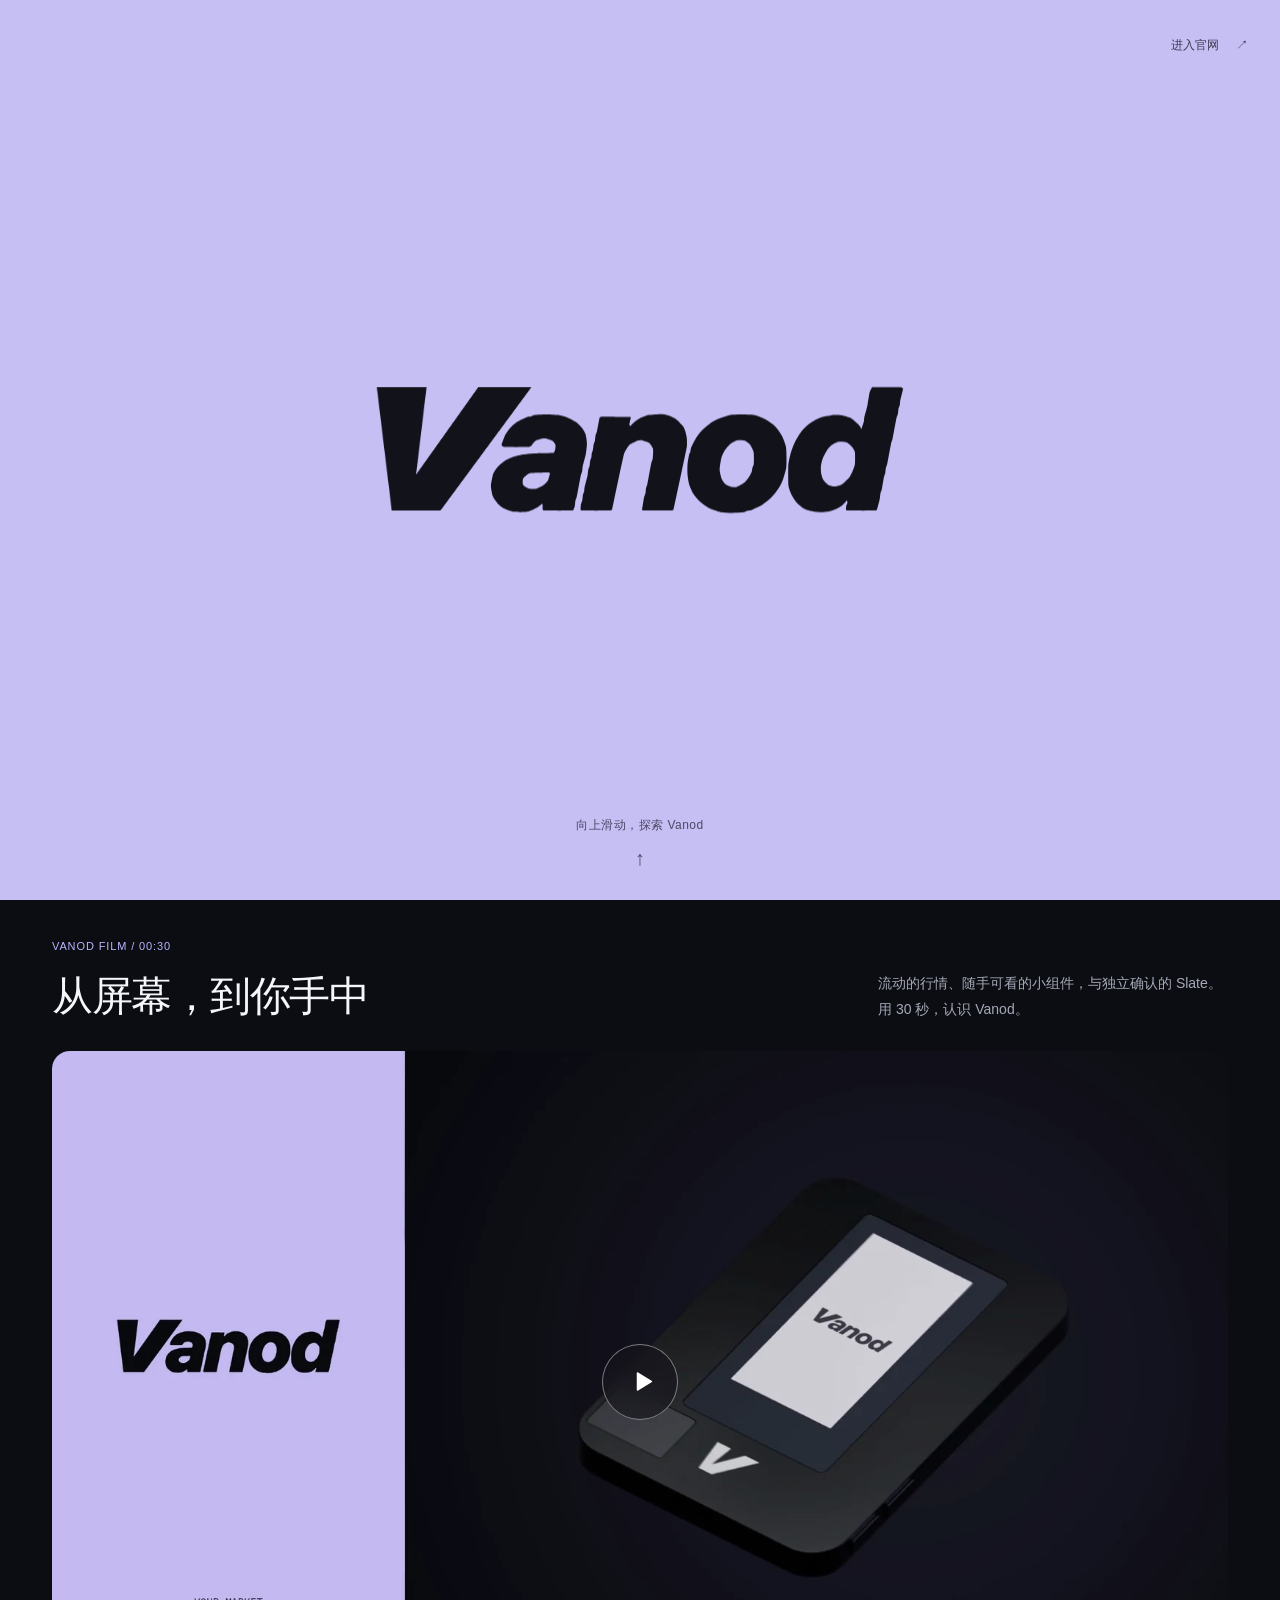
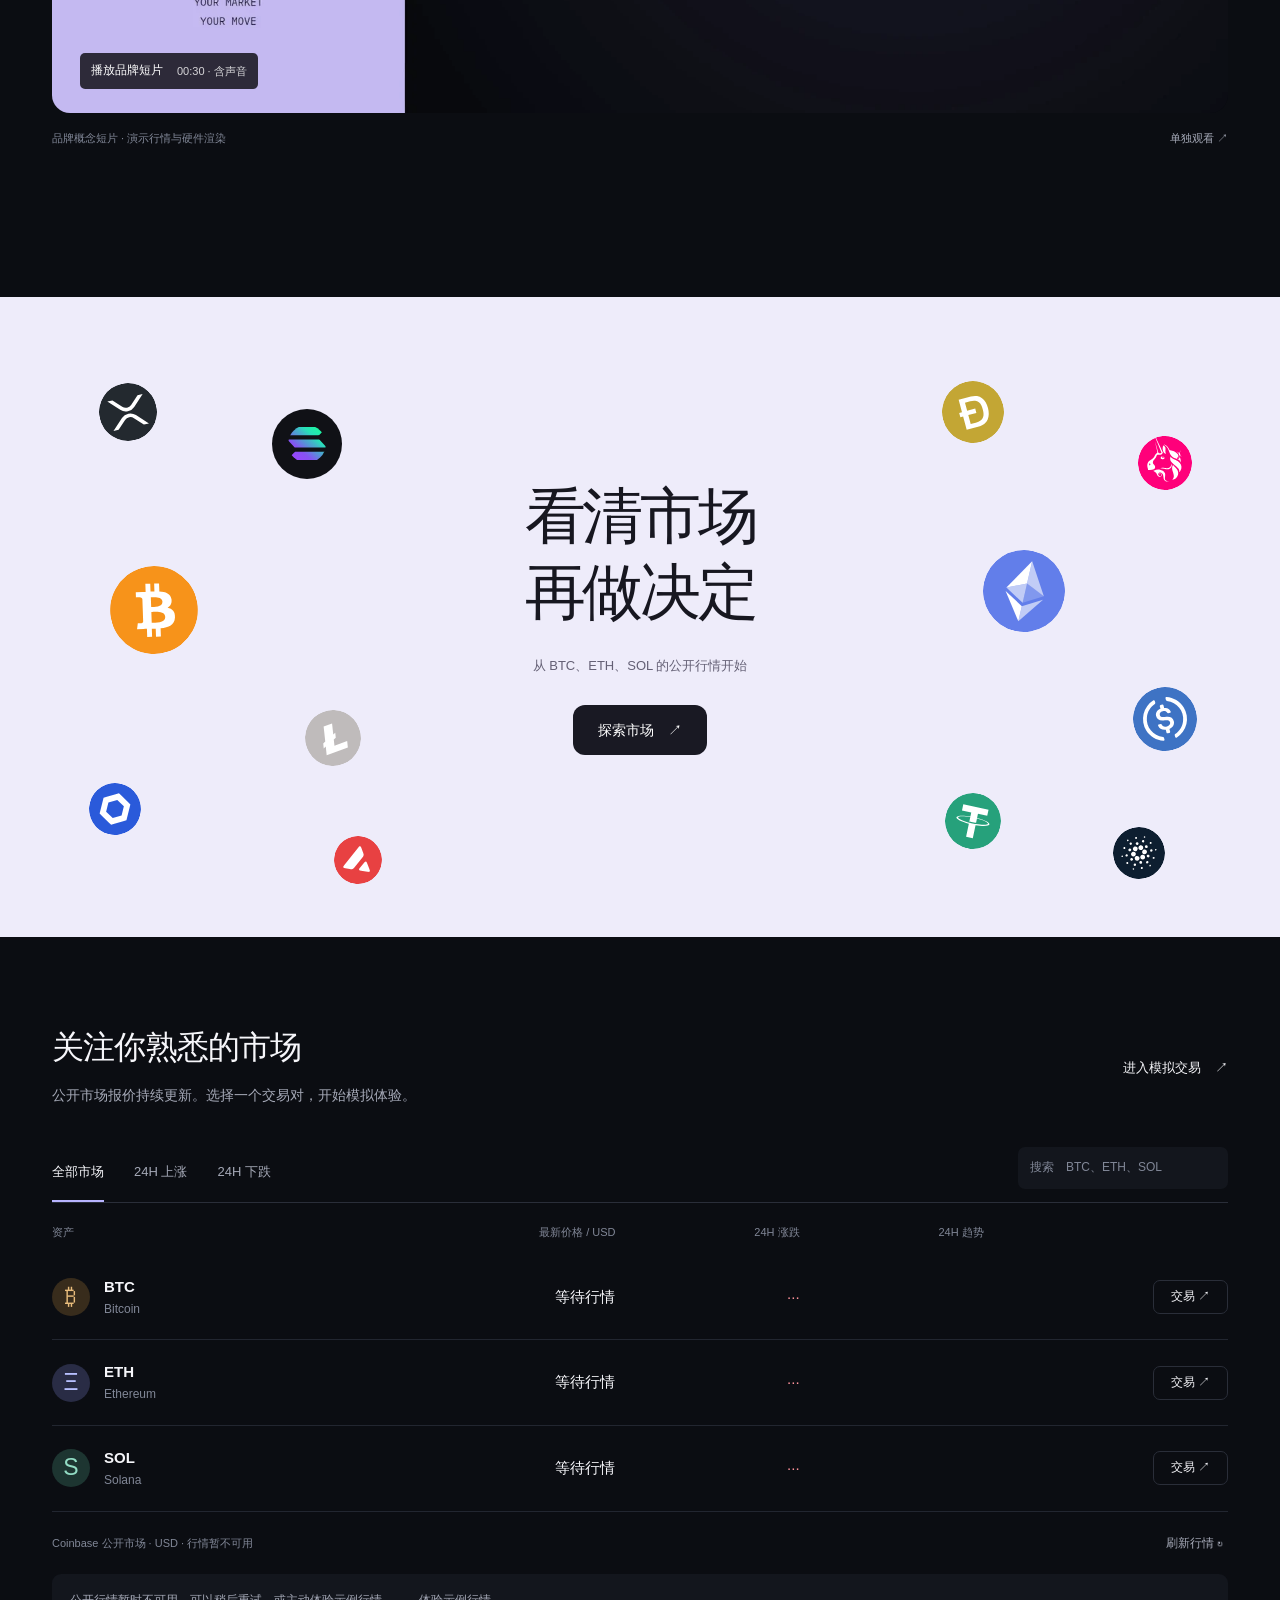
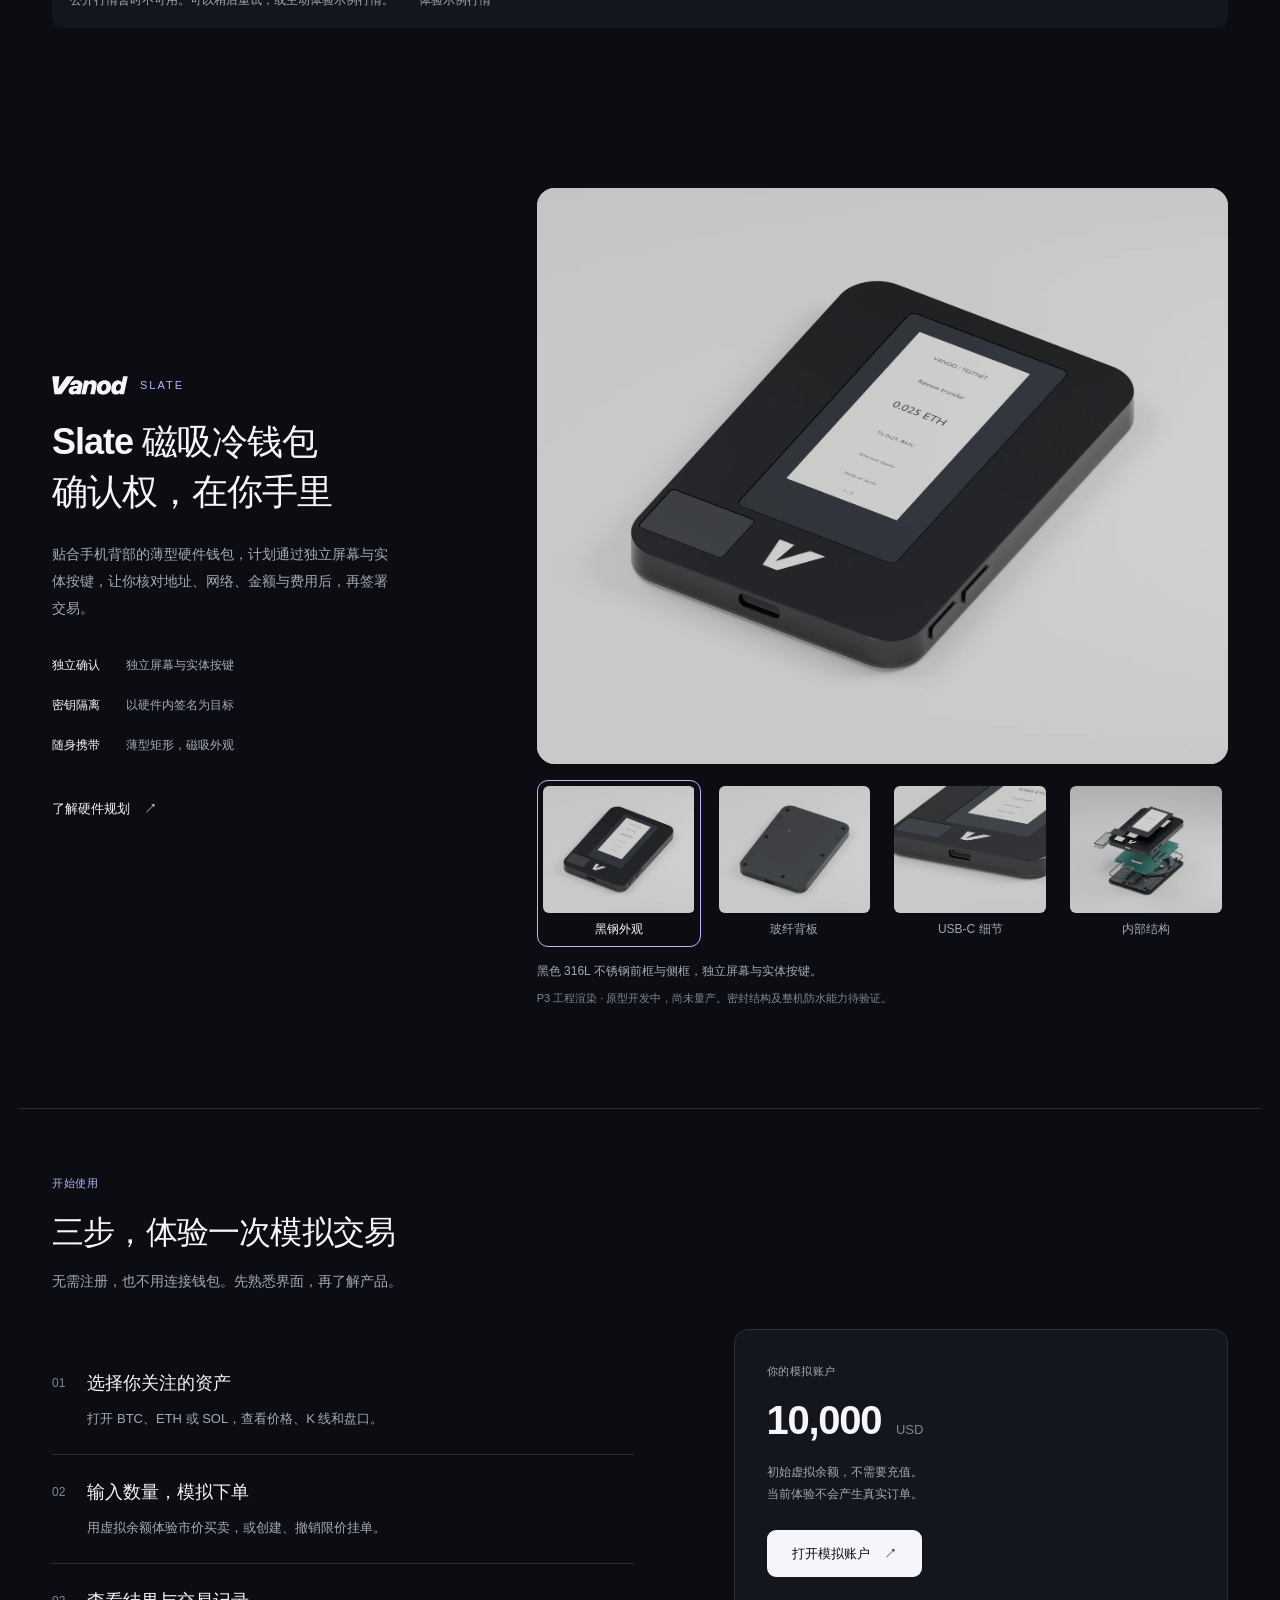
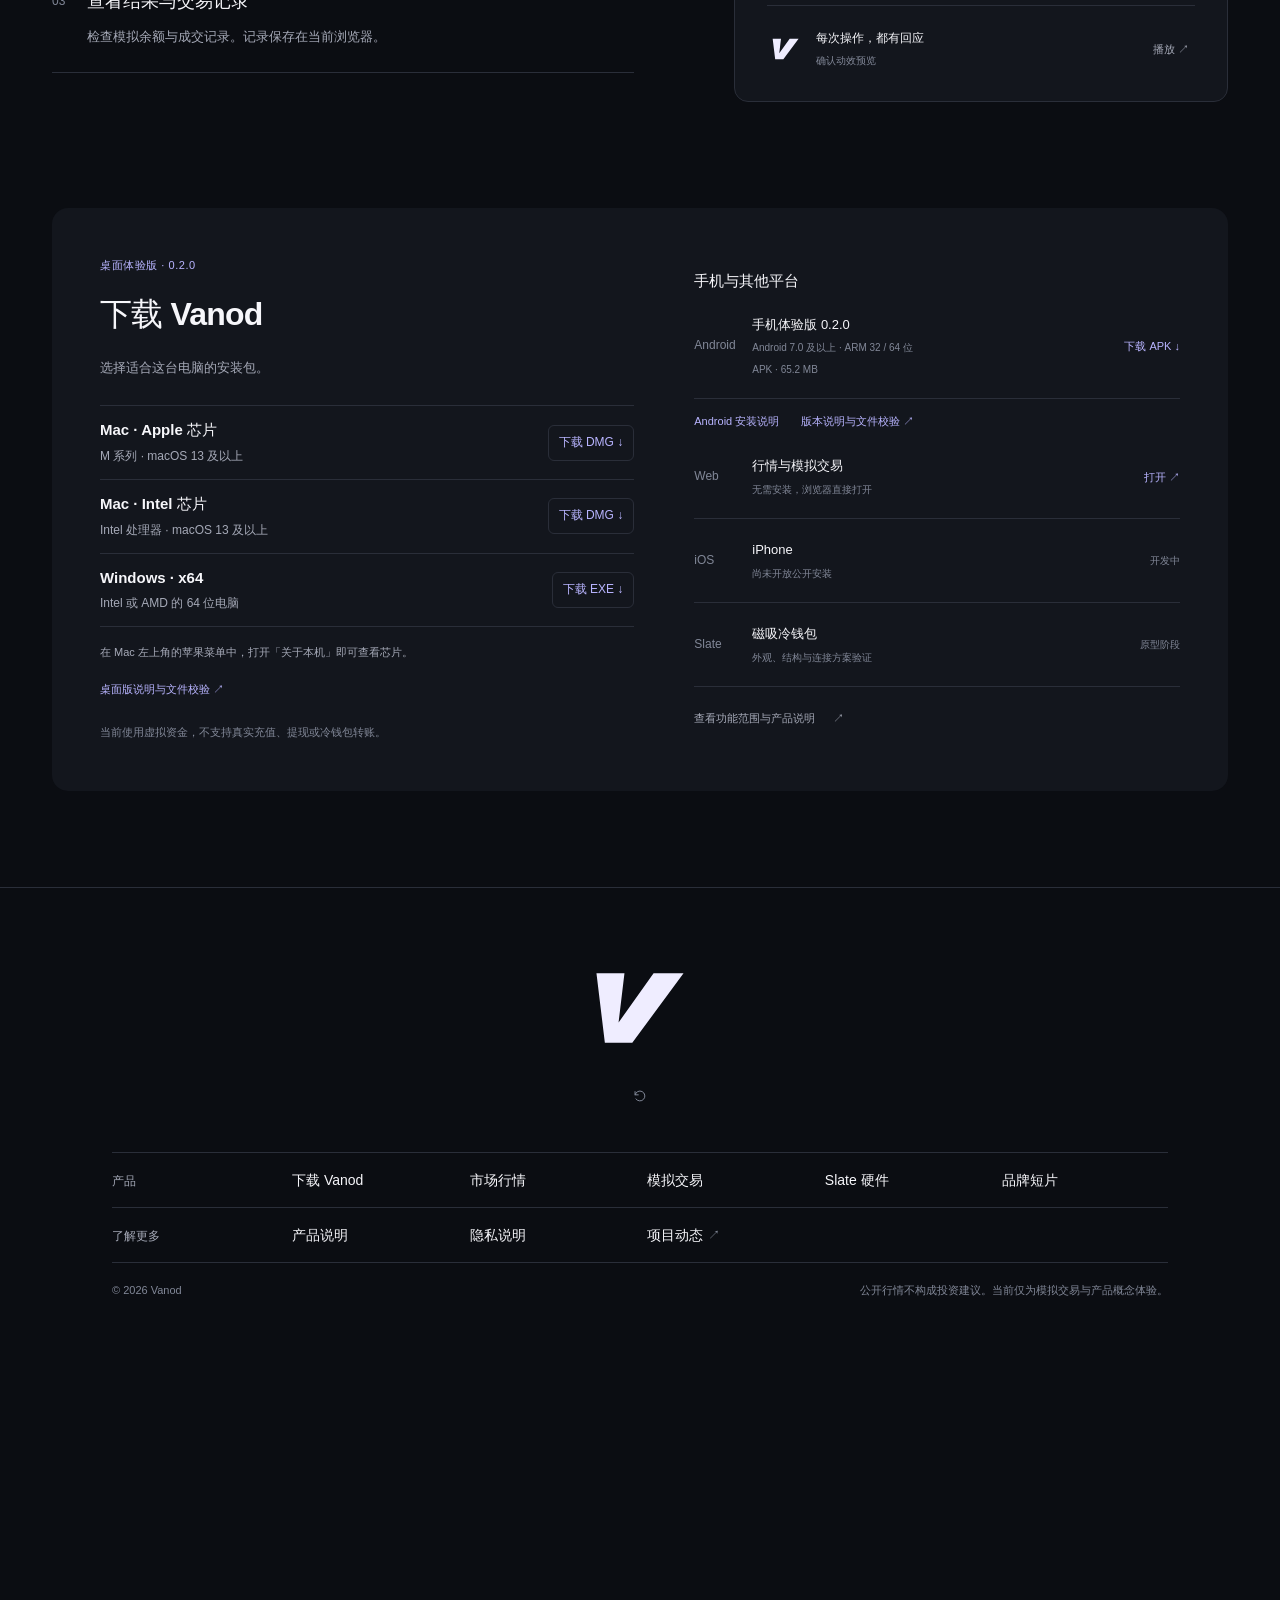
==== public/index.html @ 4adb2d20 "Play the footer signature from its first frame when the mark is visible" ====
<!doctype html>
<html lang="zh-CN">
<head>
  <meta charset="utf-8"><meta name="viewport" content="width=device-width,initial-scale=1">
  <title>Vanod | 交易软件与磁吸冷钱包</title>
  <meta name="description" content="探索 Vanod：公开现货行情、专业模拟交易与 Slate 磁吸硬件钱包概念。">
  <meta name="theme-color" content="#0b0d12"><link rel="canonical" href="https://calibg.github.io/vanod/">
  <meta property="og:title" content="Vanod | 交易软件与磁吸冷钱包"><meta property="og:description" content="公开行情、模拟交易，与独立的硬件钱包。探索 Vanod。"><meta property="og:type" content="website"><meta property="og:url" content="https://calibg.github.io/vanod/"><meta property="og:image" content="https://calibg.github.io/vanod/assets/social-cover.png?v=brand-2">
  <link rel="icon" href="assets/favicon.svg?v=brand-2" type="image/svg+xml"><link rel="stylesheet" href="assets/base.css?v=brand-2"><link rel="stylesheet" href="site.css?v=visible-lockup-20261105">
  <script>if(!matchMedia("(prefers-reduced-motion: reduce)").matches)document.documentElement.classList.add("has-intro");</script>
  <script type="module" src="assets/site-motion.js?v=visible-lockup-20261105"></script>
  <script type="module" src="assets/site.js?v=elastic-aperture-20261030"></script>
  <script type="module" src="assets/hardware-gallery.js?v=slate-p3-20261101"></script>
  <link rel="stylesheet" href="assets/market-burst.css?v=20261102-1">
  <script type="module" src="assets/market-burst.js?v=intro-perf-20261105"></script>
  <link rel="stylesheet" href="assets/film/brand-film.css?v=20261103-v4">
  <script type="module" src="assets/film/brand-film.js?v=20261103-v4"></script>
</head>
<body>
<section class="intro-overlay" data-aperture-intro role="region" aria-label="Vanod 全屏开场" tabindex="-1">
  <img class="intro-fallback" src="assets/wordmark.svg?v=brand-2" alt="Vanod" width="293" height="72">
  <div class="intro-artboard" data-intro-artboard aria-hidden="true">
  <div class="intro-veil" data-intro-planes aria-hidden="true"></div>
  <div class="intro-veil intro-wash" data-intro-wash aria-hidden="true"></div>
  <div class="intro-glyph intro-mark-layer" data-intro-mark><svg viewBox="216 264 622 496" aria-hidden="true"><path d="M216 264H416L374 616L624 264H838L472 760H276Z" fill="#11121a"/></svg></div>
  <div class="intro-glyph intro-letter-layer" data-intro-letter="a"><svg viewBox="0 0 293.642 71.601" aria-hidden="true"><path d="M71.44 68.217 C70.613 67.773 69.109 66.614 68.44 65.954 C67.771 65.294 66.282 63.271 65.994 62.8 C65.707 62.329 65.23 61.325 65.06 60.8 C64.889 60.276 64.339 57.298 64.287 56.8 C64.235 56.303 64.209 55.299 64.252 54.8 C64.296 54.302 65.062 50.32 65.222 49.8 C65.382 49.281 65.805 48.271 66.078 47.8 C66.352 47.33 67.695 45.477 68.349 44.8 C69.002 44.124 71.505 42.064 72.44 41.48 C73.375 40.896 75.401 39.992 76.44 39.622 C77.479 39.253 80.169 38.57 81.44 38.349 C82.711 38.128 86.686 37.789 88.44 37.68 C90.195 37.572 98.174 37.477 98.44 37.396 C98.706 37.315 99.213 37.024 99.379 36.8 C99.545 36.577 99.871 35.296 99.938 34.8 C100.005 34.305 100.087 33.276 99.933 32.8 C99.78 32.325 98.955 31.099 98.44 30.716 C97.926 30.334 94.937 29.415 94.44 29.349 C93.943 29.284 92.933 29.393 92.44 29.483 C91.947 29.572 89.922 30.125 89.44 30.386 C88.958 30.648 88.141 31.402 87.765 31.8 C87.388 32.199 86.655 33.38 86.44 33.565 C86.225 33.75 85.715 34.033 85.44 34.103 C85.165 34.172 71.72 34.179 71.44 34.103 C71.16 34.027 70.574 33.662 70.44 33.516 C70.306 33.37 70.097 32.8 70.097 32.8 C70.097 32.8 71.449 28.79 71.957 27.8 C72.465 26.811 73.719 24.957 74.44 24.111 C75.161 23.264 77.313 21.147 78.44 20.37 C79.567 19.592 83.958 17.576 84.44 17.426 C84.923 17.276 85.952 17.26 86.44 17.131 C86.929 17.001 87.916 16.469 88.44 16.355 C88.964 16.241 92.938 16.007 94.44 16 C95.943 15.993 100.161 16.147 101.44 16.349 C102.719 16.552 105.236 17.224 106.44 17.702 C107.644 18.179 110.463 19.652 111.44 20.375 C112.417 21.097 114.369 23.116 114.889 23.8 C115.408 24.485 116.282 25.99 116.567 26.8 C116.852 27.611 117.361 30.534 117.406 31.8 C117.451 33.067 117.091 36.316 116.835 37.8 C116.58 39.285 115.213 44.058 115.078 44.8 C114.944 45.543 114.861 47.282 114.74 47.8 C114.618 48.318 114.152 49.287 114.011 49.8 C113.871 50.314 111.909 61.287 111.769 61.8 C111.629 62.314 111.165 63.283 111.044 63.8 C110.923 64.318 110.828 66.283 110.708 66.8 C110.587 67.318 110.092 68.646 109.989 68.8 C109.886 68.955 109.613 69.233 109.44 69.3 C109.267 69.367 93.601 69.358 93.44 69.291 C93.28 69.225 93.018 68.96 92.949 68.8 C92.88 68.641 92.85 65.8 92.85 65.8 C92.85 65.8 92.44 65.709 92.44 65.709 C92.44 65.709 90.977 66.933 90.44 67.271 C89.903 67.61 87.167 68.978 86.44 69.257 C85.713 69.535 84.212 69.992 83.44 70.091 C82.668 70.19 77.745 70.219 76.44 69.984 C75.135 69.75 72.268 68.662 71.44 68.217 Z M81.959 54.8 C82.162 55.287 83.011 55.994 83.44 56.3 C83.869 56.607 84.899 57.141 85.44 57.265 C85.981 57.389 88.469 57.507 89.44 57.27 C90.412 57.032 92.769 55.68 93.44 55.183 C94.112 54.686 95.361 53.521 95.783 52.8 C96.206 52.08 96.949 48.8 96.949 48.8 C96.949 48.8 96.44 48.193 96.44 48.193 C96.44 48.193 86.969 48.386 86.44 48.498 C85.912 48.611 84.9 49.034 84.44 49.317 C83.98 49.6 82.593 50.88 82.44 51.05 C82.287 51.22 81.984 51.582 81.917 51.8 C81.85 52.019 81.755 54.314 81.959 54.8 Z" fill="#11121a"/></svg></div>
  <div class="intro-glyph intro-letter-layer" data-intro-letter="n"><svg viewBox="0 0 293.642 71.601" aria-hidden="true"><path d="M165.44 69.045 C165.44 69.045 164.696 69.268 164.44 69.3 C164.184 69.333 148.6 69.354 148.44 69.288 C148.281 69.222 147.952 68.8 147.952 68.8 C147.952 68.8 148.985 62.315 149.12 61.8 C149.254 61.286 149.722 60.318 149.842 59.8 C149.962 59.283 150.05 57.318 150.17 56.8 C150.289 56.283 150.748 55.313 150.886 54.8 C151.024 54.288 152.973 43.313 153.112 42.8 C153.25 42.288 153.72 41.32 153.83 40.8 C153.939 40.281 154.11 37.302 154.108 36.8 C154.105 36.299 154.107 35.277 153.95 34.8 C153.793 34.324 152.653 32.617 152.44 32.379 C152.228 32.14 151.722 31.732 151.44 31.582 C151.158 31.432 147.941 30.369 147.44 30.321 C146.939 30.273 145.922 30.407 145.44 30.551 C144.958 30.695 141.788 32.304 141.44 32.559 C141.093 32.815 140.499 33.455 140.241 33.8 C139.983 34.146 138.395 36.727 137.989 37.8 C137.583 38.874 131.384 68.8 131.384 68.8 C131.384 68.8 130.699 69.236 130.44 69.3 C130.181 69.365 114.617 69.367 114.44 69.3 C114.264 69.234 113.874 68.8 113.874 68.8 C113.874 68.8 113.986 66.32 114.097 65.8 C114.208 65.281 114.7 64.318 114.821 63.8 C114.942 63.283 115.039 61.318 115.16 60.8 C115.281 60.283 115.776 59.291 115.881 58.8 C115.986 58.31 115.953 57.295 116.034 56.8 C116.114 56.305 117.649 50.543 117.783 49.8 C117.918 49.058 118.003 47.319 118.125 46.8 C118.248 46.282 118.736 45.319 118.858 44.8 C118.981 44.282 119.08 42.317 119.199 41.8 C119.318 41.284 119.802 40.291 119.904 39.8 C120.007 39.31 119.952 38.292 120.053 37.8 C120.154 37.309 120.624 36.316 120.742 35.8 C120.861 35.285 120.983 33.317 121.105 32.8 C121.227 32.284 121.701 31.318 121.821 30.8 C121.941 30.283 122.039 28.318 122.16 27.8 C122.281 27.283 122.74 26.313 122.881 25.8 C123.022 25.288 124.44 17.724 124.44 17.724 C124.44 17.724 125.174 17.353 125.44 17.3 C125.707 17.248 141.343 17.46 141.44 17.501 C141.538 17.542 141.74 17.8 141.74 17.8 C141.74 17.8 140.904 21.8 140.904 21.8 C140.904 21.8 141.44 22.559 141.44 22.559 C141.44 22.559 142.89 20.936 143.44 20.465 C143.991 19.995 145.636 18.818 146.44 18.387 C147.244 17.955 150.219 16.68 151.44 16.396 C152.661 16.111 155.187 16.008 156.44 16 C157.693 15.992 160.221 16.045 161.44 16.334 C162.659 16.622 165.314 17.682 166.44 18.439 C167.566 19.195 170.493 22.349 170.809 22.8 C171.125 23.252 171.557 24.28 171.74 24.8 C171.923 25.321 172.592 27.779 172.723 28.8 C172.855 29.822 172.918 32.556 172.799 33.8 C172.681 35.045 165.44 69.045 165.44 69.045 Z " fill="#11121a"/></svg></div>
  <div class="intro-glyph intro-letter-layer" data-intro-letter="o"><svg viewBox="0 0 293.642 71.601" aria-hidden="true"><path d="M204.44 70.212 C203.912 70.334 198.944 70.61 197.44 70.601 C195.937 70.592 192.915 70.486 191.44 70.193 C189.966 69.901 185.973 68.429 185.44 68.178 C184.907 67.926 183.922 67.268 183.44 66.927 C182.959 66.587 180.41 64.682 179.517 63.8 C178.624 62.919 176.915 60.904 176.243 59.8 C175.57 58.697 174.439 56.016 174.075 54.8 C173.711 53.585 173.319 51.064 173.204 49.8 C173.09 48.537 173.038 45.296 173.157 43.8 C173.276 42.305 174.072 38.07 174.165 37.8 C174.258 37.531 174.619 37.07 174.711 36.8 C174.803 36.531 174.877 35.282 175.034 34.8 C175.19 34.319 177.354 29.91 178.078 28.8 C178.803 27.691 180.508 25.643 181.44 24.702 C182.373 23.76 185.501 21.152 186.44 20.521 C187.379 19.889 189.398 18.841 190.44 18.399 C191.482 17.957 194.964 16.722 196.44 16.441 C197.916 16.16 200.937 16.084 202.44 16.076 C203.943 16.068 208.877 16.145 210.44 16.48 C212.003 16.815 215.319 18.236 216.398 18.8 C217.477 19.364 219.825 21.006 220.44 21.517 C221.055 22.029 222.173 23.183 222.681 23.8 C223.189 24.418 224.878 26.751 225.44 27.836 C226.002 28.921 227.35 32.33 227.658 33.8 C227.966 35.271 227.981 38.3 227.999 39.8 C228.017 41.301 228.034 44.318 227.799 45.8 C227.565 47.283 226.196 51.757 225.786 52.8 C225.376 53.844 224.358 55.853 223.758 56.8 C223.158 57.748 220.986 60.669 219.88 61.8 C218.775 62.932 215.845 65.337 214.44 66.223 C213.036 67.11 208.924 68.928 208.44 69.076 C207.957 69.223 206.927 69.239 206.44 69.375 C205.953 69.511 204.969 70.091 204.44 70.212 Z M197.44 56.27 C197.973 56.369 199.717 56.383 200.44 56.184 C201.164 55.986 203.807 54.605 204.734 53.8 C205.662 52.996 207.475 50.274 207.766 49.8 C208.058 49.327 208.59 48.283 208.742 47.8 C208.895 47.318 208.925 46.289 209.06 45.8 C209.194 45.312 209.76 44.33 209.858 43.8 C209.956 43.271 210.018 37.88 209.766 36.8 C209.514 35.721 208.142 33.184 207.856 32.8 C207.571 32.417 206.833 31.789 206.44 31.517 C206.047 31.246 204.986 30.628 204.44 30.494 C203.895 30.36 201.407 30.203 200.44 30.457 C199.473 30.712 197.19 32.131 196.44 32.766 C195.69 33.401 194.47 34.972 193.94 35.8 C193.411 36.629 192.342 38.74 192.014 39.8 C191.687 40.861 190.906 45.519 190.954 46.8 C191.002 48.082 191.855 51.21 192.097 51.8 C192.339 52.391 193.02 53.518 193.44 53.972 C193.861 54.427 194.968 55.165 195.44 55.432 C195.912 55.698 196.907 56.17 197.44 56.27 Z " fill="#11121a"/></svg></div>
  <div class="intro-glyph intro-letter-layer" data-intro-letter="d"><svg viewBox="0 0 293.642 71.601" aria-hidden="true"><path d="M233.556 64.8 C232.767 63.903 231.475 61.869 230.941 60.8 C230.407 59.732 229.361 57.109 229.125 55.8 C228.89 54.492 228.888 45.324 229.036 43.8 C229.183 42.277 230.053 38.564 230.256 37.8 C230.459 37.037 230.967 35.539 231.248 34.8 C231.53 34.062 232.475 31.766 232.981 30.8 C233.487 29.835 235.185 26.957 236.097 25.8 C237.009 24.644 239.494 22.161 240.44 21.399 C241.386 20.637 243.848 19.169 244.545 18.8 C245.242 18.432 246.684 17.771 247.44 17.546 C248.196 17.321 253.442 16.409 254.44 16.344 C255.439 16.279 257.452 16.341 258.44 16.501 C259.428 16.661 261.921 17.458 262.44 17.658 C262.959 17.858 263.976 18.328 264.44 18.635 C264.905 18.941 267.074 20.862 267.44 21.229 C267.807 21.596 268.58 22.456 268.796 22.8 C269.011 23.144 269.44 24.291 269.44 24.291 C269.44 24.291 270.816 20.292 270.915 19.8 C271.014 19.309 270.992 18.295 271.075 17.8 C271.158 17.306 272.505 12.537 272.879 10.8 C273.252 9.064 273.851 4.54 274.088 3.8 C274.326 3.061 275.44 1.002 275.44 1.002 C275.44 1.002 291.095 0.895 291.44 1 C291.786 1.105 292.642 1.8 292.642 1.8 C292.642 1.8 291.034 8.305 290.954 8.8 C290.874 9.296 290.895 10.31 290.788 10.8 C290.682 11.291 290.189 12.283 290.068 12.8 C289.947 13.318 289.845 15.283 289.723 15.8 C289.601 16.318 289.139 17.288 288.999 17.8 C288.859 18.313 286.88 29.287 286.74 29.8 C286.599 30.314 286.152 31.287 286.011 31.8 C285.871 32.314 283.897 43.287 283.755 43.8 C283.614 44.314 283.145 45.282 283.022 45.8 C282.899 46.319 282.795 48.284 282.676 48.8 C282.557 49.317 282.105 50.287 281.971 50.8 C281.837 51.314 280.901 57.286 280.765 57.8 C280.628 58.315 280.161 59.283 280.039 59.8 C279.916 60.318 279.828 62.058 279.69 62.8 C279.551 63.543 278.266 68.623 278.144 68.8 C278.021 68.978 277.646 69.235 277.44 69.3 C277.235 69.366 261.6 69.354 261.44 69.288 C261.281 69.222 260.952 68.8 260.952 68.8 C260.952 68.8 260.977 67.291 261.078 66.8 C261.18 66.31 261.79 65.098 261.796 64.8 C261.802 64.503 261.44 63.666 261.44 63.666 C261.44 63.666 259.999 65.395 259.44 65.892 C258.881 66.389 257.15 67.628 256.44 68.013 C255.731 68.398 254.212 68.973 253.44 69.21 C252.668 69.447 250.457 69.973 249.44 70.088 C248.423 70.203 245.458 70.239 244.44 70.136 C243.423 70.032 241.21 69.504 240.44 69.275 C239.67 69.046 238.13 68.536 237.44 68.125 C236.75 67.714 234.344 65.698 233.556 64.8 Z M251.44 55.264 C252.022 55.559 253.668 56.002 254.44 56 C255.212 55.998 257.535 55.496 258.44 55.002 C259.345 54.508 262.243 51.697 262.909 50.8 C263.575 49.904 264.599 47.531 264.9 46.8 C265.2 46.07 265.766 44.58 265.891 43.8 C266.016 43.021 266.068 37.514 265.881 36.8 C265.695 36.087 264.901 34.802 264.44 34.226 C263.979 33.65 262.372 31.918 261.44 31.536 C260.508 31.155 257.551 31.048 256.44 31.305 C255.33 31.562 253.048 32.99 252.44 33.494 C251.833 33.998 250.872 35.277 250.44 35.938 C250.008 36.599 248.306 39.836 247.957 40.8 C247.607 41.765 247.142 43.804 247.051 44.8 C246.959 45.797 247.079 48.028 247.208 48.8 C247.336 49.573 247.854 51.302 248.105 51.8 C248.356 52.299 249.057 53.183 249.44 53.588 C249.823 53.993 250.858 54.969 251.44 55.264 Z " fill="#11121a"/></svg></div>
  </div>
  <a class="intro-skip" href="#home" data-intro-skip>进入官网 <span aria-hidden="true">↗</span></a>
  <p class="intro-hint">向上滑动，探索 Vanod <span aria-hidden="true">↑</span></p>
</section>
<div class="intro-scroll" data-intro-scroll>
<div class="site-page" id="home" data-site-page>
<a class="skip-link" href="#markets">跳到主要内容</a>
<header class="site-header"><div class="header-inner">
  <a class="brand" href="./" aria-label="Vanod 首页"><img class="wordmark-image brand-wordmark" src="assets/wordmark.svg?v=brand-2" width="112" alt="Vanod"></a>
  <nav class="main-nav" id="main-nav" aria-label="主导航"><a href="#overview">产品</a><a href="#markets">实时行情</a><a href="#wallet">Slate 冷钱包</a><a href="#download">下载 App</a></nav>
  <a class="button primary small nav-action" href="#download">下载 Vanod <span aria-hidden="true">↓</span></a>
  <button class="menu-toggle" id="menu-toggle" aria-expanded="false" aria-controls="main-nav">菜单</button>
</div></header>
<main id="main">
<section class="hero container">
  <div class="hero-copy"><p class="hero-category">交易软件与磁吸冷钱包</p><h1>清晰的交易界面<br><span>独立的资产确认</span></h1><p>Vanod 正在把市场行情、交易操作与 Slate 磁吸冷钱包连接起来，让你从看清市场，到亲手确认每一笔。</p><div class="hero-actions"><a class="button primary" href="#download">下载 Vanod <span aria-hidden="true">↓</span></a><a class="text-link" href="trade.html">体验网页版 <span aria-hidden="true">↗</span></a></div><p class="hero-availability">Mac、Windows、Android 与网页版已开放 · 真实行情，虚拟资金</p></div>
  <div class="hero-market-art">
  <div class="market-preview" aria-label="Bitcoin 公开行情预览"><div class="preview-heading"><div class="asset-identity"><span class="coin btc">₿</span><div><strong>Bitcoin <span>BTC</span></strong><small>BTC / USD</small></div></div><span class="source-badge" id="hero-source">连接行情</span></div><div class="preview-price"><strong id="hero-price">···</strong><span id="hero-change"></span></div><div class="chart-topline"><span>过去 24 小时</span><span>1H K 线</span></div><div class="hero-chart" id="hero-chart"><span class="chart-loading">正在读取公开市场</span></div><div class="preview-bottom"><div><span>24H 最高</span><strong id="hero-high">···</strong></div><div><span>24H 最低</span><strong id="hero-low">···</strong></div><a href="trade.html?pair=BTC-USD" aria-label="打开 BTC 模拟交易">进入交易 <span aria-hidden="true">↗</span></a></div></div>
  </div>
</section>
<section class="product-summary container" id="overview" aria-label="Vanod 产品概览">
  <article><span class="summary-label">市场</span><h2>实时行情</h2><p>BTC、ETH、SOL 报价与走势，来自公开市场。</p><span class="availability available">已开放</span></article>
  <article><span class="summary-label">交易</span><h2>先用虚拟资金体验</h2><p>市价买卖、限价挂单与撤单，在浏览器里完成。</p><span class="availability available">已开放</span></article>
  <article><span class="summary-label">钱包</span><h2>在独立设备上确认</h2><p>Slate 磁吸冷钱包，面向离线签名与硬件确认设计。</p><span class="availability">原型开发中</span></article>
</section>
<section class="brand-film container" id="brand-film" aria-labelledby="brand-film-title">
  <div class="brand-film-heading"><div><span class="section-kicker">VANOD FILM / 00:30</span><h2 id="brand-film-title">从屏幕，到你手中</h2></div><p>流动的行情、随手可看的小组件，与独立确认的 Slate。用 30 秒，认识 Vanod。</p></div>
  <div class="brand-film-player" data-brand-film>
    <video controls playsinline preload="none" width="1920" height="1080" poster="assets/film/vanod-brand-film-v4-poster.webp" aria-label="Vanod 品牌短片，30 秒，含音乐与音效">
      <source src="assets/film/vanod-brand-film-v4.mp4" type="video/mp4">
      <track kind="captions" src="assets/film/vanod-brand-film-zh.vtt" srclang="zh-CN" label="中文字幕">
      <track kind="captions" src="assets/film/vanod-brand-film-en.vtt" srclang="en" label="English captions">
      <a href="assets/film/vanod-brand-film-v4.mp4">打开 Vanod 品牌短片</a>
    </video>
    <button class="brand-film-play" type="button" data-film-play hidden aria-label="播放 Vanod 品牌短片，含声音">
      <span class="brand-film-play-icon" aria-hidden="true"><svg viewBox="0 0 24 24"><path d="M6 3.5a1 1 0 0 1 1.5-.86l14 8.5a1 1 0 0 1 0 1.72l-14 8.5A1 1 0 0 1 6 20.5Z"/></svg></span>
      <span class="brand-film-play-label">播放品牌短片 <small>00:30 · 含声音</small></span>
    </button>
  </div>
  <p class="brand-film-error" data-film-error hidden>视频暂时无法播放，<a href="assets/film/vanod-brand-film-v4.mp4">在独立窗口打开</a>。</p>
  <div class="brand-film-caption"><span>品牌概念短片 · 演示行情与硬件渲染</span><a href="assets/film/vanod-brand-film-v4.mp4" target="_blank" rel="noopener noreferrer">单独观看 ↗</a></div>
</section>
<section class="market-burst" id="explore-markets" data-market-burst aria-labelledby="market-burst-title">
  <div class="market-burst-stage">
    <div class="market-burst-coins" aria-hidden="true">
      <img class="burst-coin burst-btc" src="assets/coins/btc.svg" alt="" width="88" height="88" decoding="async" draggable="false">
      <img class="burst-coin burst-sol" src="assets/coins/sol-mark.svg" alt="" width="70" height="70" decoding="async" draggable="false">
      <img class="burst-coin burst-xrp" src="assets/coins/xrp.svg" alt="" width="58" height="58" decoding="async" draggable="false">
      <img class="burst-coin burst-link" src="assets/coins/link.svg" alt="" width="52" height="52" decoding="async" draggable="false">
      <img class="burst-coin burst-ltc" src="assets/coins/ltc.svg" alt="" width="56" height="56" decoding="async" draggable="false">
      <img class="burst-coin burst-avax" src="assets/coins/avax.svg" alt="" width="48" height="48" decoding="async" draggable="false">
      <img class="burst-coin burst-eth" src="assets/coins/eth.svg" alt="" width="82" height="82" decoding="async" draggable="false">
      <img class="burst-coin burst-usdc" src="assets/coins/usdc.svg" alt="" width="64" height="64" decoding="async" draggable="false">
      <img class="burst-coin burst-doge" src="assets/coins/doge.svg" alt="" width="62" height="62" decoding="async" draggable="false">
      <img class="burst-coin burst-usdt" src="assets/coins/usdt.svg" alt="" width="56" height="56" decoding="async" draggable="false">
      <img class="burst-coin burst-ada" src="assets/coins/ada.svg" alt="" width="52" height="52" decoding="async" draggable="false">
      <img class="burst-coin burst-uni" src="assets/coins/uni.svg" alt="" width="54" height="54" decoding="async" draggable="false">
    </div>
    <div class="market-burst-copy">
      <h2 id="market-burst-title">看清市场<br>再做决定</h2>
      <p>从 BTC、ETH、SOL 的公开行情开始</p>
      <a class="button" href="#markets">探索市场 <span aria-hidden="true">↗</span></a>
    </div>
  </div>
</section>
<section class="markets-section container" id="markets">
  <div class="section-top"><div><h2>关注你熟悉的市场</h2><p>公开市场报价持续更新。选择一个交易对，开始模拟体验。</p></div><a class="text-link" href="trade.html">进入模拟交易 <span aria-hidden="true">↗</span></a></div>
  <div class="market-toolbar"><div class="market-filter" role="group" aria-label="市场筛选"><button class="active" data-filter="all" aria-pressed="true">全部市场</button><button data-filter="positive" aria-pressed="false">24H 上涨</button><button data-filter="negative" aria-pressed="false">24H 下跌</button></div><label class="market-search"><span>搜索</span><input id="market-search" type="search" placeholder="BTC、ETH、SOL" autocomplete="off" aria-label="搜索市场"></label></div>
  <div class="table-scroll"><table class="market-table"><thead><tr><th scope="col">资产</th><th scope="col">最新价格 / USD</th><th scope="col">24H 涨跌</th><th scope="col">24H 趋势</th><th scope="col"><span class="sr-only">操作</span></th></tr></thead><tbody id="market-rows"><tr><td colspan="5" class="loading-row">正在读取 BTC、ETH、SOL 行情…</td></tr></tbody></table></div>
  <div class="market-status"><p id="market-status" role="status">Coinbase 公开市场 · 正在连接</p><button id="refresh-markets">刷新行情 <span aria-hidden="true">↻</span></button></div><div class="market-error" id="market-error" hidden><span>公开行情暂时不可用。可以稍后重试，或主动体验示例行情。</span><button id="use-demo">体验示例行情</button></div>
</section>
<section class="wallet-section container" id="wallet">
  <div class="wallet-copy"><span class="eyebrow"><img class="wordmark-image" src="assets/wordmark.svg?v=brand-2" alt="Vanod" width="76"> SLATE</span><h2>Slate 磁吸冷钱包<br>确认权，在你手里</h2><p>贴合手机背部的薄型硬件钱包，计划通过独立屏幕与实体按键，让你核对地址、网络、金额与费用后，再签署交易。</p><dl class="wallet-points"><div><dt>独立确认</dt><dd>独立屏幕与实体按键</dd></div><div><dt>密钥隔离</dt><dd>以硬件内签名为目标</dd></div><div><dt>随身携带</dt><dd>薄型矩形，磁吸外观</dd></div></dl><a class="text-link" href="about.html#hardware">了解硬件规划 <span aria-hidden="true">↗</span></a></div><figure class="hardware-figure" data-hardware-gallery>
    <div class="hardware-stage" id="hardware-stage">
      <img id="hardware-image" src="assets/hardware/slate-p3-front.webp" alt="Vanod Slate P3 正面工程渲染，黑钢机身、独立屏幕及实体按键" width="1600" height="1333" loading="lazy" decoding="async">
    </div>
    <nav class="hardware-views" aria-label="Slate 硬件视角">
      <a href="assets/hardware/slate-p3-front.webp" data-hardware-view data-caption="黑色 316L 不锈钢前框与侧框，独立屏幕与实体按键。" data-alt="Vanod Slate P3 正面工程渲染，黑钢机身、独立屏幕及实体按键" aria-controls="hardware-stage" aria-label="查看黑钢外观" aria-current="true"><img src="assets/hardware/slate-p3-front-thumb.webp" alt="" width="320" height="267" loading="lazy" decoding="async"><span>黑钢外观</span></a>
      <a href="assets/hardware/slate-p3-back.webp" data-hardware-view data-caption="玻璃纤维复合背板，磁吸阵列置于背板内侧。" data-alt="Vanod Slate P3 背部工程渲染，玻璃纤维复合背板与紧固位置" aria-controls="hardware-stage" aria-label="查看玻纤背板"><img src="assets/hardware/slate-p3-back-thumb.webp" alt="" width="320" height="267" loading="lazy" decoding="async"><span>玻纤背板</span></a>
      <a href="assets/hardware/slate-p3-usb-c.webp" data-hardware-view data-caption="底部 USB-C 开口与黑钢边框，接口密封结构正在验证。" data-alt="Vanod Slate P3 底部 USB-C 接口、V 标志和黑钢边框细节" aria-controls="hardware-stage" aria-label="查看USB-C 细节"><img src="assets/hardware/slate-p3-usb-c-thumb.webp" alt="" width="320" height="267" loading="lazy" decoding="async"><span>USB-C 细节</span></a>
      <a href="assets/hardware/slate-p3-exploded.webp" data-hardware-view data-caption="屏幕、电池、PCB 与磁吸阵列的分层布局。" data-alt="Vanod Slate P3 爆炸结构渲染，展示屏幕、电池、PCB、密封圈和磁吸阵列" aria-controls="hardware-stage" aria-label="查看内部结构"><img src="assets/hardware/slate-p3-exploded-thumb.webp" alt="" width="320" height="267" loading="lazy" decoding="async"><span>内部结构</span></a>
    </nav>
    <figcaption><span class="hardware-detail" id="hardware-detail" aria-live="polite">黑色 316L 不锈钢前框与侧框，独立屏幕与实体按键。</span><span>P3 工程渲染 · 原型开发中，尚未量产。密封结构及整机防水能力待验证。</span></figcaption>
  </figure>
</section>

<section class="experience-section container" id="experience">
  <div class="section-heading"><span class="section-kicker">开始使用</span><h2>三步，体验一次模拟交易</h2><p>无需注册，也不用连接钱包。先熟悉界面，再了解产品。</p></div>
  <div class="experience-grid">
    <div class="workflow-list">
      <article><span>01</span><div><h3>选择你关注的资产</h3><p>打开 BTC、ETH 或 SOL，查看价格、K 线和盘口。</p></div></article>
      <article><span>02</span><div><h3>输入数量，模拟下单</h3><p>用虚拟余额体验市价买卖，或创建、撤销限价挂单。</p></div></article>
      <article><span>03</span><div><h3>查看结果与交易记录</h3><p>检查模拟余额与成交记录。记录保存在当前浏览器。</p></div></article>
    </div>
    <aside class="quickstart-panel" aria-label="模拟账户说明">
      <span class="section-kicker">你的模拟账户</span><p class="virtual-balance">10,000 <span>USD</span></p><p class="quickstart-note">初始虚拟余额，不需要充值。<br>当前体验不会产生真实订单。</p>
      <a class="button primary" href="trade.html">打开模拟账户 <span aria-hidden="true">↗</span></a>
      <div class="confirmation-preview"><svg id="brand-motion" viewBox="80 80 864 864" role="img" aria-label="Vanod 操作确认动效"><path id="motion-path" d="M216 264H416L374 616L624 264H838L472 760H276Z" fill="currentColor"/></svg><div><strong id="motion-label" aria-live="polite">每次操作，都有回应</strong><span>确认动效预览</span></div><button type="button" id="play-motion" aria-label="播放确认动效">播放 <span aria-hidden="true">↗</span></button></div>
    </aside>
  </div>
</section>
<section class="download-section container" id="download" aria-labelledby="download-title"><div class="download-inner">
  <div class="download-copy">
    <span class="section-kicker">桌面体验版 · 0.2.0</span>
    <h2 id="download-title">下载 Vanod</h2>
    <p>选择适合这台电脑的安装包。</p>
    <div class="desktop-installers">
      <a class="installer" href="https://github.com/CaliBG/vanod/releases/download/desktop-v0.2.0/Vanod-0.2.0-macOS-arm64.dmg">
        <span><strong>Mac · Apple 芯片</strong><small>M 系列 · macOS 13 及以上</small></span><span class="installer-action">下载 DMG <span aria-hidden="true">↓</span></span>
      </a>
      <a class="installer" href="https://github.com/CaliBG/vanod/releases/download/desktop-v0.2.0/Vanod-0.2.0-macOS-x64.dmg">
        <span><strong>Mac · Intel 芯片</strong><small>Intel 处理器 · macOS 13 及以上</small></span><span class="installer-action">下载 DMG <span aria-hidden="true">↓</span></span>
      </a>
      <a class="installer" href="https://github.com/CaliBG/vanod/releases/download/desktop-v0.2.0/Vanod-0.2.0-Windows-x64-Setup.exe">
        <span><strong>Windows · x64</strong><small>Intel 或 AMD 的 64 位电脑</small></span><span class="installer-action">下载 EXE <span aria-hidden="true">↓</span></span>
      </a>
    </div>
    <p class="download-meta">在 Mac 左上角的苹果菜单中，打开「关于本机」即可查看芯片。</p>
    <div class="download-help"><a href="https://github.com/CaliBG/vanod/releases/tag/desktop-v0.2.0" target="_blank" rel="noopener noreferrer">桌面版说明与文件校验 ↗</a></div>
    <p class="download-scope">当前使用虚拟资金，不支持真实充值、提现或冷钱包转账。</p>
  </div>
  <div class="release-list">
    <h3 class="platform-heading">手机与其他平台</h3>
    <div><span class="release-name">Android</span><span><strong>手机体验版 0.2.0</strong><small>Android 7.0 及以上 · ARM 32 / 64 位</small><small data-android-size>APK · 65.2 MB</small></span><a class="release-open" href="https://github.com/CaliBG/vanod/releases/download/android-v0.2.0-preview.1/Vanod-0.2.0-preview.1-android.apk" aria-label="下载 Vanod 0.2.0 Android 体验版 APK">下载 APK <span aria-hidden="true">↓</span></a></div>
    <aside class="download-help mobile-help" aria-label="Android 安装帮助"><a href="about.html#android">Android 安装说明</a><a href="https://github.com/CaliBG/vanod/releases/tag/android-v0.2.0-preview.1" target="_blank" rel="noopener noreferrer">版本说明与文件校验 ↗</a></aside>
    <div><span class="release-name">Web</span><span><strong>行情与模拟交易</strong><small>无需安装，浏览器直接打开</small></span><a class="release-open" href="trade.html">打开 ↗</a></div>
    <div><span class="release-name">iOS</span><span><strong>iPhone</strong><small>尚未开放公开安装</small></span><span class="availability">开发中</span></div>
    <div><span class="release-name">Slate</span><span><strong>磁吸冷钱包</strong><small>外观、结构与连接方案验证</small></span><span class="availability">原型阶段</span></div>
    <a href="about.html" class="release-details">查看功能范围与产品说明 <span aria-hidden="true">↗</span></a>
  </div>
</div></section>
</main>
<footer class="site-footer" id="footer">
  <div class="container footer-shell">
    <div class="footer-main">
      <div class="footer-brand" data-scroll-motion="reveal">
        <div class="frame-stage footer-motion" data-motion-stage tabindex="0" role="group" aria-label="Vanod 品牌标志，左右拖动探索" aria-describedby="signature-help">
          <img data-motion-poster src="assets/motion/brand-lockup-rest.webp" alt="Vanod" width="1280" height="600" loading="lazy">
        </div>
        <div class="footer-motion-controls">
          <button type="button" class="motion-replay" data-motion-replay aria-label="重播品牌动效" title="重播品牌动效" hidden>
            <svg aria-hidden="true" width="14" height="14" viewBox="0 0 24 24" fill="none" stroke="currentColor" stroke-width="1.7" stroke-linecap="round" stroke-linejoin="round"><path d="M3.5 10a8.5 8.5 0 1 1 1.4 7M3.5 4.5V10H9"/></svg>
          </button>
        </div>
        <span class="sr-only" id="signature-help" data-motion-hint>左右拖动标志，也可以使用左右方向键控制；Home 回到起点，End 查看完整字标。</span>
      </div>
      <nav class="footer-group footer-products" aria-labelledby="footer-products-title">
        <h2 id="footer-products-title">产品</h2>
        <ul>
          <li><a href="#download">下载 Vanod</a></li>
          <li><a href="#markets">市场行情</a></li>
          <li><a href="trade.html">模拟交易</a></li>
          <li><a href="#wallet">Slate 硬件</a></li>
          <li><a href="#brand-film">品牌短片</a></li>
        </ul>
      </nav>
      <nav class="footer-group footer-resources" aria-labelledby="footer-resources-title">
        <h2 id="footer-resources-title">了解更多</h2>
        <ul>
          <li><a href="about.html">产品说明</a></li>
          <li><a href="about.html#privacy">隐私说明</a></li>
          <li><a href="https://github.com/CaliBG/vanod" target="_blank" rel="noopener noreferrer">项目动态 <span aria-hidden="true">↗</span></a></li>
        </ul>
      </nav>
    </div>
    <div class="footer-bottom">
      <span>© 2026 Vanod</span>
      <span>公开行情不构成投资建议。当前仅为模拟交易与产品概念体验。</span>
    </div>
  </div>
</footer>
</div>
<div class="intro-runway" data-intro-runway aria-hidden="true"></div>
</div>
<noscript><p class="container">请启用 JavaScript 查看行情和交互；产品介绍仍可直接阅读。</p></noscript>
</body></html>
---- public/assets/base.css ----
:root{color-scheme:dark;--bg:#0b0d12;--surface:#13161d;--raised:#1c202a;--line:#2a2e39;--text:#f6f6fa;--muted:#a5a9b7;--dim:#818797;--accent:#b8b4ff;--green:#88d9b5;--red:#ff929b;--max:1240px;font-family:-apple-system,BlinkMacSystemFont,"Segoe UI","PingFang SC","Microsoft YaHei",sans-serif;font-synthesis:none;text-rendering:optimizeLegibility}*{box-sizing:border-box}html{scroll-behavior:smooth;scroll-padding-top:98px}body{margin:0;background:var(--bg);color:var(--text);font-size:15px;line-height:1.65}button,input,select{font:inherit}button,a,input,summary{-webkit-tap-highlight-color:transparent}a{color:inherit;text-decoration:none}button{cursor:pointer}button:disabled{cursor:default}img,svg{display:block;max-width:100%}button:focus-visible,a:focus-visible,input:focus-visible,select:focus-visible,summary:focus-visible{outline:2px solid var(--accent);outline-offset:5px}::selection{background:#6c64c8;color:white}.container{max-width:var(--max);margin:auto;padding-inline:32px}.skip-link{position:fixed;top:-90px;left:16px;z-index:99;background:var(--text);color:var(--bg);padding:12px 20px}.skip-link:focus{top:8px}.site-header{height:78px;border-bottom:1px solid var(--line);position:sticky;top:0;z-index:20;background:rgba(11,13,18,.96);backdrop-filter:blur(16px)}.header-inner{height:100%;display:flex;align-items:center;gap:46px;max-width:1440px;margin:auto;padding-inline:36px}.brand{display:flex;align-items:center;gap:10px;flex-shrink:0}.wordmark-image{height:auto;object-fit:contain;flex-shrink:0}.brand-wordmark{width:112px;height:auto}.main-nav{display:flex;align-items:center;gap:30px;font-size:14px}.main-nav a{color:var(--muted);transition:color .18s}.main-nav a:hover,.main-nav a[aria-current=page]{color:var(--text)}.nav-action{margin-left:auto}.button{display:inline-flex;align-items:center;justify-content:center;gap:14px;border:1px solid transparent;min-height:48px;padding:12px 24px;border-radius:9px;font-weight:600;font-size:14px;white-space:nowrap;transition:background .2s,transform .18s,color .2s}.button:hover{transform:translateY(-2px)}.button:active{transform:scale(.98)}.button.primary{background:var(--text);color:var(--bg)}.button.primary:hover{background:var(--accent)}.button.secondary{border-color:var(--line);background:transparent;color:var(--text)}.button.secondary:hover{background:var(--raised)}.button.small{min-height:40px;padding:8px 18px;font-size:13px}.text-link{display:inline-flex;gap:14px;align-items:center;color:var(--text);font-weight:500}.text-link:hover{color:var(--accent)}.menu-toggle{display:none;background:none;color:var(--text);border:1px solid var(--line);border-radius:8px;min-height:42px;padding:8px 14px}.site-footer{border-top:1px solid var(--line);padding:56px 0 28px}.footer-main{display:flex;justify-content:space-between;gap:40px}.footer-brand img{width:142px;height:auto;object-fit:contain}.footer-brand p{color:var(--muted);font-size:13px;max-width:320px}.footer-links{display:flex;gap:60px}.footer-links div{display:grid;gap:10px;align-content:start}.footer-links strong{font-size:13px;font-weight:500;margin-bottom:8px}.footer-links a{color:var(--muted);font-size:13px}.footer-links a:hover{color:var(--text)}.footer-bottom{display:flex;justify-content:space-between;gap:20px;border-top:1px solid var(--line);margin-top:45px;padding-top:22px;font-size:11px;color:var(--dim)}.positive{color:var(--green)}.negative{color:var(--red)}[hidden]{display:none!important}@media(max-width:800px){.container{padding-inline:22px}.header-inner{padding-inline:22px;gap:20px}.site-header{height:68px}.brand-wordmark{width:98px}.main-nav{display:none;position:absolute;top:68px;left:0;right:0;background:var(--surface);border-bottom:1px solid var(--line);padding:24px;flex-direction:column;align-items:flex-start;gap:22px}.main-nav.open{display:flex}.menu-toggle{display:block}.nav-action{display:none}.header-inner .menu-toggle{margin-left:auto}.footer-main{flex-direction:column}.footer-links{gap:42px;flex-wrap:wrap}.footer-bottom{flex-direction:column;gap:5px}}@media(prefers-reduced-motion:reduce){html{scroll-behavior:auto}*,*::before,*::after{animation-duration:.01ms!important;transition-duration:.01ms!important;animation-iteration-count:1!important}}
---- public/site.css ----
.hero{display:grid;grid-template-columns:1.06fr 1fr;gap:70px;align-items:center;padding-block:82px 74px}.hero h1{font-size:clamp(44px,4.4vw,68px);font-weight:650;line-height:1.25;letter-spacing:-2.8px;margin:0 0 27px}.hero h1 span{color:var(--accent)}.hero-copy>p{color:var(--muted);font-size:17px;line-height:1.9;margin:0 0 34px}.hero-actions{display:flex;align-items:center;gap:28px}.hero .button{min-height:54px;padding-inline:28px;font-size:15px}.market-preview{background:var(--surface);border:1px solid #303443;border-radius:20px;padding:27px 28px 24px;box-shadow:0 28px 80px rgba(6,8,18,.42)}.preview-heading{display:flex;justify-content:space-between;align-items:center}.asset-identity{display:flex;align-items:center;gap:12px}.asset-identity strong{font-size:15px;font-weight:600}.asset-identity strong span{font-size:12px;color:var(--dim);margin-left:5px}.asset-identity small{display:block;color:var(--muted);font-size:11px;margin-top:2px}.coin{width:38px;height:38px;display:inline-flex;align-items:center;justify-content:center;flex-shrink:0;border-radius:50%;font-size:23px;font-weight:500}.coin.btc{background:#382c1c;color:#e9bd7c}.coin.eth{background:#292c45;color:#b7c0ff}.coin.sol{background:#1d3531;color:#92dcc4}.source-badge{color:var(--muted);font-size:10px;border:1px solid var(--line);padding:4px 8px;border-radius:5px}.preview-price{display:flex;gap:18px;align-items:baseline;margin-top:27px}.preview-price strong{font-size:38px;letter-spacing:-1.4px;line-height:1.3;font-weight:600;font-variant-numeric:tabular-nums}.preview-price>span{font-size:12px;font-variant-numeric:tabular-nums}.chart-topline{display:flex;justify-content:space-between;font-size:10px;color:var(--dim);margin-top:22px}.hero-chart{height:160px;display:flex;align-items:center;justify-content:center;margin:12px -5px}.hero-chart svg{width:100%;height:100%}.chart-loading{font-size:12px;color:var(--dim)}.preview-bottom{display:flex;align-items:center;justify-content:space-between;border-top:1px solid var(--line);padding-top:17px;gap:12px}.preview-bottom div{display:grid;gap:3px}.preview-bottom span{font-size:10px;color:var(--dim)}.preview-bottom strong{font-size:12px;font-weight:500;font-variant-numeric:tabular-nums}.preview-bottom a{font-size:12px;color:var(--accent)}.preview-bottom a span{color:inherit;font-size:15px;margin-left:5px}.scope-strip{display:flex;align-items:center;justify-content:space-between;border-top:1px solid var(--line);border-bottom:1px solid var(--line);padding-block:19px;font-size:12px;color:var(--muted)}.scope-strip p{display:flex;gap:12px;margin:0;align-items:center}.scope-strip a{font-size:11px;color:var(--dim)}.scope-strip a:hover{color:var(--text)}.markets-section{padding-block:86px 100px}.section-top{display:flex;align-items:center;justify-content:space-between;gap:20px}.section-top h2,.section-heading h2,.wallet-copy h2,.download-inner h2{font-size:36px;font-weight:600;line-height:1.3;letter-spacing:-1.3px;margin:0}.section-top p,.section-heading p{color:var(--muted);margin:15px 0 0;font-size:15px}.section-top .text-link{font-size:13px}.market-toolbar{display:flex;align-items:center;justify-content:space-between;gap:25px;margin-top:36px;border-bottom:1px solid var(--line)}.market-filter{display:flex;gap:30px}.market-filter button{background:transparent;border:0;border-bottom:2px solid transparent;color:var(--muted);padding:17px 0;font-size:13px}.market-filter button.active{color:var(--text);border-color:var(--accent)}.market-search{display:flex;align-items:center;gap:12px;border-radius:7px;background:var(--surface);padding:7px 12px;font-size:12px;color:var(--dim);margin-bottom:10px}.market-search input{background:none;border:0;color:var(--text);font-size:12px;max-width:156px;outline:none;padding:4px 0}.market-search:focus-within{outline:2px solid var(--accent)}.market-search input::placeholder{color:var(--dim)}.market-table{width:100%;border-collapse:collapse;font-variant-numeric:tabular-nums}.market-table th{color:var(--dim);font-size:11px;font-weight:400;text-align:right;padding:20px 12px 14px}.market-table th:first-child{text-align:left;padding-left:0}.market-table td{padding:20px 12px;text-align:right;border-bottom:1px solid #222630;font-size:15px;white-space:nowrap}.market-table td:first-child{padding-left:0;text-align:left}.market-table td:last-child{padding-right:0}.market-table .asset-cell{display:flex;align-items:center;gap:14px}.asset-cell strong{font-size:15px;font-weight:600}.asset-cell small{color:var(--dim);display:block;font-size:12px}.sparkline{display:inline-block;width:115px;height:36px;vertical-align:middle}.table-trade{display:inline-flex;align-items:center;justify-content:center;border:1px solid var(--line);border-radius:7px;min-height:34px;padding:5px 17px;font-size:12px}.table-trade:hover{color:var(--bg);background:var(--text)}.market-table td.loading-row{padding:40px 0;text-align:center;color:var(--muted);font-size:13px}.market-status{display:flex;align-items:center;justify-content:space-between;gap:20px;margin-top:17px;color:var(--dim);font-size:11px}.market-status p{margin:0}.market-status button,.market-error button{color:var(--muted);border:0;background:none;padding:5px;font-size:12px}.market-status button:hover,.market-error button:hover{color:var(--text)}.market-error{margin-top:16px;display:flex;gap:20px;align-items:center;background:var(--surface);border-radius:9px;padding:12px 18px;font-size:12px;color:var(--muted)}.wallet-section{padding-block:60px 100px;display:grid;grid-template-columns:.75fr 1.25fr;align-items:center;gap:70px}.eyebrow{align-items:center;gap:12px;font-size:11px;letter-spacing:2px;color:var(--accent);display:flex;margin-bottom:22px}.wallet-copy h2{font-size:43px;line-height:1.35}.wallet-copy>p{font-size:14px;color:var(--muted);line-height:1.9;max-width:340px;margin:24px 0}.wallet-points{margin:25px 0 30px}.wallet-points div{display:flex;gap:26px;padding:10px 0;font-size:12px}.wallet-points dt{color:var(--text)}.wallet-points dd{margin:0;color:var(--muted)}.wallet-copy .text-link{font-size:13px}.hardware-figure{margin:0}.hardware-figure img{width:100%;height:auto;border-radius:18px}.hardware-figure figcaption{margin-top:14px;color:var(--dim);font-size:11px;line-height:1.7}.experience-section{padding-block:65px 96px;border-top:1px solid var(--line)}.experience-grid{display:grid;grid-template-columns:1fr 1fr;gap:100px;margin-top:42px;align-items:center}.workflow-list article{display:flex;gap:26px;padding:28px 0;border-bottom:1px solid var(--line)}.workflow-list article:first-child{padding-top:10px}.workflow-list article>span{font-size:12px;color:var(--dim);padding-top:5px;font-variant-numeric:tabular-nums}.workflow-list h3{font-size:19px;font-weight:500;margin:0 0 9px}.workflow-list p{font-size:13px;color:var(--muted);margin:0;line-height:1.8}.motion-demo{background:var(--surface);border-radius:18px;padding:26px 28px}.motion-stage{height:192px;display:flex;align-items:center;justify-content:center}.motion-stage svg{width:142px;height:142px;color:#efedff;overflow:visible;transform-origin:center}.motion-caption{display:flex;align-items:center;justify-content:space-between;gap:15px;border-top:1px solid var(--line);padding-top:23px}.motion-caption strong{display:block;font-size:15px;font-weight:500}.motion-caption div>span{display:block;color:var(--muted);font-size:11px;margin-top:5px}.download-section{padding-block:10px 96px}.download-inner{border-radius:20px;background:#171a23;display:grid;grid-template-columns:1.1fr 1fr;gap:90px;align-items:center;padding:58px 60px}.download-inner p{font-size:14px;color:var(--muted);margin:20px 0 26px}.platforms>div{display:grid;grid-template-columns:64px 1fr auto;gap:16px;align-items:center;padding:20px 0;border-bottom:1px solid #333745}.platforms strong{font-size:16px;font-weight:500}.platforms>div>span:last-child{font-size:11px;color:var(--muted);border:1px solid #414655;border-radius:5px;padding:3px 8px}.platform-letter{font-size:20px;font-weight:600;color:var(--muted)}.platforms>p{font-size:11px;margin:18px 0 0}.sr-only{position:absolute;width:1px;height:1px;padding:0;overflow:hidden;clip:rect(0,0,0,0);white-space:nowrap;border:0}.reveal{opacity:0;transform:translateY(20px);transition:opacity .6s,transform .6s}.reveal.visible{opacity:1;transform:none}@media(min-width:1440px){.hero{padding-block:96px 88px}.hero h1{font-size:72px}}@media(max-width:1050px){.hero{gap:40px;padding-block:60px}.hero h1{font-size:50px;letter-spacing:-2px}.market-preview{padding:22px}.hero-actions{gap:18px}.hero-actions .text-link{font-size:13px}.hero .button{padding-inline:20px}.wallet-section{gap:40px}.wallet-copy h2{font-size:36px}.experience-grid{gap:50px}.download-inner{padding:40px;gap:40px}.scope-strip{gap:20px}}@media(max-width:800px){.hero{grid-template-columns:1fr;gap:38px;padding-block:46px}.hero-copy{text-align:left}.hero h1{font-size:48px;letter-spacing:-1.8px;margin-bottom:22px}.hero-copy>p{font-size:15px;margin-bottom:27px}.market-preview{max-width:540px;width:100%}.hero-chart{height:145px}.scope-strip{align-items:flex-start;flex-direction:column;gap:10px;padding-block:18px}.markets-section{padding-block:60px}.section-top{align-items:flex-start}.section-top h2,.section-heading h2,.download-inner h2{font-size:29px}.section-top .text-link{font-size:11px;white-space:nowrap;margin-top:6px}.section-top p,.section-heading p{font-size:13px}.market-toolbar{flex-direction:column-reverse;align-items:stretch;gap:10px;margin-top:25px}.market-filter{gap:26px}.market-search{align-self:flex-end;margin:0}.table-scroll{overflow:auto}.market-table th:nth-child(4),.market-table td:nth-child(4){display:none}.market-table td{font-size:13px;padding-block:20px;padding-inline:8px}.market-table th{font-size:10px;padding-inline:8px}.market-table .coin{width:31px;height:31px;font-size:19px}.market-table .asset-cell{gap:9px}.asset-cell small{font-size:10px}.table-trade{padding:4px 10px}.market-status{align-items:flex-start}.market-error{align-items:flex-start;flex-direction:column;gap:5px}.wallet-section{grid-template-columns:1fr;gap:34px;padding-block:30px 64px}.wallet-copy h2{font-size:36px}.wallet-copy>p{max-width:100%}.wallet-points{margin-block:20px}.hardware-figure img{border-radius:12px}.experience-section{padding-block:54px 65px}.experience-grid{grid-template-columns:1fr;gap:30px;margin-top:30px}.motion-stage{height:170px}.download-section{padding-bottom:60px}.download-inner{grid-template-columns:1fr;gap:35px;padding:32px 26px}.platforms>div{padding:16px 0}.footer-main{gap:25px}.market-filter button{font-size:12px}.market-search input{max-width:145px}}@media(prefers-reduced-motion:reduce){.reveal{opacity:1;transform:none}}


/* Product first: clear scope, live preview, practical entry points. */
.hero{padding-block:78px 65px;gap:64px;grid-template-columns:1.08fr 1fr}
.hero h1{font-size:clamp(38px,3.7vw,56px);font-weight:600;letter-spacing:-2px;line-height:1.3;margin-bottom:24px}
.hero-copy>p{max-width:460px;font-size:15px;line-height:1.85;margin-bottom:28px}
.hero-copy>.hero-category,.section-kicker{display:block;color:var(--accent);font-size:11px;font-weight:500;letter-spacing:.05em;margin:0 0 20px}
.hero-copy>.hero-availability{font-size:11px;color:var(--dim);margin:20px 0 0}
.hero .button{min-height:50px;font-size:14px}.hero-actions .text-link{font-size:13px}
.product-summary{display:grid;grid-template-columns:1fr 1fr 1fr;padding-block:0 18px}
.product-summary article{position:relative;border-top:1px solid var(--line);padding:25px 30px 0 0;margin-right:30px}
.product-summary article:last-child{margin-right:0;padding-right:0}
.summary-label{font-size:10px;color:var(--dim);letter-spacing:.06em}
.product-summary h2{font-size:18px;font-weight:500;margin:8px 0 9px;letter-spacing:-.3px}
.product-summary p{color:var(--muted);font-size:12px;line-height:1.8;max-width:300px;margin:0 0 12px}
.availability{font-size:10px;color:var(--dim);white-space:nowrap}.availability.available{color:var(--green)}
.markets-section{padding-top:90px}.section-top h2,.section-heading h2,.download-inner h2{font-size:32px;letter-spacing:-.8px}
.section-top p,.section-heading p{font-size:14px;line-height:1.8;max-width:480px}
.wallet-copy h2{font-size:36px;letter-spacing:-1px;line-height:1.4}.wallet-copy>p{font-size:14px}
.experience-grid{grid-template-columns:1fr .85fr;gap:100px;margin-top:35px}.workflow-list h3{font-size:18px}.workflow-list article{gap:22px;padding-block:23px}
.quickstart-panel{background:var(--surface);padding:32px;border:1px solid var(--line);border-radius:14px}
.quickstart-panel .section-kicker{margin-bottom:16px;color:var(--muted)}
.virtual-balance{font-size:40px;font-weight:550;letter-spacing:-1.3px;margin:0;line-height:1.2;font-variant-numeric:tabular-nums}.virtual-balance span{font-size:13px;font-weight:400;letter-spacing:0;color:var(--dim);margin-left:5px}
.quickstart-note{font-size:12px;line-height:1.85;color:var(--muted);margin:17px 0 24px}
.quickstart-panel>.button{min-height:44px;font-size:13px}
.confirmation-preview{display:flex;align-items:center;gap:13px;padding-top:23px;margin-top:28px;border-top:1px solid var(--line)}
.confirmation-preview svg{width:36px;height:36px;color:#efedff;flex-shrink:0;overflow:visible}
.confirmation-preview strong{display:block;font-size:12px;font-weight:500}.confirmation-preview div>span{display:block;font-size:10px;color:var(--dim);margin-top:4px}
.confirmation-preview button{margin-left:auto;background:none;border:0;color:var(--muted);font-size:11px;min-height:36px;white-space:nowrap}.confirmation-preview button:hover{color:var(--text)}
.download-inner{gap:60px;padding:48px;background:var(--surface);border-radius:16px}.download-inner>div>p{font-size:13px;line-height:1.8}
.release-list>div{display:grid;grid-template-columns:42px 1fr auto;align-items:center;gap:16px;padding:20px 0;border-bottom:1px solid var(--line)}
.release-name{font-size:12px;color:var(--dim)}.release-list strong{font-size:13px;font-weight:500;display:block}.release-list small{font-size:10px;color:var(--dim);display:block;margin-top:5px}
.release-details{display:inline-flex;gap:18px;font-size:11px;color:var(--muted);margin-top:22px}
/* A compact, user-edited brand signature. Never a fullscreen gate. */
.frame-stage{position:relative;isolation:isolate;overflow:hidden;aspect-ratio:32/15;width:100%;touch-action:pan-y pinch-zoom;cursor:grab;user-select:none;-webkit-user-select:none;outline-offset:6px}
.frame-stage:focus-visible{outline:2px solid var(--accent)}
.frame-stage [data-motion-poster],.frame-stage [data-footer-lockup]{position:absolute;inset:0;width:100%;height:100%;object-fit:contain;pointer-events:none;-webkit-user-drag:none}
.frame-stage[data-motion-state] [data-motion-poster]{visibility:hidden}
.frame-stage.motion-dragging{cursor:grabbing}
.site-footer{background:var(--bg);isolation:isolate;padding-block:clamp(28px,3vw,44px) 24px}
.footer-shell{max-width:1120px}
.site-footer .footer-main{
  display:grid;
  grid-template-columns:minmax(0,1fr);
  grid-template-areas:"signature" "products" "resources";
  gap:0;
}
.footer-brand{
  grid-area:signature;
  width:min(100%,clamp(320px,29vw,350px));
  justify-self:center;
  margin-bottom:clamp(22px,3vw,38px);
}
.footer-products{grid-area:products}
.footer-resources{grid-area:resources}
.footer-group{
  display:grid;
  grid-template-columns:clamp(96px,13vw,156px) minmax(0,1fr);
  column-gap:24px;
  align-items:baseline;
  min-width:0;
  padding-block:10px;
  border-top:1px solid var(--line);
}
.footer-group h2{margin:0;color:var(--muted);font-size:12px;font-weight:600;line-height:1.5}
.footer-group ul{display:grid;grid-template-columns:repeat(5,minmax(0,1fr));column-gap:12px;list-style:none;padding:0;margin:0}
.footer-group a{display:inline-flex;align-items:center;gap:5px;min-height:34px;color:var(--text);font-size:14px;line-height:1.5;text-underline-offset:4px}
.footer-group a:hover,.footer-group a:focus-visible{color:var(--accent);text-decoration:underline}
.footer-group a span{color:var(--dim);font-size:12px}
.footer-motion{width:100%;mix-blend-mode:lighten}
.footer-brand .footer-motion img{width:100%;height:100%;object-fit:contain}
.footer-motion-controls{display:flex;align-items:center;justify-content:center;margin-top:-12px}
.motion-replay{display:inline-flex;align-items:center;justify-content:center;min-width:36px;min-height:36px;padding:6px;border:0;background:none;color:var(--dim);font-size:12px}
.motion-replay[hidden]{display:none}
.motion-replay:hover,.motion-replay:focus-visible{color:var(--accent)}
.site-footer .footer-bottom{margin-top:0;padding-top:18px;align-items:baseline;line-height:1.7}
.frame-stage[data-motion-state="reduced"]{cursor:default}
@media(max-width:1050px){.hero{gap:35px}.hero h1{font-size:42px}.hero-actions{gap:20px}.experience-grid{gap:45px}.download-inner{padding:35px;gap:35px}}
@media(max-width:800px){
 .hero{grid-template-columns:1fr;padding-block:44px 40px;gap:32px}.hero h1{font-size:40px;letter-spacing:-1.5px}.hero-copy>.hero-category{margin-bottom:17px}.hero-copy>p{max-width:510px;font-size:14px;margin-bottom:23px}.hero .market-preview{max-width:none}.hero-copy>.hero-availability{margin-top:16px}
 .product-summary{grid-template-columns:1fr;gap:0;padding-bottom:0}.product-summary article{padding:22px 0;margin:0;display:grid;grid-template-columns:44px 1fr auto;column-gap:16px;align-items:baseline}.product-summary h2{margin:0 0 7px;font-size:16px}.product-summary p{grid-column:2;max-width:none;font-size:12px;margin:0}.product-summary .availability{grid-column:3;grid-row:1}
 .markets-section{padding-top:56px}.section-top h2,.section-heading h2,.download-inner h2{font-size:27px}.section-top p,.section-heading p{font-size:13px}.section-top .text-link{font-size:11px}.wallet-copy h2{font-size:31px}.wallet-section{padding-top:20px}.experience-grid{grid-template-columns:1fr;gap:30px}.quickstart-panel{padding:26px}.virtual-balance{font-size:37px}.download-inner{padding:30px 24px;gap:22px}.release-list>div{gap:10px}.release-list strong{font-size:12px}
}
@media(max-width:760px){
 .footer-brand{width:min(100%,clamp(280px,74vw,320px))}
 .footer-group{grid-template-columns:minmax(0,1fr);gap:2px;padding-block:14px 8px}
 .footer-group ul{grid-template-columns:repeat(3,minmax(0,1fr));column-gap:10px}
 .footer-group a,.motion-replay{min-height:44px}
 .motion-replay{min-width:44px}
 .site-footer .footer-bottom{flex-direction:column;align-items:start;gap:4px}
}
@media(max-width:420px){.hero h1{font-size:34px}.product-summary article{grid-template-columns:28px 1fr auto;column-gap:10px}.product-summary h2{font-size:15px}.availability{font-size:9px}.section-top{gap:10px}.section-top h2{font-size:25px}}
@media(prefers-reduced-motion:reduce){.frame-stage{cursor:default}.motion-replay{display:none}}

/* Full-viewport, scroll-driven brand aperture. */
.hero-market-art{position:relative;min-width:0}
.intro-runway,.intro-overlay{display:none}
.has-intro{--intro-travel:260svh;scroll-behavior:auto}
.has-intro .intro-runway{display:block;height:var(--intro-travel);pointer-events:none}
.has-intro .intro-scroll{position:relative;display:flow-root;overflow-anchor:none}
.has-intro .site-page{position:sticky;top:0;display:flow-root}
.has-intro .intro-overlay{display:block;position:fixed;inset:0;z-index:40;overflow:hidden;background:#c5bff4;color:#11121a;touch-action:pan-y pinch-zoom;isolation:isolate}
.has-intro .intro-overlay.intro-ready{background:transparent}
.intro-veil{display:none;position:absolute;inset:0;width:100%;height:100%;max-width:none;pointer-events:none}
.intro-ready .intro-veil{display:block}
.intro-artboard{position:absolute;left:0;top:50%;width:100%;transform-origin:50% 50%;pointer-events:none}
.intro-wash{inset:-128px auto auto -128px;width:calc(100% + 256px);height:calc(100% + 256px);background:#c5bff4;will-change:opacity}
.has-intro [data-intro-driver="scroll-timeline"].intro-complete{visibility:visible;pointer-events:none}
.intro-overlay [hidden]{display:none!important}
.intro-glyph{display:none;position:absolute;left:0;top:0;transform-origin:0 0;pointer-events:none}
.intro-ready .intro-glyph{display:block;will-change:transform,opacity}
.intro-mark-layer{width:622px;height:496px}
.intro-letter-layer{width:293.642px;height:71.601px}
.intro-glyph svg{display:block;width:100%;height:100%;max-width:none;overflow:visible}

.intro-fallback{position:absolute;left:50%;top:50%;width:min(70vw,530px);height:auto;transform:translate(-50%,-50%);filter:brightness(0)}
.intro-ready .intro-fallback{display:none}
.intro-skip{position:absolute;right:max(28px,env(safe-area-inset-right));top:max(24px,env(safe-area-inset-top));padding:12px 4px;font-size:12px;color:#403951;transition:color .2s}
.intro-skip:hover{color:#11121a}.intro-skip span{margin-left:14px}.intro-skip:focus-visible{outline-color:#403951}
.intro-hint{position:absolute;bottom:max(32px,env(safe-area-inset-bottom));left:0;right:0;text-align:center;margin:0;font-size:12px;letter-spacing:.04em;color:#4f4766;opacity:var(--intro-hint-opacity,1);pointer-events:none}
.intro-hint span{display:block;margin-top:12px;font-size:20px;line-height:1}
.has-intro .intro-complete{visibility:hidden;pointer-events:none}
@media(max-width:600px){.has-intro{--intro-travel:250svh}.intro-skip{right:max(20px,env(safe-area-inset-right));top:max(15px,env(safe-area-inset-top))}.intro-hint{font-size:11px}}
@media(prefers-reduced-motion:reduce){.intro-runway,.intro-overlay{display:none!important}.has-intro .site-page{position:static!important}}
.download-copy .download-meta{font-size:11px;line-height:1.8;color:var(--muted);margin:16px 0 12px}
.download-help{display:flex;flex-wrap:wrap;gap:12px 22px;font-size:11px;color:var(--accent)}
.download-help a{padding-block:5px;text-underline-offset:4px}
.download-help a:hover{text-decoration:underline}
.download-copy .download-scope{font-size:11px;color:var(--dim);margin:20px 0 0;line-height:1.8}
.release-open{font-size:11px;color:var(--accent);white-space:nowrap;padding-block:10px}
.desktop-installers{display:grid;border-top:1px solid var(--line)}
.installer{display:flex;align-items:center;justify-content:space-between;gap:12px;min-height:70px;padding:12px 0;border-bottom:1px solid var(--line);color:var(--text)}
.installer strong,.installer small{display:block}.installer strong{font-size:15px;font-weight:600}.installer small{margin-top:4px;font-size:12px;color:var(--muted)}
.installer-action{flex:none;padding:7px 10px;border:1px solid var(--line);border-radius:6px;color:var(--accent);font-size:12px;white-space:nowrap}
.installer:hover .installer-action,.installer:focus-visible .installer-action{border-color:var(--accent);background:var(--raised)}
.platform-heading{margin:0;font-size:15px;font-weight:600}
.mobile-help{padding-top:8px}
@media(max-width:380px){.installer{gap:6px}.installer-action{padding-inline:6px}.release-list>div{grid-template-columns:40px minmax(0,1fr) auto;gap:8px}}

/* Slate P3 — current hardware views share one stable image frame. */
.hardware-stage{aspect-ratio:6/5;overflow:hidden;border-radius:18px;background:#cecece}
.hardware-stage>img{display:block;width:100%;height:100%;object-fit:contain;border-radius:0}
.hardware-views{display:grid;grid-template-columns:repeat(4,minmax(0,1fr));gap:12px;margin-top:16px}
.hardware-views a{display:block;min-width:0;padding:5px;border:1px solid transparent;border-radius:11px;color:var(--muted);transition:border-color .2s,color .2s}
.hardware-views a[aria-current="true"]{border-color:var(--accent);color:var(--text)}
.hardware-views a:hover{color:var(--text);border-color:var(--dim)}
.hardware-views a:focus-visible{outline:2px solid var(--accent);outline-offset:4px}
.hardware-views img{display:block;width:100%;height:auto;aspect-ratio:6/5;object-fit:contain;border-radius:6px}
.hardware-views span{display:block;text-align:center;font-size:12px;line-height:1.4;margin:8px 0 4px}
.hardware-figure figcaption>span{display:block}
.hardware-figure .hardware-detail{color:var(--muted);font-size:12px;min-height:2em;margin-bottom:4px}
@media(max-width:800px){.hardware-stage{border-radius:12px}.hardware-views{gap:6px;margin-top:10px}.hardware-views a{padding:4px}.hardware-views span{font-size:11px}}
@media(prefers-reduced-motion:reduce){.hardware-views a{transition:none}}
---- public/assets/market-burst.css ----
/* A single outward burst. The resting composition also works without JS. */
.market-burst {
  --burst-paper: #eeecfa;
  position: relative;
  overflow: hidden;
  isolation: isolate;
  margin-top: 76px;
  background: var(--burst-paper);
  color: #171720;
}
.market-burst-stage {
  position: relative;
  display: grid;
  place-items: center;
  width: min(100%, 1440px);
  min-height: 640px;
  margin-inline: auto;
}
.market-burst-copy {
  position: relative;
  z-index: 1;
  width: 40%;
  padding: 20px 0;
  background: transparent;
  text-align: center;
}
.market-burst h2 {
  margin: 0;
  font-size: clamp(44px, 4.8vw, 68px);
  font-weight: 600;
  letter-spacing: -.055em;
  line-height: 1.25;
}
.market-burst-copy p {
  margin: 24px 0 28px;
  color: #646075;
  font-size: 13px;
  line-height: 1.7;
}
.market-burst .button {
  min-height: 50px;
  padding-inline: 24px;
  background: #191923;
  color: #fff;
  border-radius: 12px;
  font-weight: 500;
}
.market-burst .button:hover { background: #393247; }
.market-burst .button:focus-visible { outline-color: #6556a8; }
.market-burst-coins { position: absolute; inset: 0; pointer-events: none; }
.burst-coin {
  position: absolute;
  left: var(--x);
  top: var(--y);
  width: var(--size);
  height: var(--size);
  max-width: none;
  border-radius: 50%;
  transform: translate(-50%, -50%) rotate(var(--tilt));
  user-select: none;
  -webkit-user-drag: none;
}
[data-burst-state="ready"] .burst-coin { opacity: 0; }
.burst-btc  { --x: 12%; --y: 49%; --size: 88px; --tilt: -16deg; }
.burst-sol  { --x: 24%; --y: 23%; --size: 70px; --tilt: 0deg; background: #101116; padding: calc(var(--size) * .23); object-fit: contain; }
.burst-xrp  { --x: 10%; --y: 18%; --size: 58px; --tilt: -12deg; }
.burst-link { --x: 9%;  --y: 80%; --size: 52px; --tilt: 14deg; }
.burst-ltc  { --x: 26%; --y: 69%; --size: 56px; --tilt: -20deg; }
.burst-avax { --x: 28%; --y: 88%; --size: 48px; --tilt: 9deg; }
.burst-eth  { --x: 80%; --y: 46%; --size: 82px; --tilt: 13deg; }
.burst-usdc { --x: 91%; --y: 66%; --size: 64px; --tilt: -14deg; }
.burst-doge { --x: 76%; --y: 18%; --size: 62px; --tilt: -15deg; }
.burst-usdt { --x: 76%; --y: 82%; --size: 56px; --tilt: 12deg; }
.burst-ada  { --x: 89%; --y: 87%; --size: 52px; --tilt: -11deg; }
.burst-uni  { --x: 91%; --y: 26%; --size: 54px; --tilt: 17deg; }
@media (min-width: 1600px) {
  .market-burst-stage { min-height: 700px; }
}
@media (max-width: 800px) {
  .market-burst { margin-top: 42px; }
  .market-burst-stage { min-height: 600px; }
  .market-burst-copy { width: 78%; padding-block: 14px; }
  .market-burst h2 { font-size: clamp(40px, 8vw, 54px); letter-spacing: -.04em; }
  .market-burst-copy p { margin-block: 19px 24px; font-size: 12px; }
  .market-burst .button { min-height: 48px; font-size: 13px; }
  .burst-btc  { --x: 15%; --y: 22%; --size: 62px; }
  .burst-sol  { --x: 43%; --y: 12%; --size: 48px; }
  .burst-xrp  { --x: 78%; --y: 11%; --size: 36px; }
  .burst-eth  { --x: 84%; --y: 23%; --size: 60px; }
  .burst-usdc { --x: 83%; --y: 78%; --size: 50px; }
  .burst-doge { --x: 48%; --y: 88%; --size: 48px; }
  .burst-usdt { --x: 16%; --y: 79%; --size: 48px; }
  .burst-link { --x: 16%; --y: 10%; --size: 34px; }
  .burst-ltc, .burst-avax, .burst-ada, .burst-uni { display: none; }
}
@media (prefers-reduced-motion: reduce) {
  [data-burst-state="ready"] .burst-coin { opacity: 1; }
  .market-burst .button { transition: none; }
}
---- public/assets/film/brand-film.css ----
.brand-film{padding-block:88px 72px}
.brand-film-heading{display:flex;align-items:end;justify-content:space-between;gap:40px;margin-bottom:28px}
.brand-film-heading .section-kicker{display:block;color:var(--accent);font-size:11px;letter-spacing:.08em;margin-bottom:15px}
.brand-film-heading h2{font-size:clamp(28px,3.2vw,42px);line-height:1.3;letter-spacing:-.035em;margin:0;font-weight:550}
.brand-film-heading>p{max-width:350px;color:var(--muted);font-size:14px;line-height:1.85;margin:0}
.brand-film-player{position:relative;overflow:hidden;border-radius:18px;background:#090b10;aspect-ratio:16/9;isolation:isolate}
.brand-film-player video{display:block;width:100%;height:100%;object-fit:contain;background:#090b10}
.brand-film-play{position:absolute;inset:0;width:100%;height:100%;display:grid;place-items:center;border:0;background:transparent;color:#fff;padding:0;cursor:pointer}
.brand-film-play:focus-visible{outline:3px solid #fff;outline-offset:-7px}
.brand-film-play-icon{display:grid;place-items:center;width:76px;height:76px;border:1px solid #ffffff70;border-radius:50%;background:#14131b99;backdrop-filter:blur(16px);transition:transform .35s cubic-bezier(.2,.8,.2,1),background .25s}
.brand-film-play-icon svg{width:23px;height:23px;margin-left:4px;fill:currentColor}
.brand-film-play:hover .brand-film-play-icon{transform:scale(1.08);background:#14131bd9}
.brand-film-play-label{position:absolute;left:28px;bottom:24px;display:flex;align-items:center;gap:14px;padding:8px 11px;border-radius:5px;background:#14131bdb;font-size:12px;color:#fff}
.brand-film-play-label small{font-size:11px;font-variant-numeric:tabular-nums;opacity:.8}
.brand-film-caption{display:flex;gap:20px;justify-content:space-between;margin-top:16px;color:var(--dim);font-size:11px;line-height:1.8}
.brand-film-caption a{color:var(--muted);white-space:nowrap}
.brand-film-caption a:hover{color:var(--accent)}
.brand-film-error{color:var(--muted);font-size:12px;margin:12px 0 0}.brand-film-error a{text-decoration:underline}
@media(max-width:700px){.brand-film{padding-block:56px 44px}.brand-film-heading{display:block;margin-bottom:21px}.brand-film-heading>p{margin-top:16px;font-size:13px;max-width:340px}.brand-film-player{border-radius:10px}.brand-film-play-icon{width:54px;height:54px}.brand-film-play-icon svg{width:19px;height:19px}.brand-film-play-label{left:16px;bottom:15px;font-size:10px;gap:10px}.brand-film-play-label small{font-size:10px}.brand-film-caption{gap:12px;font-size:10px}}
@media(prefers-reduced-motion:reduce){.brand-film-play-icon{transition:none}.brand-film-play:hover .brand-film-play-icon{transform:none}}
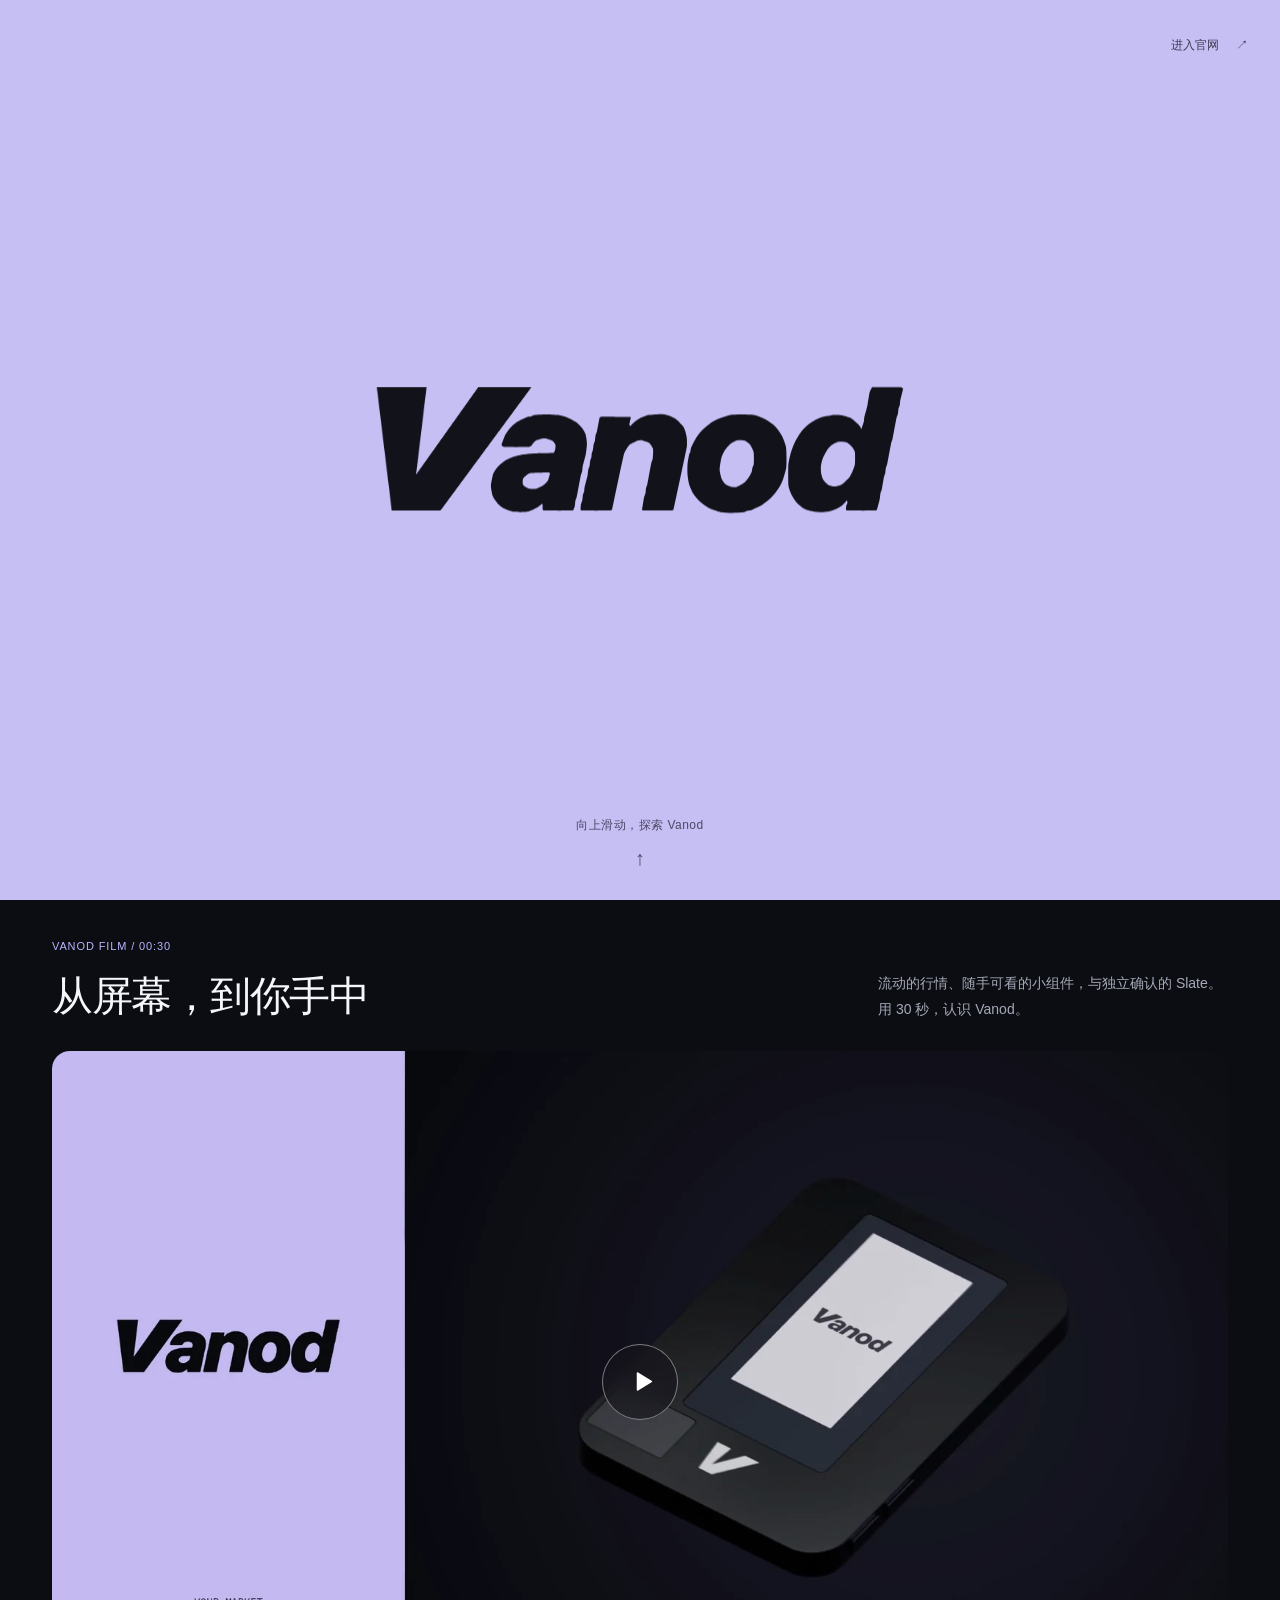
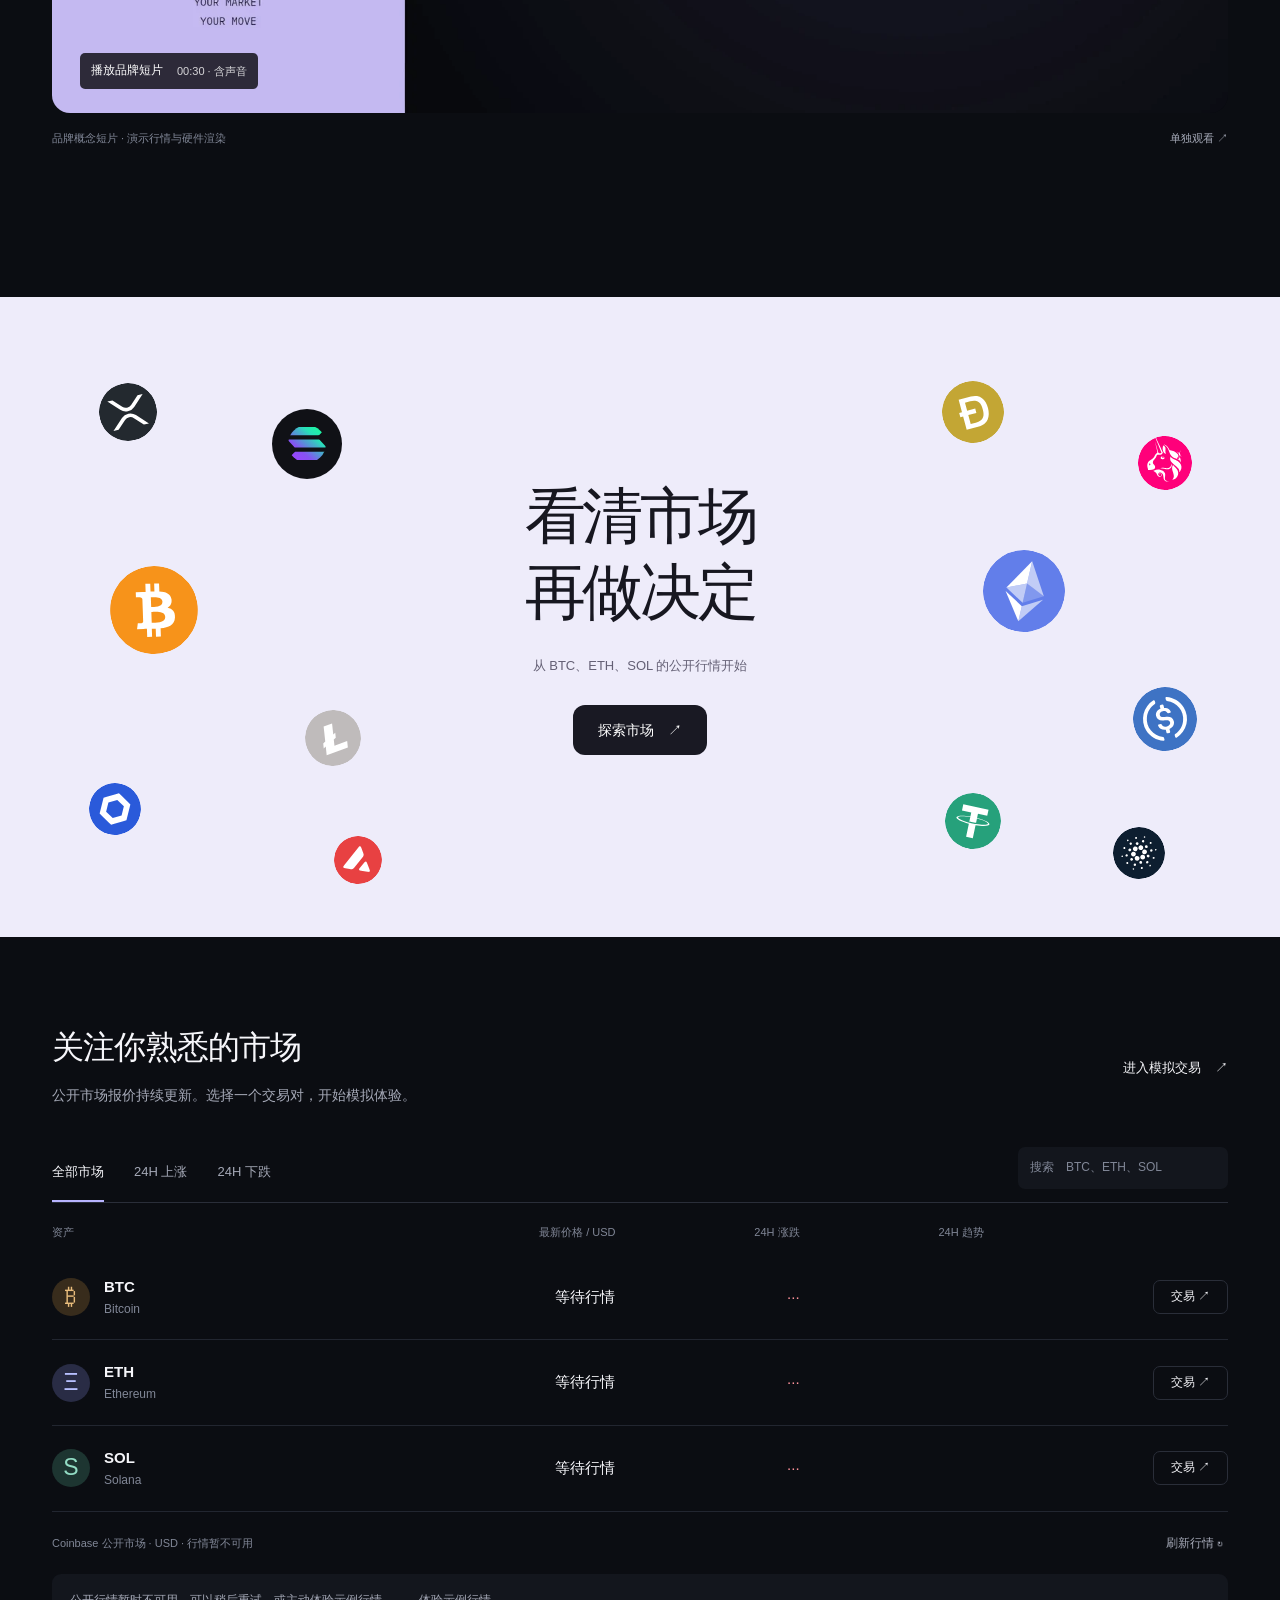
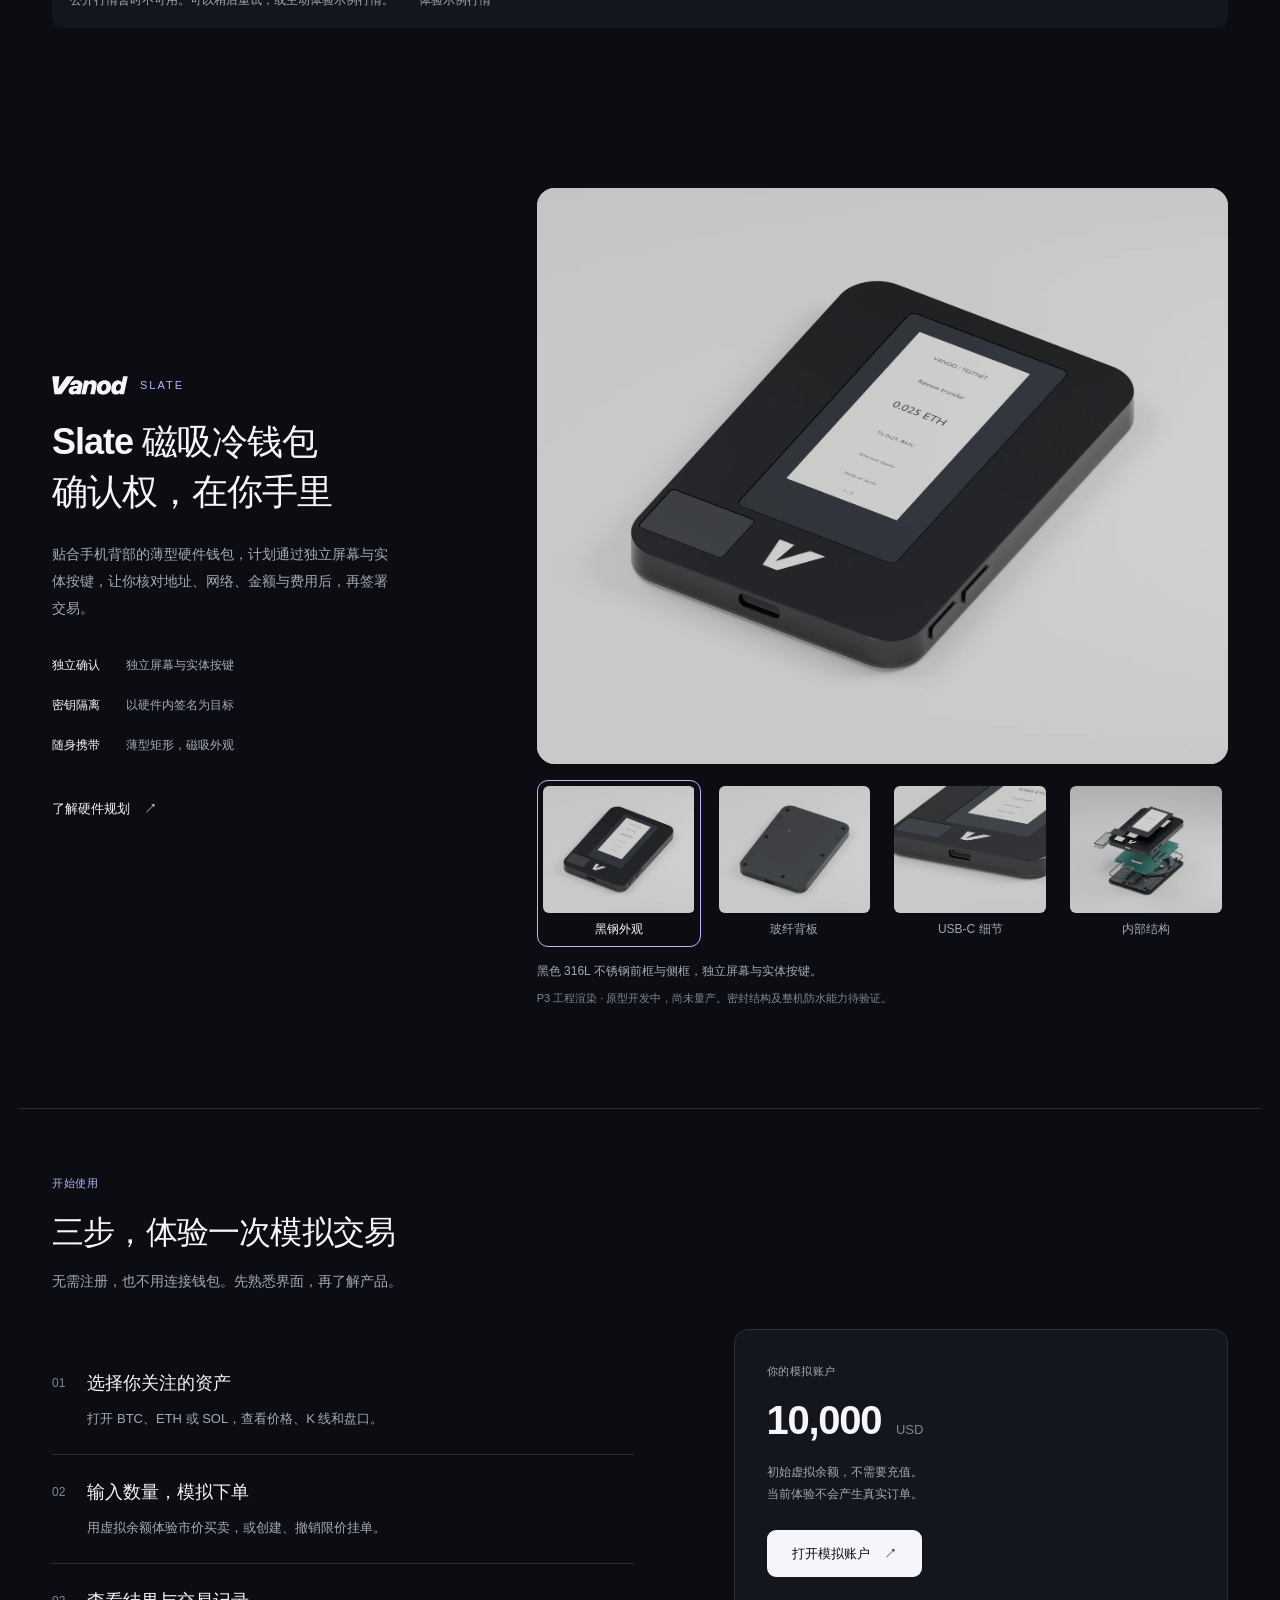
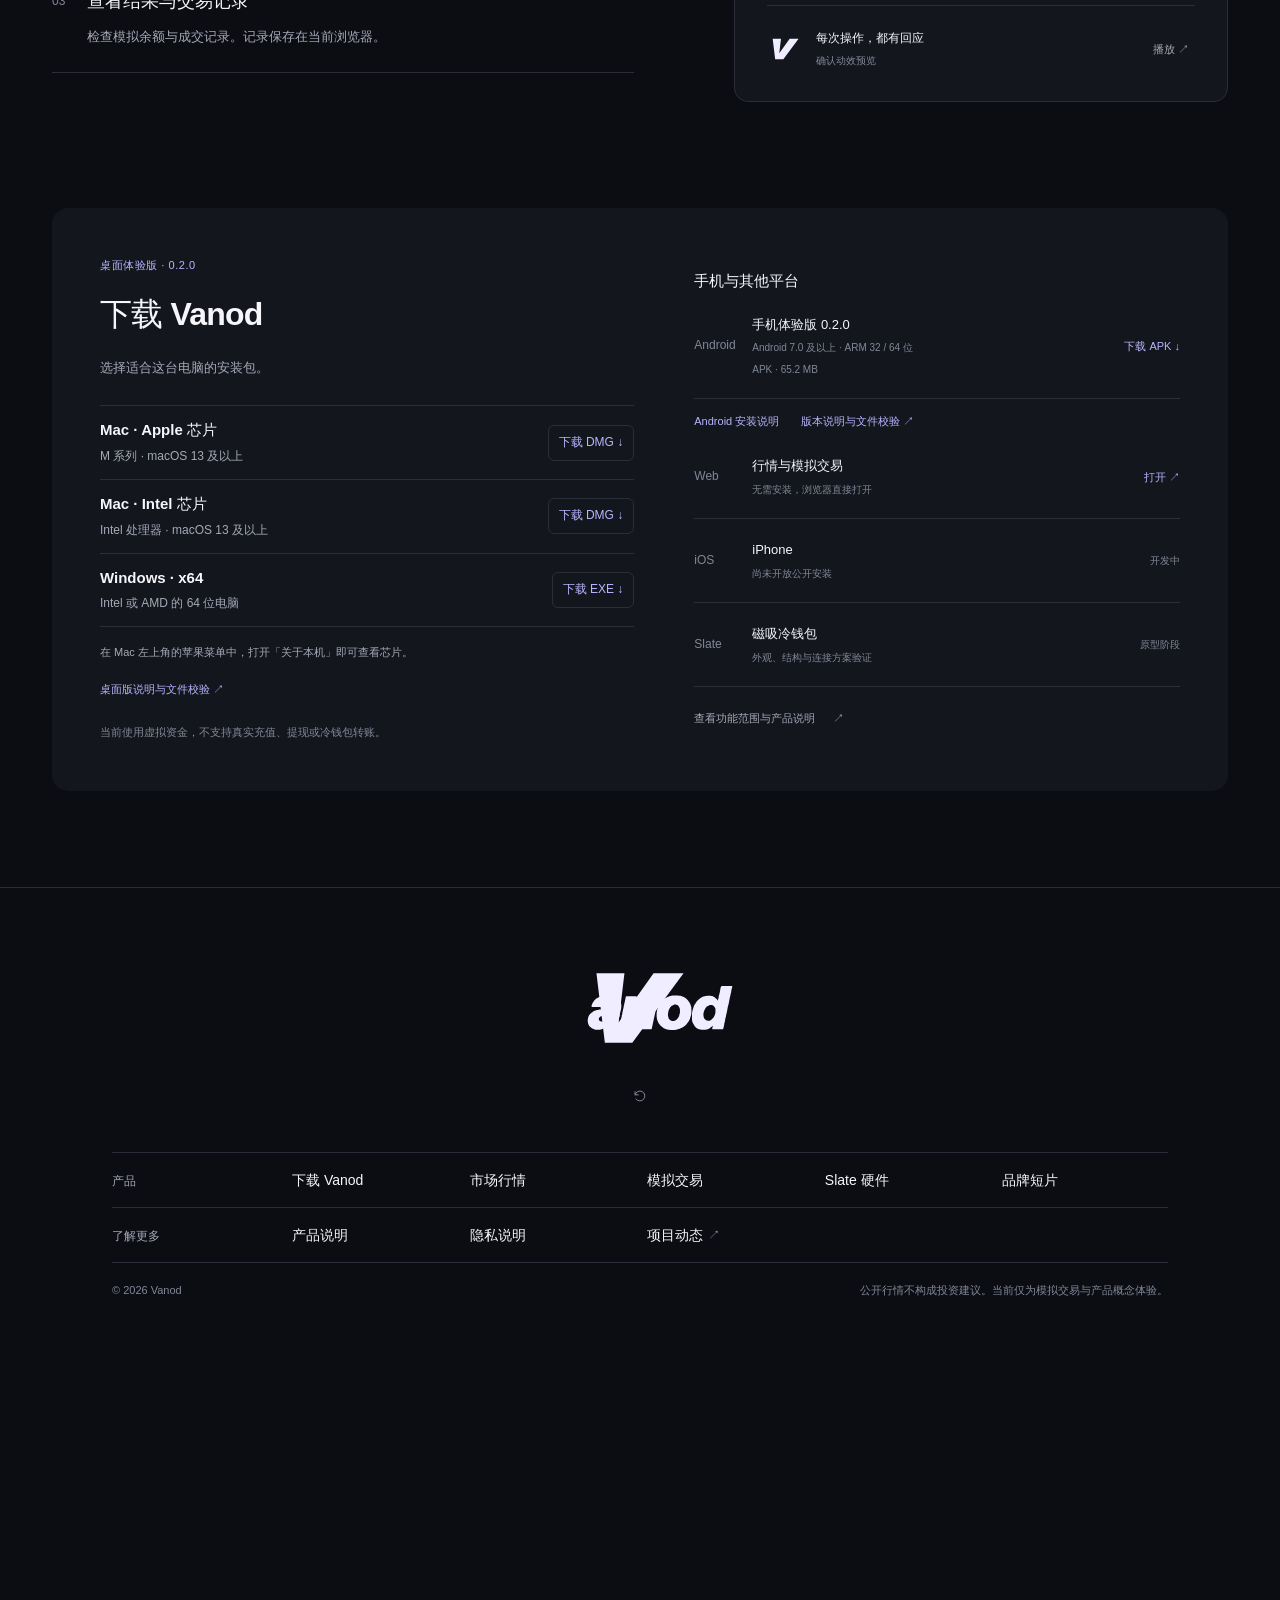
==== commit c1ec5252: "Scrub the footer wordmark directly and reversibly with page scroll" ====
--- a/public/index.html
+++ b/public/index.html
@@ -8,7 +8,7 @@
   <meta property="og:title" content="Vanod | 交易软件与磁吸冷钱包"><meta property="og:description" content="公开行情、模拟交易，与独立的硬件钱包。探索 Vanod。"><meta property="og:type" content="website"><meta property="og:url" content="https://calibg.github.io/vanod/"><meta property="og:image" content="https://calibg.github.io/vanod/assets/social-cover.png?v=brand-2">
   <link rel="icon" href="assets/favicon.svg?v=brand-2" type="image/svg+xml"><link rel="stylesheet" href="assets/base.css?v=brand-2"><link rel="stylesheet" href="site.css?v=visible-lockup-20261105">
   <script>if(!matchMedia("(prefers-reduced-motion: reduce)").matches)document.documentElement.classList.add("has-intro");</script>
-  <script type="module" src="assets/site-motion.js?v=visible-lockup-20261105"></script>
+  <script type="module" src="assets/site-motion.js?v=scroll-lockup-20261105"></script>
   <script type="module" src="assets/site.js?v=elastic-aperture-20261030"></script>
   <script type="module" src="assets/hardware-gallery.js?v=slate-p3-20261101"></script>
   <link rel="stylesheet" href="assets/market-burst.css?v=20261102-1">
@@ -163,15 +163,15 @@
   <div class="container footer-shell">
     <div class="footer-main">
       <div class="footer-brand" data-scroll-motion="reveal">
-        <div class="frame-stage footer-motion" data-motion-stage tabindex="0" role="group" aria-label="Vanod 品牌标志，左右拖动探索" aria-describedby="signature-help">
+        <div class="frame-stage footer-motion" data-motion-stage tabindex="0" role="group" aria-label="Vanod 品牌标志，随页面滚动展开或收回" aria-describedby="signature-help">
           <img data-motion-poster src="assets/motion/brand-lockup-rest.webp" alt="Vanod" width="1280" height="600" loading="lazy">
         </div>
         <div class="footer-motion-controls">
-          <button type="button" class="motion-replay" data-motion-replay aria-label="重播品牌动效" title="重播品牌动效" hidden>
+          <button type="button" class="motion-replay" data-motion-reset aria-label="回到字标动效起点" title="回到字标动效起点" hidden>
             <svg aria-hidden="true" width="14" height="14" viewBox="0 0 24 24" fill="none" stroke="currentColor" stroke-width="1.7" stroke-linecap="round" stroke-linejoin="round"><path d="M3.5 10a8.5 8.5 0 1 1 1.4 7M3.5 4.5V10H9"/></svg>
           </button>
         </div>
-        <span class="sr-only" id="signature-help" data-motion-hint>左右拖动标志，也可以使用左右方向键控制；Home 回到起点，End 查看完整字标。</span>
+        <span class="sr-only" id="signature-help" data-motion-hint>向下滚动展开，向上滚动收回。也可左右拖动或使用左右方向键，Home 回到 V，End 显示完整字标。</span>
       </div>
       <nav class="footer-group footer-products" aria-labelledby="footer-products-title">
         <h2 id="footer-products-title">产品</h2>
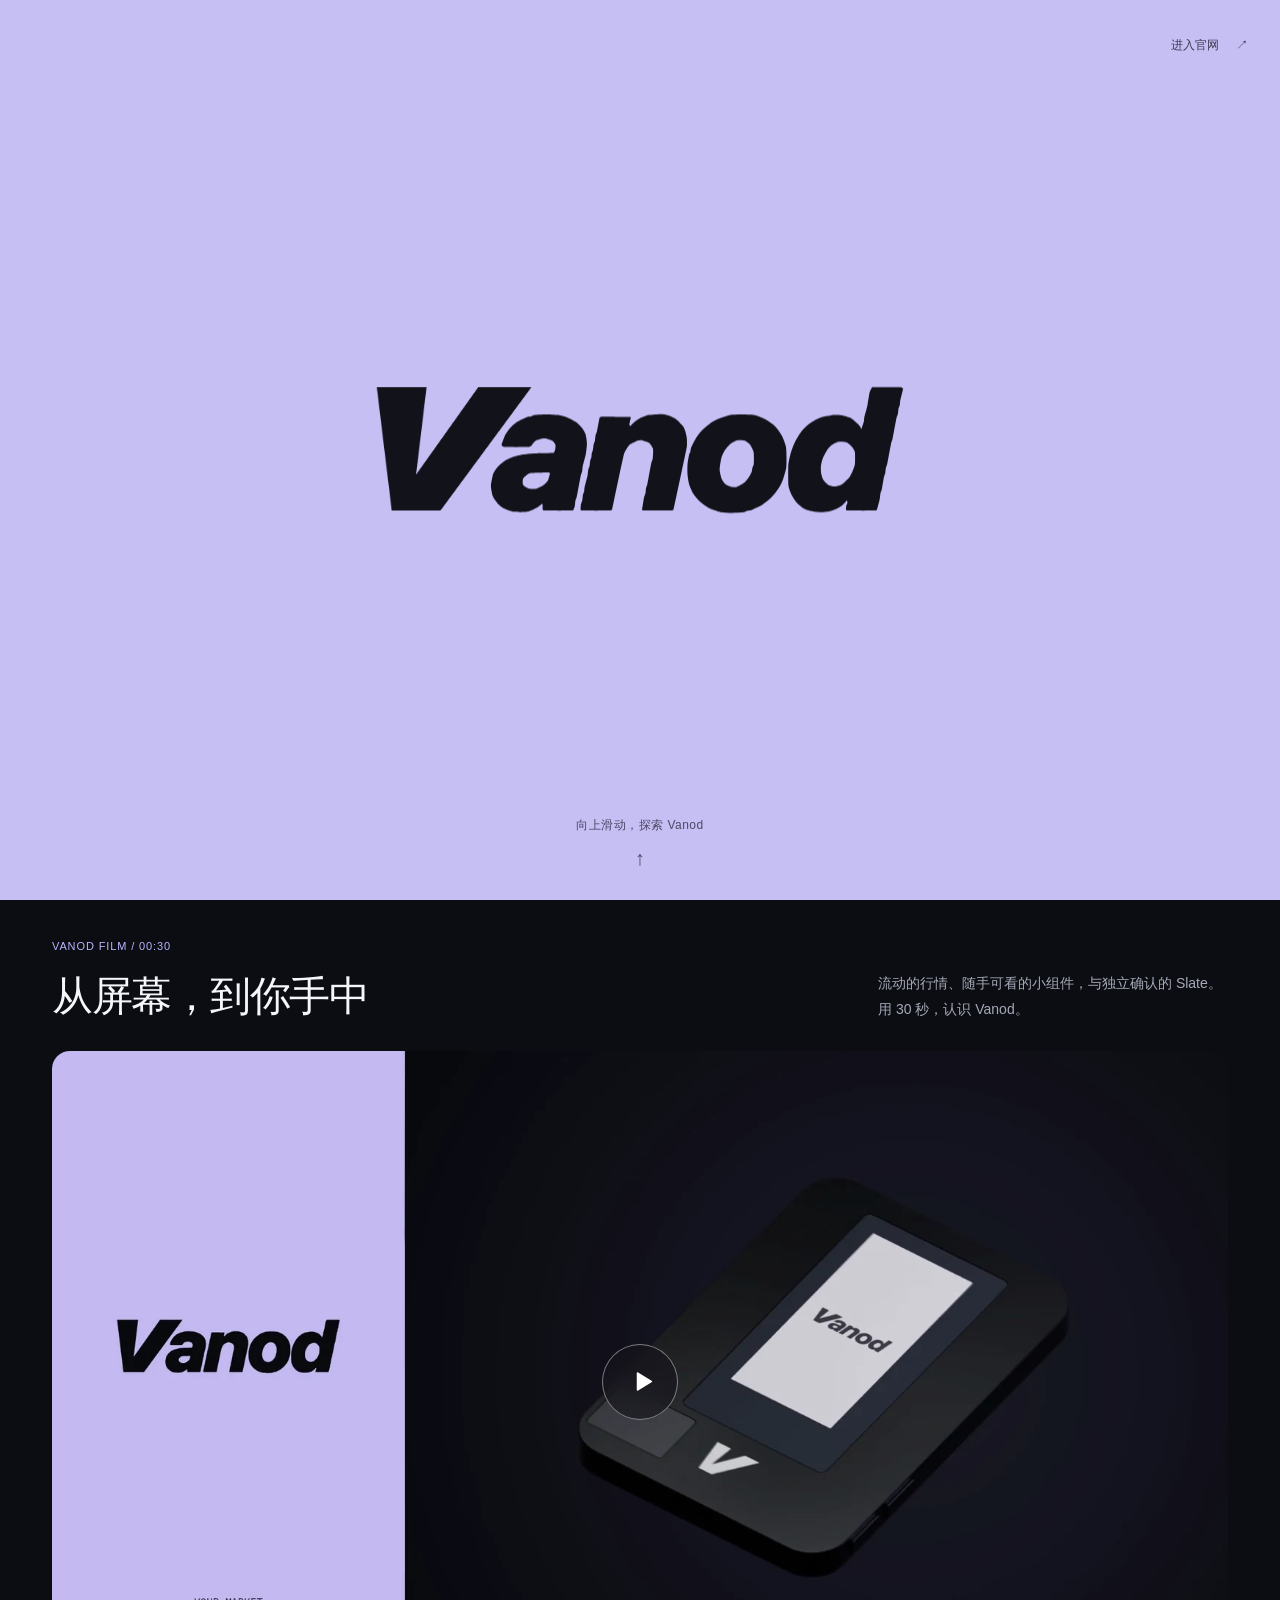
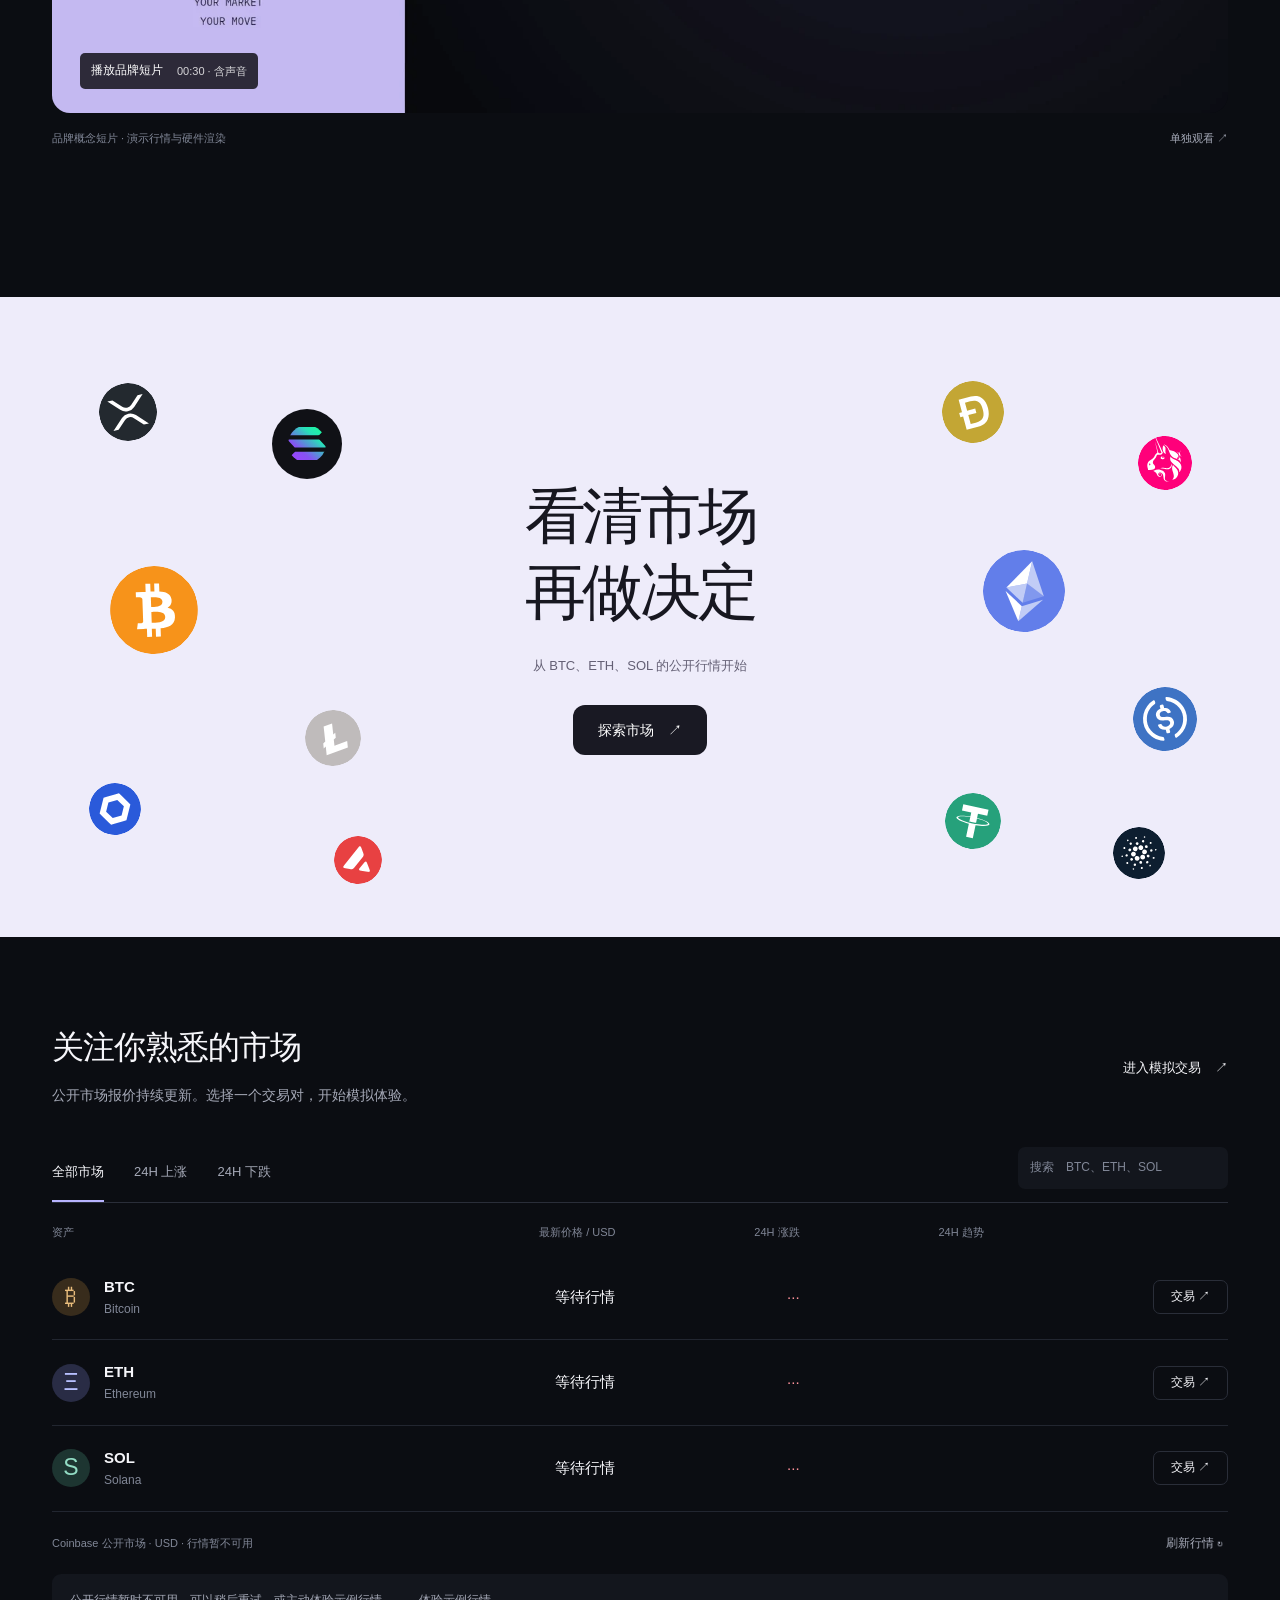
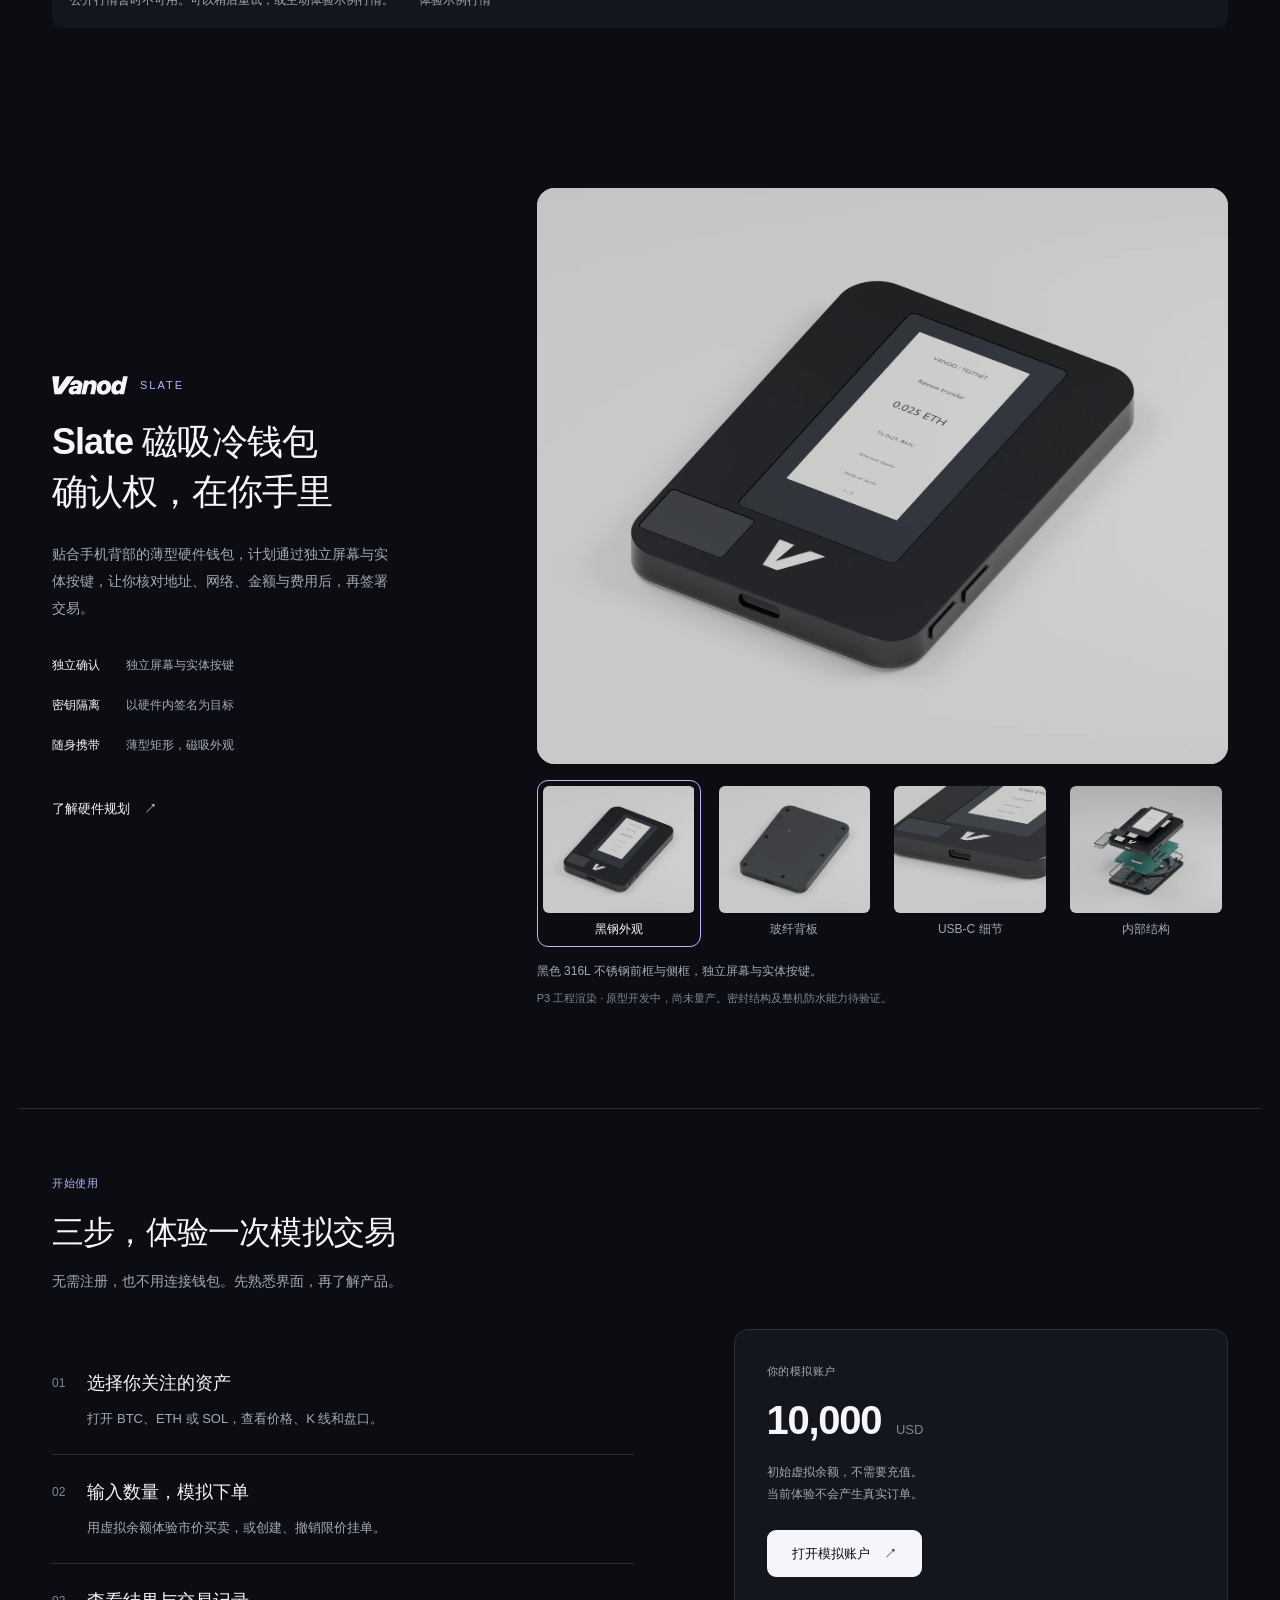
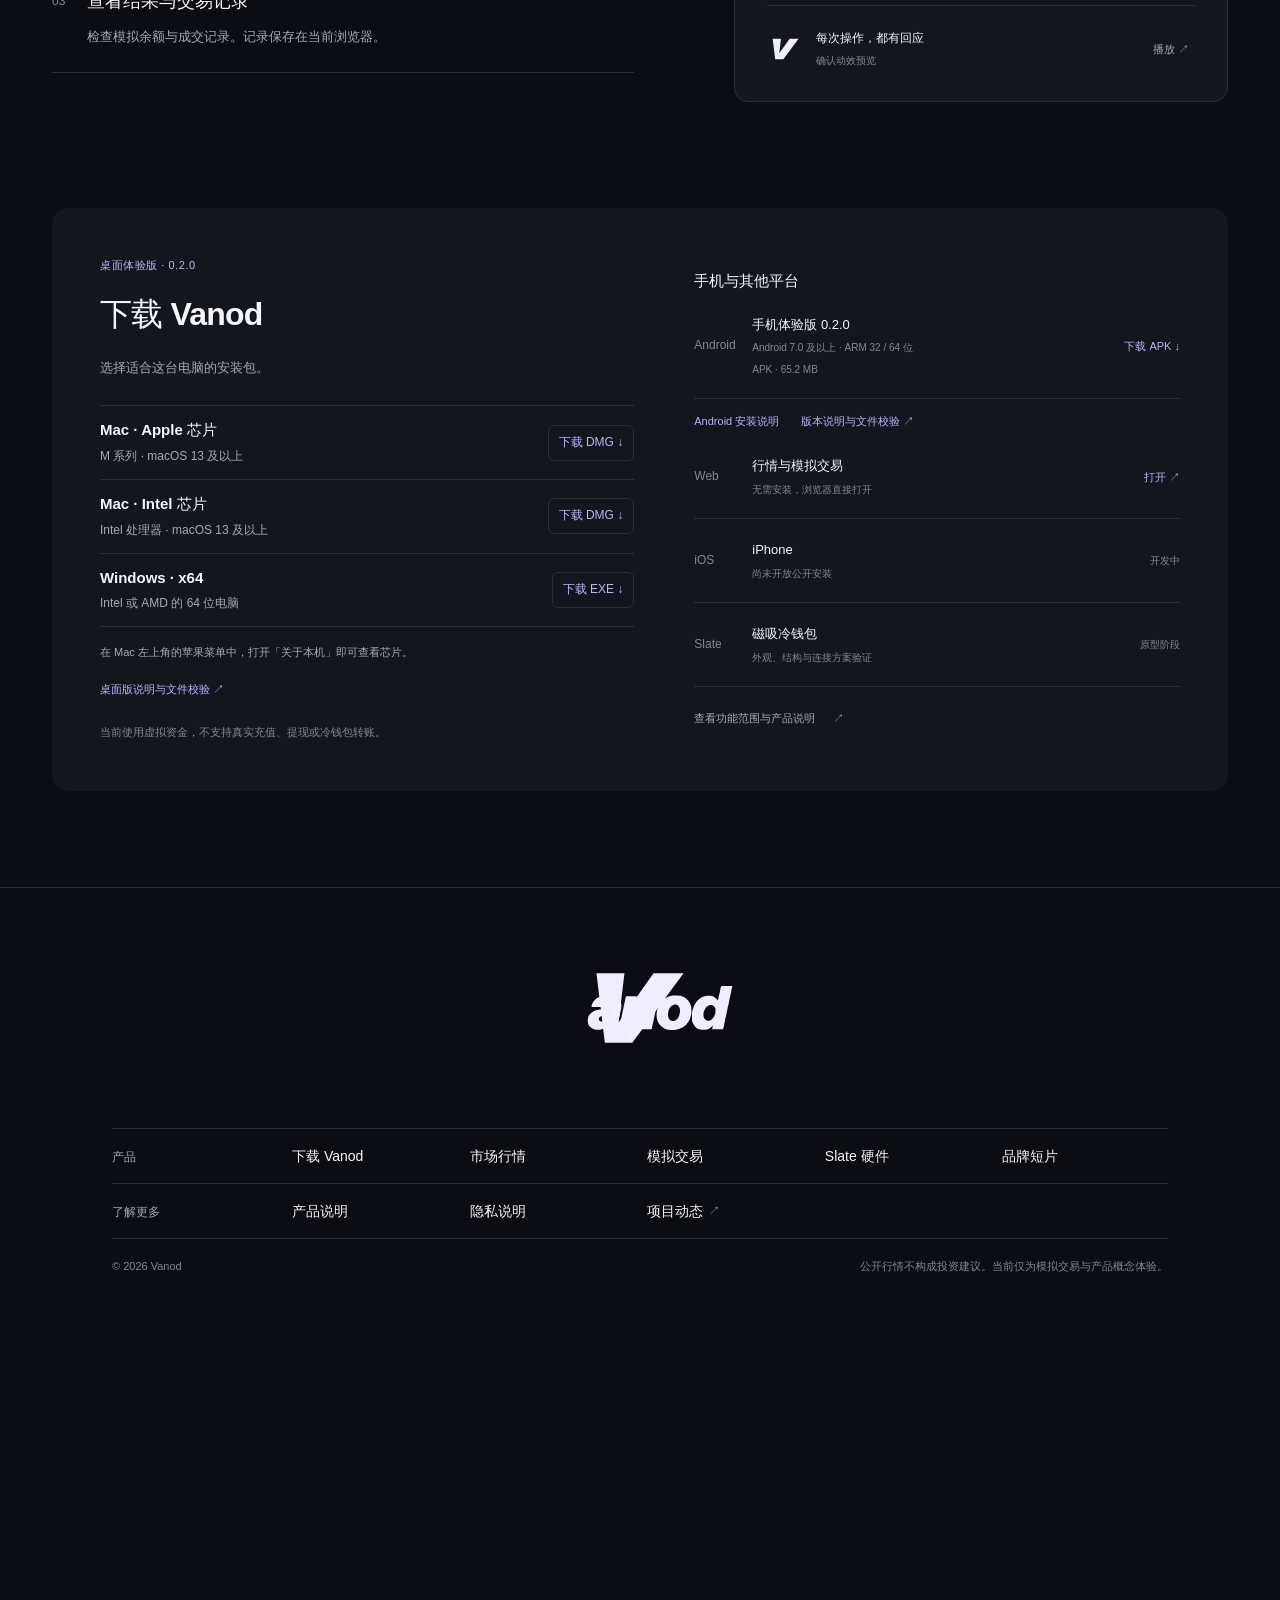
==== commit c3ad7347: "Remove the footer reset icon and its control row" ====
--- a/public/index.html
+++ b/public/index.html
@@ -6,9 +6,9 @@
   <meta name="description" content="探索 Vanod：公开现货行情、专业模拟交易与 Slate 磁吸硬件钱包概念。">
   <meta name="theme-color" content="#0b0d12"><link rel="canonical" href="https://calibg.github.io/vanod/">
   <meta property="og:title" content="Vanod | 交易软件与磁吸冷钱包"><meta property="og:description" content="公开行情、模拟交易，与独立的硬件钱包。探索 Vanod。"><meta property="og:type" content="website"><meta property="og:url" content="https://calibg.github.io/vanod/"><meta property="og:image" content="https://calibg.github.io/vanod/assets/social-cover.png?v=brand-2">
-  <link rel="icon" href="assets/favicon.svg?v=brand-2" type="image/svg+xml"><link rel="stylesheet" href="assets/base.css?v=brand-2"><link rel="stylesheet" href="site.css?v=visible-lockup-20261105">
+  <link rel="icon" href="assets/favicon.svg?v=brand-2" type="image/svg+xml"><link rel="stylesheet" href="assets/base.css?v=brand-2"><link rel="stylesheet" href="site.css?v=signature-scroll-only">
   <script>if(!matchMedia("(prefers-reduced-motion: reduce)").matches)document.documentElement.classList.add("has-intro");</script>
-  <script type="module" src="assets/site-motion.js?v=scroll-lockup-20261105"></script>
+  <script type="module" src="assets/site-motion.js?v=signature-scroll-only"></script>
   <script type="module" src="assets/site.js?v=elastic-aperture-20261030"></script>
   <script type="module" src="assets/hardware-gallery.js?v=slate-p3-20261101"></script>
   <link rel="stylesheet" href="assets/market-burst.css?v=20261102-1">
@@ -165,11 +165,6 @@
       <div class="footer-brand" data-scroll-motion="reveal">
         <div class="frame-stage footer-motion" data-motion-stage tabindex="0" role="group" aria-label="Vanod 品牌标志，随页面滚动展开或收回" aria-describedby="signature-help">
           <img data-motion-poster src="assets/motion/brand-lockup-rest.webp" alt="Vanod" width="1280" height="600" loading="lazy">
-        </div>
-        <div class="footer-motion-controls">
-          <button type="button" class="motion-replay" data-motion-reset aria-label="回到字标动效起点" title="回到字标动效起点" hidden>
-            <svg aria-hidden="true" width="14" height="14" viewBox="0 0 24 24" fill="none" stroke="currentColor" stroke-width="1.7" stroke-linecap="round" stroke-linejoin="round"><path d="M3.5 10a8.5 8.5 0 1 1 1.4 7M3.5 4.5V10H9"/></svg>
-          </button>
         </div>
         <span class="sr-only" id="signature-help" data-motion-hint>向下滚动展开，向上滚动收回。也可左右拖动或使用左右方向键，Home 回到 V，End 显示完整字标。</span>
       </div>
--- a/public/site.css
+++ b/public/site.css
@@ -70,10 +70,6 @@
 .footer-group a span{color:var(--dim);font-size:12px}
 .footer-motion{width:100%;mix-blend-mode:lighten}
 .footer-brand .footer-motion img{width:100%;height:100%;object-fit:contain}
-.footer-motion-controls{display:flex;align-items:center;justify-content:center;margin-top:-12px}
-.motion-replay{display:inline-flex;align-items:center;justify-content:center;min-width:36px;min-height:36px;padding:6px;border:0;background:none;color:var(--dim);font-size:12px}
-.motion-replay[hidden]{display:none}
-.motion-replay:hover,.motion-replay:focus-visible{color:var(--accent)}
 .site-footer .footer-bottom{margin-top:0;padding-top:18px;align-items:baseline;line-height:1.7}
 .frame-stage[data-motion-state="reduced"]{cursor:default}
 @media(max-width:1050px){.hero{gap:35px}.hero h1{font-size:42px}.hero-actions{gap:20px}.experience-grid{gap:45px}.download-inner{padding:35px;gap:35px}}
@@ -86,12 +82,11 @@
  .footer-brand{width:min(100%,clamp(280px,74vw,320px))}
  .footer-group{grid-template-columns:minmax(0,1fr);gap:2px;padding-block:14px 8px}
  .footer-group ul{grid-template-columns:repeat(3,minmax(0,1fr));column-gap:10px}
- .footer-group a,.motion-replay{min-height:44px}
- .motion-replay{min-width:44px}
+ .footer-group a{min-height:44px}
  .site-footer .footer-bottom{flex-direction:column;align-items:start;gap:4px}
 }
 @media(max-width:420px){.hero h1{font-size:34px}.product-summary article{grid-template-columns:28px 1fr auto;column-gap:10px}.product-summary h2{font-size:15px}.availability{font-size:9px}.section-top{gap:10px}.section-top h2{font-size:25px}}
-@media(prefers-reduced-motion:reduce){.frame-stage{cursor:default}.motion-replay{display:none}}
+@media(prefers-reduced-motion:reduce){.frame-stage{cursor:default}}
 
 /* Full-viewport, scroll-driven brand aperture. */
 .hero-market-art{position:relative;min-width:0}
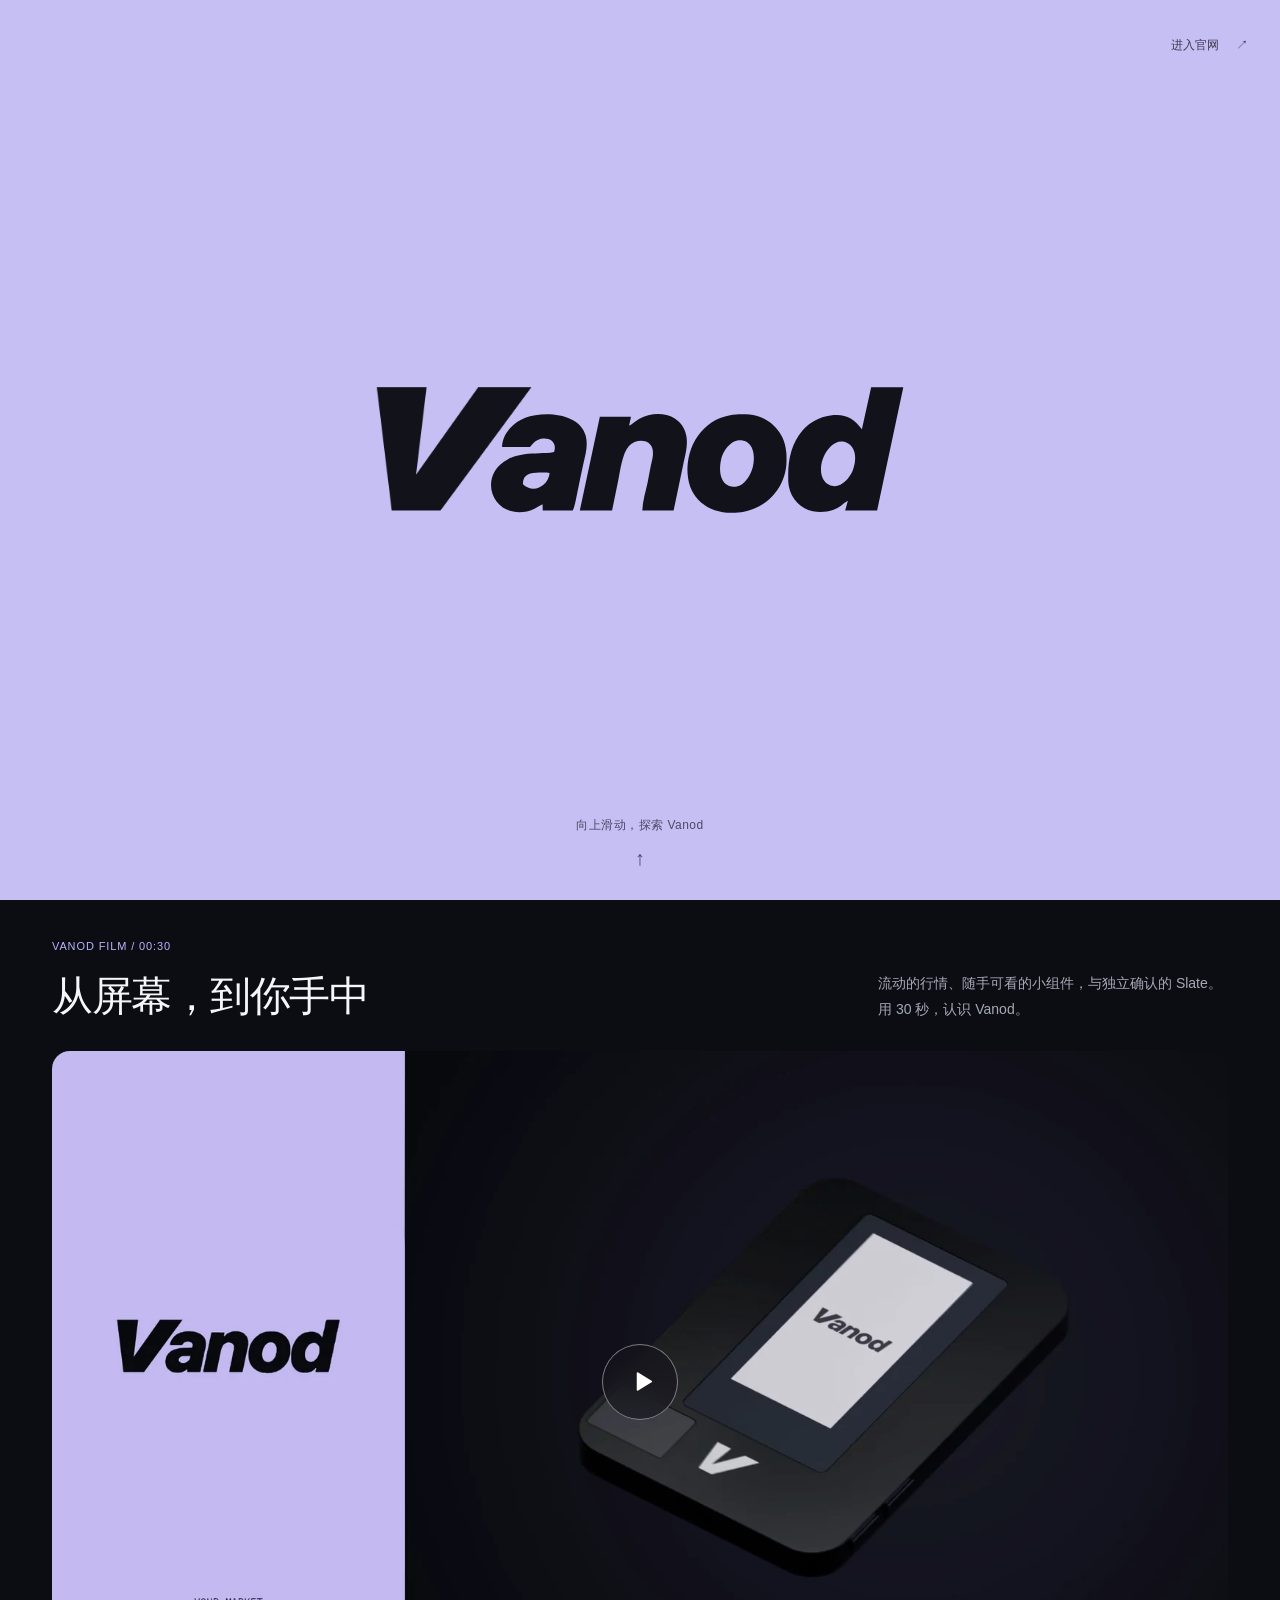
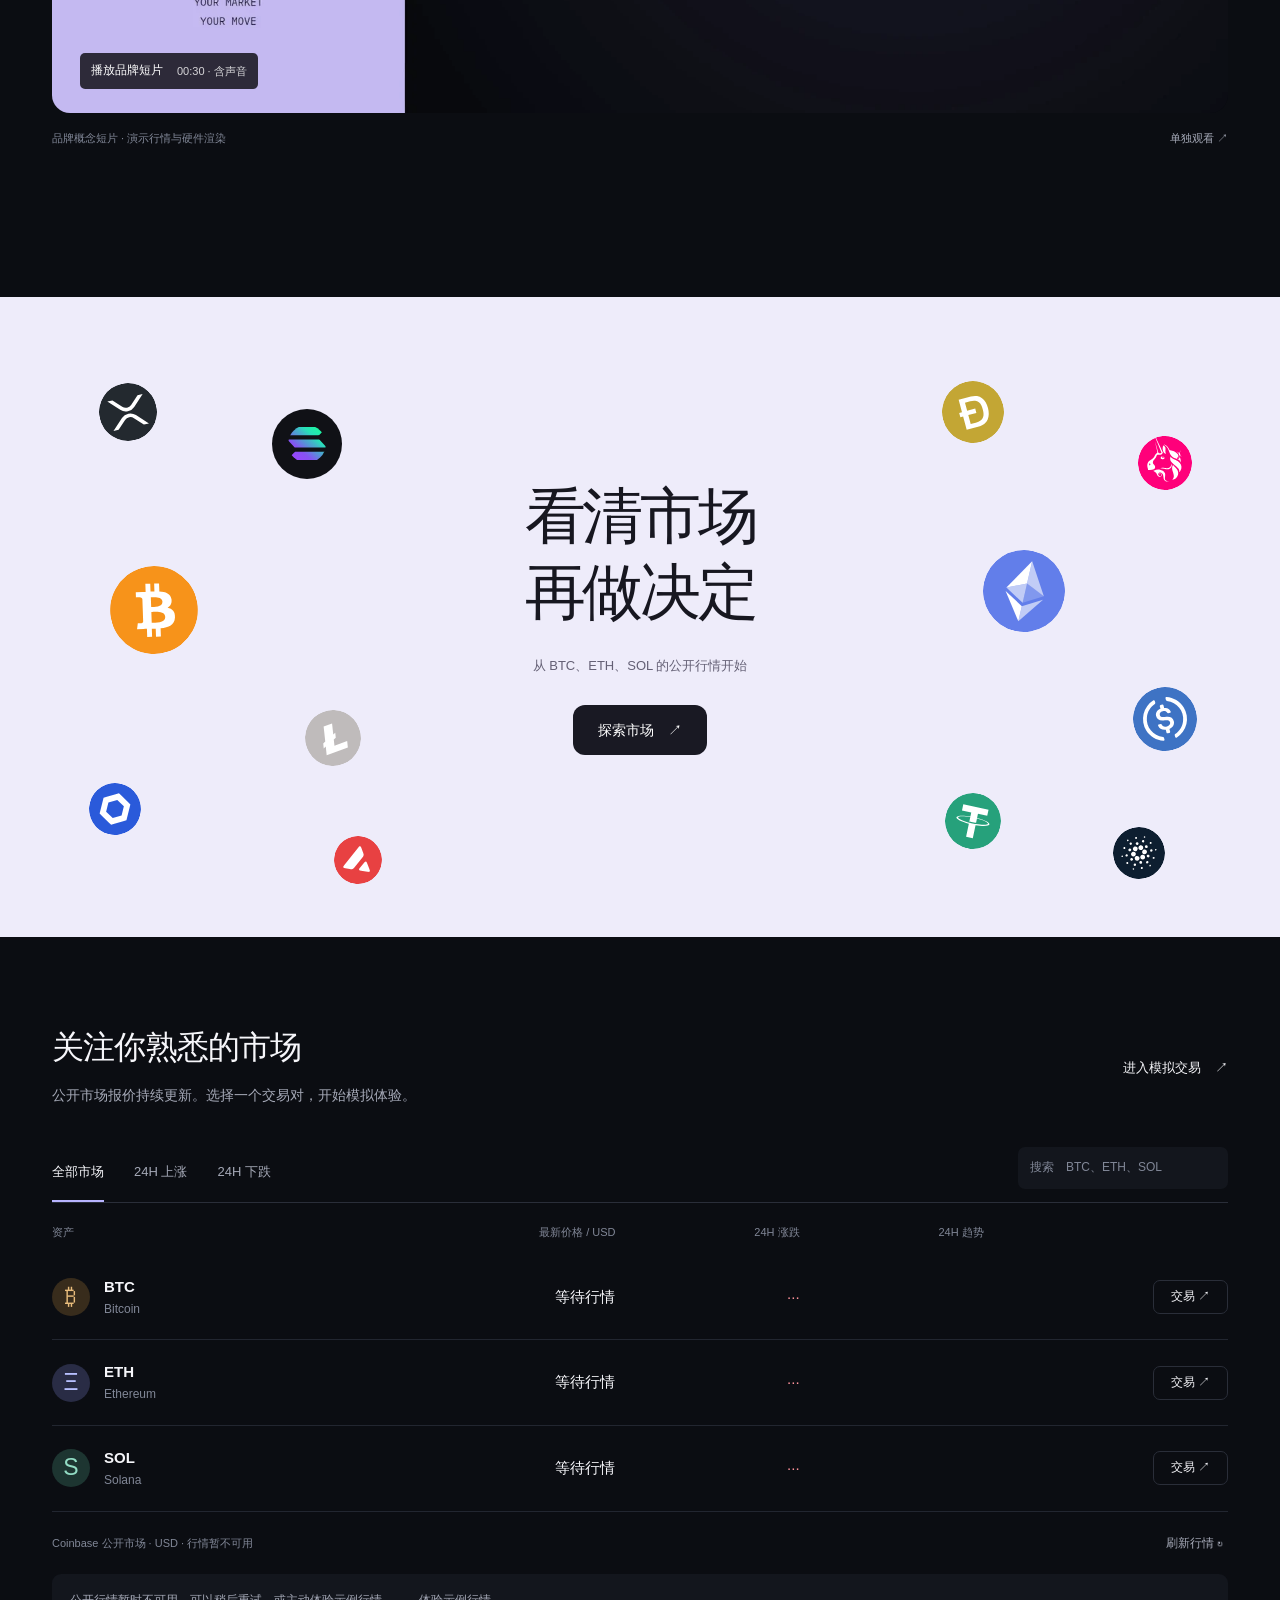
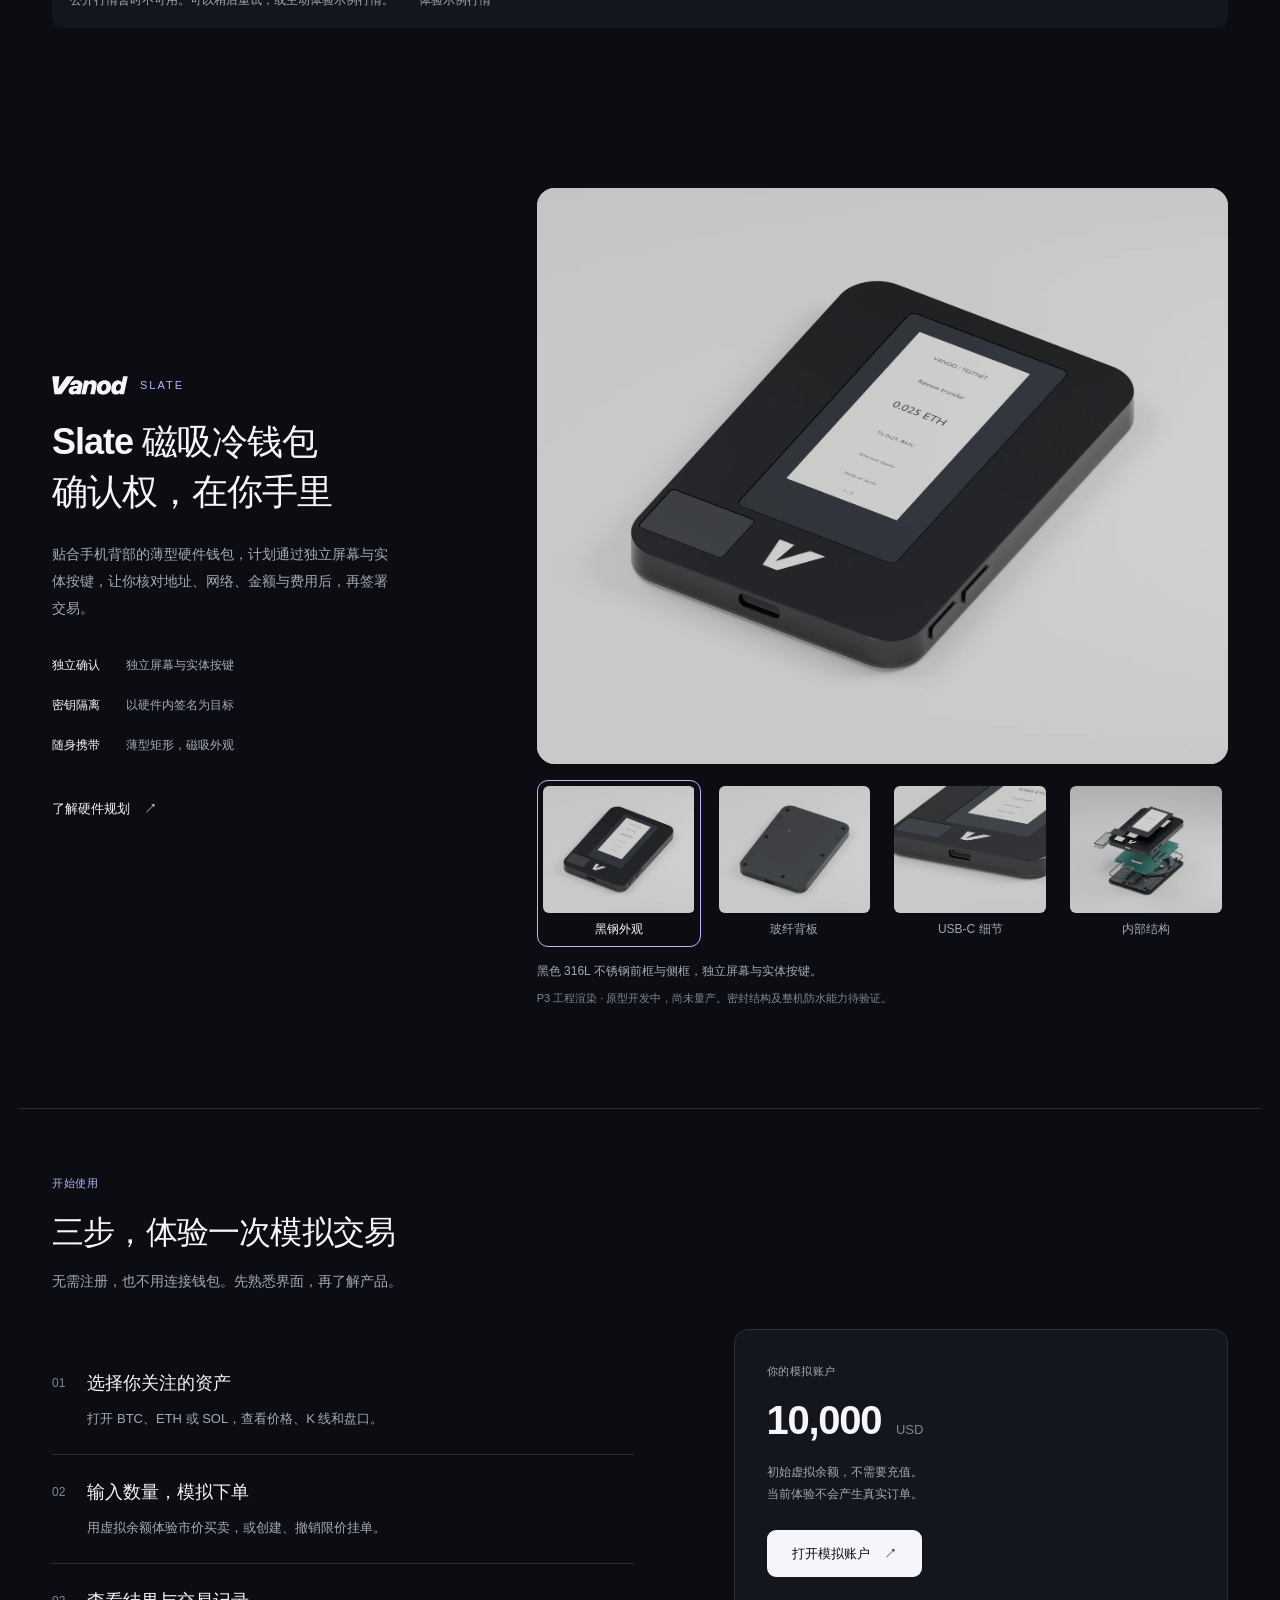
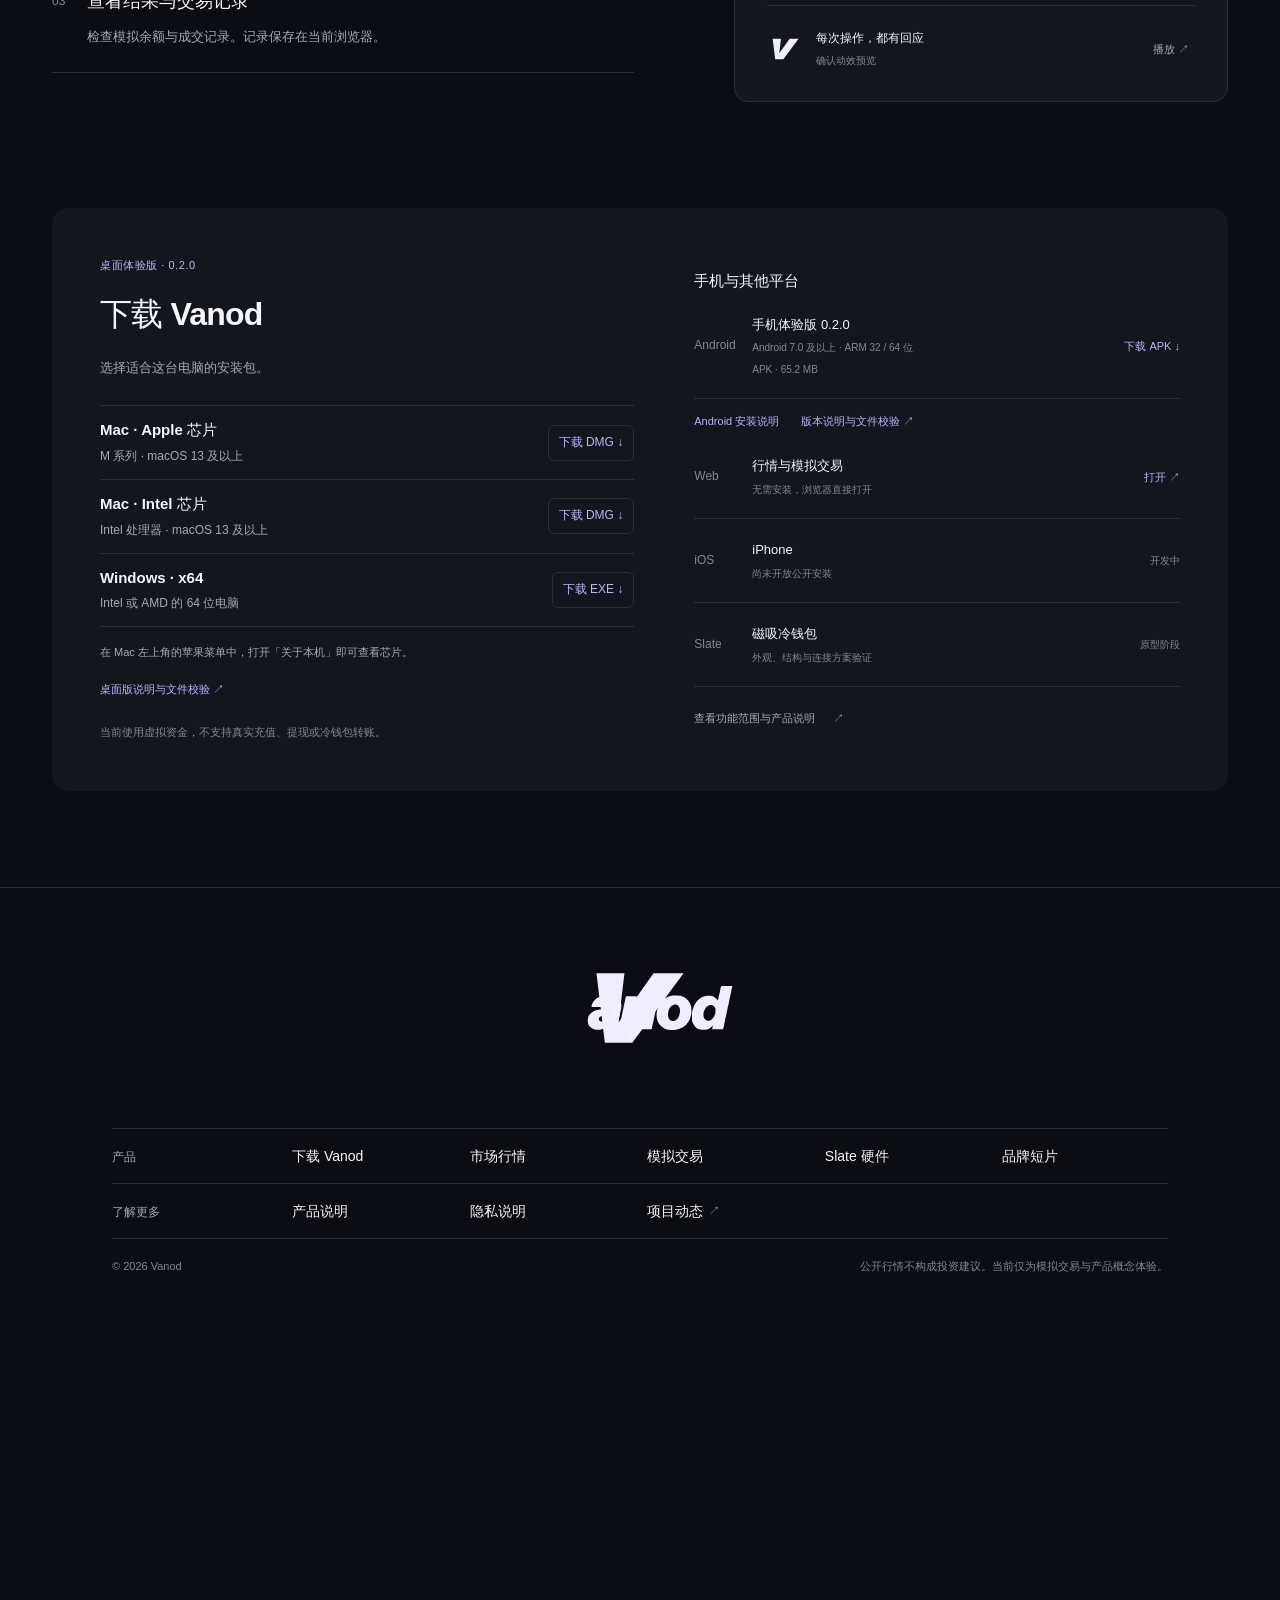
==== commit 16aa21cd: "Render crisp, refined anod outlines throughout the opening animation" ====
--- a/public/index.html
+++ b/public/index.html
@@ -6,9 +6,9 @@
   <meta name="description" content="探索 Vanod：公开现货行情、专业模拟交易与 Slate 磁吸硬件钱包概念。">
   <meta name="theme-color" content="#0b0d12"><link rel="canonical" href="https://calibg.github.io/vanod/">
   <meta property="og:title" content="Vanod | 交易软件与磁吸冷钱包"><meta property="og:description" content="公开行情、模拟交易，与独立的硬件钱包。探索 Vanod。"><meta property="og:type" content="website"><meta property="og:url" content="https://calibg.github.io/vanod/"><meta property="og:image" content="https://calibg.github.io/vanod/assets/social-cover.png?v=brand-2">
-  <link rel="icon" href="assets/favicon.svg?v=brand-2" type="image/svg+xml"><link rel="stylesheet" href="assets/base.css?v=brand-2"><link rel="stylesheet" href="site.css?v=signature-scroll-only">
+  <link rel="icon" href="assets/favicon.svg?v=brand-2" type="image/svg+xml"><link rel="stylesheet" href="assets/base.css?v=brand-2"><link rel="stylesheet" href="site.css?v=intro-vector-edges">
   <script>if(!matchMedia("(prefers-reduced-motion: reduce)").matches)document.documentElement.classList.add("has-intro");</script>
-  <script type="module" src="assets/site-motion.js?v=signature-scroll-only"></script>
+  <script type="module" src="assets/site-motion.js?v=intro-vector-edges"></script>
   <script type="module" src="assets/site.js?v=elastic-aperture-20261030"></script>
   <script type="module" src="assets/hardware-gallery.js?v=slate-p3-20261101"></script>
   <link rel="stylesheet" href="assets/market-burst.css?v=20261102-1">
@@ -18,15 +18,17 @@
 </head>
 <body>
 <section class="intro-overlay" data-aperture-intro role="region" aria-label="Vanod 全屏开场" tabindex="-1">
-  <img class="intro-fallback" src="assets/wordmark.svg?v=brand-2" alt="Vanod" width="293" height="72">
   <div class="intro-artboard" data-intro-artboard aria-hidden="true">
   <div class="intro-veil" data-intro-planes aria-hidden="true"></div>
   <div class="intro-veil intro-wash" data-intro-wash aria-hidden="true"></div>
   <div class="intro-glyph intro-mark-layer" data-intro-mark><svg viewBox="216 264 622 496" aria-hidden="true"><path d="M216 264H416L374 616L624 264H838L472 760H276Z" fill="#11121a"/></svg></div>
-  <div class="intro-glyph intro-letter-layer" data-intro-letter="a"><svg viewBox="0 0 293.642 71.601" aria-hidden="true"><path d="M71.44 68.217 C70.613 67.773 69.109 66.614 68.44 65.954 C67.771 65.294 66.282 63.271 65.994 62.8 C65.707 62.329 65.23 61.325 65.06 60.8 C64.889 60.276 64.339 57.298 64.287 56.8 C64.235 56.303 64.209 55.299 64.252 54.8 C64.296 54.302 65.062 50.32 65.222 49.8 C65.382 49.281 65.805 48.271 66.078 47.8 C66.352 47.33 67.695 45.477 68.349 44.8 C69.002 44.124 71.505 42.064 72.44 41.48 C73.375 40.896 75.401 39.992 76.44 39.622 C77.479 39.253 80.169 38.57 81.44 38.349 C82.711 38.128 86.686 37.789 88.44 37.68 C90.195 37.572 98.174 37.477 98.44 37.396 C98.706 37.315 99.213 37.024 99.379 36.8 C99.545 36.577 99.871 35.296 99.938 34.8 C100.005 34.305 100.087 33.276 99.933 32.8 C99.78 32.325 98.955 31.099 98.44 30.716 C97.926 30.334 94.937 29.415 94.44 29.349 C93.943 29.284 92.933 29.393 92.44 29.483 C91.947 29.572 89.922 30.125 89.44 30.386 C88.958 30.648 88.141 31.402 87.765 31.8 C87.388 32.199 86.655 33.38 86.44 33.565 C86.225 33.75 85.715 34.033 85.44 34.103 C85.165 34.172 71.72 34.179 71.44 34.103 C71.16 34.027 70.574 33.662 70.44 33.516 C70.306 33.37 70.097 32.8 70.097 32.8 C70.097 32.8 71.449 28.79 71.957 27.8 C72.465 26.811 73.719 24.957 74.44 24.111 C75.161 23.264 77.313 21.147 78.44 20.37 C79.567 19.592 83.958 17.576 84.44 17.426 C84.923 17.276 85.952 17.26 86.44 17.131 C86.929 17.001 87.916 16.469 88.44 16.355 C88.964 16.241 92.938 16.007 94.44 16 C95.943 15.993 100.161 16.147 101.44 16.349 C102.719 16.552 105.236 17.224 106.44 17.702 C107.644 18.179 110.463 19.652 111.44 20.375 C112.417 21.097 114.369 23.116 114.889 23.8 C115.408 24.485 116.282 25.99 116.567 26.8 C116.852 27.611 117.361 30.534 117.406 31.8 C117.451 33.067 117.091 36.316 116.835 37.8 C116.58 39.285 115.213 44.058 115.078 44.8 C114.944 45.543 114.861 47.282 114.74 47.8 C114.618 48.318 114.152 49.287 114.011 49.8 C113.871 50.314 111.909 61.287 111.769 61.8 C111.629 62.314 111.165 63.283 111.044 63.8 C110.923 64.318 110.828 66.283 110.708 66.8 C110.587 67.318 110.092 68.646 109.989 68.8 C109.886 68.955 109.613 69.233 109.44 69.3 C109.267 69.367 93.601 69.358 93.44 69.291 C93.28 69.225 93.018 68.96 92.949 68.8 C92.88 68.641 92.85 65.8 92.85 65.8 C92.85 65.8 92.44 65.709 92.44 65.709 C92.44 65.709 90.977 66.933 90.44 67.271 C89.903 67.61 87.167 68.978 86.44 69.257 C85.713 69.535 84.212 69.992 83.44 70.091 C82.668 70.19 77.745 70.219 76.44 69.984 C75.135 69.75 72.268 68.662 71.44 68.217 Z M81.959 54.8 C82.162 55.287 83.011 55.994 83.44 56.3 C83.869 56.607 84.899 57.141 85.44 57.265 C85.981 57.389 88.469 57.507 89.44 57.27 C90.412 57.032 92.769 55.68 93.44 55.183 C94.112 54.686 95.361 53.521 95.783 52.8 C96.206 52.08 96.949 48.8 96.949 48.8 C96.949 48.8 96.44 48.193 96.44 48.193 C96.44 48.193 86.969 48.386 86.44 48.498 C85.912 48.611 84.9 49.034 84.44 49.317 C83.98 49.6 82.593 50.88 82.44 51.05 C82.287 51.22 81.984 51.582 81.917 51.8 C81.85 52.019 81.755 54.314 81.959 54.8 Z" fill="#11121a"/></svg></div>
-  <div class="intro-glyph intro-letter-layer" data-intro-letter="n"><svg viewBox="0 0 293.642 71.601" aria-hidden="true"><path d="M165.44 69.045 C165.44 69.045 164.696 69.268 164.44 69.3 C164.184 69.333 148.6 69.354 148.44 69.288 C148.281 69.222 147.952 68.8 147.952 68.8 C147.952 68.8 148.985 62.315 149.12 61.8 C149.254 61.286 149.722 60.318 149.842 59.8 C149.962 59.283 150.05 57.318 150.17 56.8 C150.289 56.283 150.748 55.313 150.886 54.8 C151.024 54.288 152.973 43.313 153.112 42.8 C153.25 42.288 153.72 41.32 153.83 40.8 C153.939 40.281 154.11 37.302 154.108 36.8 C154.105 36.299 154.107 35.277 153.95 34.8 C153.793 34.324 152.653 32.617 152.44 32.379 C152.228 32.14 151.722 31.732 151.44 31.582 C151.158 31.432 147.941 30.369 147.44 30.321 C146.939 30.273 145.922 30.407 145.44 30.551 C144.958 30.695 141.788 32.304 141.44 32.559 C141.093 32.815 140.499 33.455 140.241 33.8 C139.983 34.146 138.395 36.727 137.989 37.8 C137.583 38.874 131.384 68.8 131.384 68.8 C131.384 68.8 130.699 69.236 130.44 69.3 C130.181 69.365 114.617 69.367 114.44 69.3 C114.264 69.234 113.874 68.8 113.874 68.8 C113.874 68.8 113.986 66.32 114.097 65.8 C114.208 65.281 114.7 64.318 114.821 63.8 C114.942 63.283 115.039 61.318 115.16 60.8 C115.281 60.283 115.776 59.291 115.881 58.8 C115.986 58.31 115.953 57.295 116.034 56.8 C116.114 56.305 117.649 50.543 117.783 49.8 C117.918 49.058 118.003 47.319 118.125 46.8 C118.248 46.282 118.736 45.319 118.858 44.8 C118.981 44.282 119.08 42.317 119.199 41.8 C119.318 41.284 119.802 40.291 119.904 39.8 C120.007 39.31 119.952 38.292 120.053 37.8 C120.154 37.309 120.624 36.316 120.742 35.8 C120.861 35.285 120.983 33.317 121.105 32.8 C121.227 32.284 121.701 31.318 121.821 30.8 C121.941 30.283 122.039 28.318 122.16 27.8 C122.281 27.283 122.74 26.313 122.881 25.8 C123.022 25.288 124.44 17.724 124.44 17.724 C124.44 17.724 125.174 17.353 125.44 17.3 C125.707 17.248 141.343 17.46 141.44 17.501 C141.538 17.542 141.74 17.8 141.74 17.8 C141.74 17.8 140.904 21.8 140.904 21.8 C140.904 21.8 141.44 22.559 141.44 22.559 C141.44 22.559 142.89 20.936 143.44 20.465 C143.991 19.995 145.636 18.818 146.44 18.387 C147.244 17.955 150.219 16.68 151.44 16.396 C152.661 16.111 155.187 16.008 156.44 16 C157.693 15.992 160.221 16.045 161.44 16.334 C162.659 16.622 165.314 17.682 166.44 18.439 C167.566 19.195 170.493 22.349 170.809 22.8 C171.125 23.252 171.557 24.28 171.74 24.8 C171.923 25.321 172.592 27.779 172.723 28.8 C172.855 29.822 172.918 32.556 172.799 33.8 C172.681 35.045 165.44 69.045 165.44 69.045 Z " fill="#11121a"/></svg></div>
-  <div class="intro-glyph intro-letter-layer" data-intro-letter="o"><svg viewBox="0 0 293.642 71.601" aria-hidden="true"><path d="M204.44 70.212 C203.912 70.334 198.944 70.61 197.44 70.601 C195.937 70.592 192.915 70.486 191.44 70.193 C189.966 69.901 185.973 68.429 185.44 68.178 C184.907 67.926 183.922 67.268 183.44 66.927 C182.959 66.587 180.41 64.682 179.517 63.8 C178.624 62.919 176.915 60.904 176.243 59.8 C175.57 58.697 174.439 56.016 174.075 54.8 C173.711 53.585 173.319 51.064 173.204 49.8 C173.09 48.537 173.038 45.296 173.157 43.8 C173.276 42.305 174.072 38.07 174.165 37.8 C174.258 37.531 174.619 37.07 174.711 36.8 C174.803 36.531 174.877 35.282 175.034 34.8 C175.19 34.319 177.354 29.91 178.078 28.8 C178.803 27.691 180.508 25.643 181.44 24.702 C182.373 23.76 185.501 21.152 186.44 20.521 C187.379 19.889 189.398 18.841 190.44 18.399 C191.482 17.957 194.964 16.722 196.44 16.441 C197.916 16.16 200.937 16.084 202.44 16.076 C203.943 16.068 208.877 16.145 210.44 16.48 C212.003 16.815 215.319 18.236 216.398 18.8 C217.477 19.364 219.825 21.006 220.44 21.517 C221.055 22.029 222.173 23.183 222.681 23.8 C223.189 24.418 224.878 26.751 225.44 27.836 C226.002 28.921 227.35 32.33 227.658 33.8 C227.966 35.271 227.981 38.3 227.999 39.8 C228.017 41.301 228.034 44.318 227.799 45.8 C227.565 47.283 226.196 51.757 225.786 52.8 C225.376 53.844 224.358 55.853 223.758 56.8 C223.158 57.748 220.986 60.669 219.88 61.8 C218.775 62.932 215.845 65.337 214.44 66.223 C213.036 67.11 208.924 68.928 208.44 69.076 C207.957 69.223 206.927 69.239 206.44 69.375 C205.953 69.511 204.969 70.091 204.44 70.212 Z M197.44 56.27 C197.973 56.369 199.717 56.383 200.44 56.184 C201.164 55.986 203.807 54.605 204.734 53.8 C205.662 52.996 207.475 50.274 207.766 49.8 C208.058 49.327 208.59 48.283 208.742 47.8 C208.895 47.318 208.925 46.289 209.06 45.8 C209.194 45.312 209.76 44.33 209.858 43.8 C209.956 43.271 210.018 37.88 209.766 36.8 C209.514 35.721 208.142 33.184 207.856 32.8 C207.571 32.417 206.833 31.789 206.44 31.517 C206.047 31.246 204.986 30.628 204.44 30.494 C203.895 30.36 201.407 30.203 200.44 30.457 C199.473 30.712 197.19 32.131 196.44 32.766 C195.69 33.401 194.47 34.972 193.94 35.8 C193.411 36.629 192.342 38.74 192.014 39.8 C191.687 40.861 190.906 45.519 190.954 46.8 C191.002 48.082 191.855 51.21 192.097 51.8 C192.339 52.391 193.02 53.518 193.44 53.972 C193.861 54.427 194.968 55.165 195.44 55.432 C195.912 55.698 196.907 56.17 197.44 56.27 Z " fill="#11121a"/></svg></div>
-  <div class="intro-glyph intro-letter-layer" data-intro-letter="d"><svg viewBox="0 0 293.642 71.601" aria-hidden="true"><path d="M233.556 64.8 C232.767 63.903 231.475 61.869 230.941 60.8 C230.407 59.732 229.361 57.109 229.125 55.8 C228.89 54.492 228.888 45.324 229.036 43.8 C229.183 42.277 230.053 38.564 230.256 37.8 C230.459 37.037 230.967 35.539 231.248 34.8 C231.53 34.062 232.475 31.766 232.981 30.8 C233.487 29.835 235.185 26.957 236.097 25.8 C237.009 24.644 239.494 22.161 240.44 21.399 C241.386 20.637 243.848 19.169 244.545 18.8 C245.242 18.432 246.684 17.771 247.44 17.546 C248.196 17.321 253.442 16.409 254.44 16.344 C255.439 16.279 257.452 16.341 258.44 16.501 C259.428 16.661 261.921 17.458 262.44 17.658 C262.959 17.858 263.976 18.328 264.44 18.635 C264.905 18.941 267.074 20.862 267.44 21.229 C267.807 21.596 268.58 22.456 268.796 22.8 C269.011 23.144 269.44 24.291 269.44 24.291 C269.44 24.291 270.816 20.292 270.915 19.8 C271.014 19.309 270.992 18.295 271.075 17.8 C271.158 17.306 272.505 12.537 272.879 10.8 C273.252 9.064 273.851 4.54 274.088 3.8 C274.326 3.061 275.44 1.002 275.44 1.002 C275.44 1.002 291.095 0.895 291.44 1 C291.786 1.105 292.642 1.8 292.642 1.8 C292.642 1.8 291.034 8.305 290.954 8.8 C290.874 9.296 290.895 10.31 290.788 10.8 C290.682 11.291 290.189 12.283 290.068 12.8 C289.947 13.318 289.845 15.283 289.723 15.8 C289.601 16.318 289.139 17.288 288.999 17.8 C288.859 18.313 286.88 29.287 286.74 29.8 C286.599 30.314 286.152 31.287 286.011 31.8 C285.871 32.314 283.897 43.287 283.755 43.8 C283.614 44.314 283.145 45.282 283.022 45.8 C282.899 46.319 282.795 48.284 282.676 48.8 C282.557 49.317 282.105 50.287 281.971 50.8 C281.837 51.314 280.901 57.286 280.765 57.8 C280.628 58.315 280.161 59.283 280.039 59.8 C279.916 60.318 279.828 62.058 279.69 62.8 C279.551 63.543 278.266 68.623 278.144 68.8 C278.021 68.978 277.646 69.235 277.44 69.3 C277.235 69.366 261.6 69.354 261.44 69.288 C261.281 69.222 260.952 68.8 260.952 68.8 C260.952 68.8 260.977 67.291 261.078 66.8 C261.18 66.31 261.79 65.098 261.796 64.8 C261.802 64.503 261.44 63.666 261.44 63.666 C261.44 63.666 259.999 65.395 259.44 65.892 C258.881 66.389 257.15 67.628 256.44 68.013 C255.731 68.398 254.212 68.973 253.44 69.21 C252.668 69.447 250.457 69.973 249.44 70.088 C248.423 70.203 245.458 70.239 244.44 70.136 C243.423 70.032 241.21 69.504 240.44 69.275 C239.67 69.046 238.13 68.536 237.44 68.125 C236.75 67.714 234.344 65.698 233.556 64.8 Z M251.44 55.264 C252.022 55.559 253.668 56.002 254.44 56 C255.212 55.998 257.535 55.496 258.44 55.002 C259.345 54.508 262.243 51.697 262.909 50.8 C263.575 49.904 264.599 47.531 264.9 46.8 C265.2 46.07 265.766 44.58 265.891 43.8 C266.016 43.021 266.068 37.514 265.881 36.8 C265.695 36.087 264.901 34.802 264.44 34.226 C263.979 33.65 262.372 31.918 261.44 31.536 C260.508 31.155 257.551 31.048 256.44 31.305 C255.33 31.562 253.048 32.99 252.44 33.494 C251.833 33.998 250.872 35.277 250.44 35.938 C250.008 36.599 248.306 39.836 247.957 40.8 C247.607 41.765 247.142 43.804 247.051 44.8 C246.959 45.797 247.079 48.028 247.208 48.8 C247.336 49.573 247.854 51.302 248.105 51.8 C248.356 52.299 249.057 53.183 249.44 53.588 C249.823 53.993 250.858 54.969 251.44 55.264 Z " fill="#11121a"/></svg></div>
+  <svg class="intro-letter-art" data-intro-letters viewBox="0 0 293.642 71.601" aria-hidden="true" focusable="false">
+    <path class="intro-rest-v" d="M1 1H28.54032L22.75685 49.47097L57.18226 1H86.6504L36.25161 69.3H9.2621Z" fill="#11121a"/>
+    <g data-intro-letter="a"><path d="M99.205 36.971 C101.353 30.651 95.276 27.98 90.158 30.296 C88.373 31.104 87.097 32.655 85.89 34.145 L70.389 34.145 C70.662 26.647 76.584 20.621 83.263 18.001 C93.295 14.066 113.337 15.183 116.737 27.856 C118.137 33.072 116.662 38.245 115.474 43.329 L113.899 50.624 C112.893 54.916 112.236 59.281 111.233 63.576 C110.768 65.568 110.454 67.467 109.579 69.338 L92.933 69.338 L92.837 65.802 C89.975 67.261 87.416 69.161 84.201 69.824 C64.612 73.861 56.475 49.844 73.685 40.886 C78.944 38.148 85.133 37.773 90.95 37.602 C93.7 37.521 96.523 37.667 99.205 36.971 Z M81.959 54.8 C87.606 60.286 96.026 55.83 96.75 48.562 C94.831 48.169 92.874 48.27 90.927 48.326 C86.294 48.457 81.846 49.083 81.959 54.8 Z" fill="#11121a"/></g>
+    <g data-intro-letter="n"><path d="M165.44 69.324 L148.099 69.324 C148.337 64.111 149.852 58.969 151.014 53.907 L152.691 45.071 C153.284 42.085 154.364 39.122 153.931 36.03 C152.995 29.347 144.559 29.438 140.711 33.517 C136.98 37.472 135.831 47.542 134.695 52.938 L131.347 69.34 L113.476 69.34 L124.572 17.367 L141.831 17.367 L140.779 22.397 C142.835 21.306 144.463 19.571 146.516 18.449 C152.131 15.38 160.267 14.813 165.869 18.245 C169.56 20.506 171.873 24.105 172.559 28.338 C173.428 33.697 171.749 39.133 170.66 44.344 L165.44 69.324 Z" fill="#11121a"/></g>
+    <g data-intro-letter="o"><path d="M204.398 70.039 C202.299 70.502 200.093 70.543 197.952 70.565 C184.493 70.701 173.921 62.528 173.173 48.629 C172.371 33.714 181.334 19.182 196.714 16.487 C200.961 15.743 207.074 15.672 211.243 16.794 C220.993 19.417 227.657 27.997 227.956 38.025 C228.034 40.627 228.109 43.299 227.693 45.877 C225.679 58.383 216.613 67.344 204.398 70.039 Z M197.488 56.033 C203.844 57.327 207.986 50.311 209.327 45.21 C210.662 40.135 210.169 31.716 203.669 30.569 C197.436 29.469 192.906 36.045 191.721 41.348 C190.548 46.595 190.875 54.686 197.488 56.033 Z" fill="#11121a"/></g>
+    <g data-intro-letter="d"><path d="M269.762 24.322 L274.896 0.972 L292.705 0.972 L278.192 69.335 L260.493 69.335 L261.985 63.866 C259.202 65.475 257.228 67.812 254.096 68.918 C250.43 70.213 246.36 70.523 242.548 69.745 C235.728 68.352 230.638 62.842 229.303 56.011 C228.874 53.817 228.945 51.522 228.942 49.296 C228.928 40.663 231.076 31.703 236.849 25.011 C240.983 20.217 246.143 17.552 252.364 16.657 C260.346 15.509 265.044 18.096 269.762 24.322 Z M251.552 55.048 C257.223 57.993 262.615 52.07 264.623 47.348 C266.678 42.514 267.174 34.793 261.683 31.979 C255.705 28.915 250.68 34.789 248.532 39.653 C246.395 44.49 246.095 52.213 251.552 55.048 Z" fill="#11121a"/></g>
+  </svg>
   </div>
   <a class="intro-skip" href="#home" data-intro-skip>进入官网 <span aria-hidden="true">↗</span></a>
   <p class="intro-hint">向上滑动，探索 Vanod <span aria-hidden="true">↑</span></p>
--- a/public/site.css
+++ b/public/site.css
@@ -106,11 +106,11 @@
 .intro-glyph{display:none;position:absolute;left:0;top:0;transform-origin:0 0;pointer-events:none}
 .intro-ready .intro-glyph{display:block;will-change:transform,opacity}
 .intro-mark-layer{width:622px;height:496px}
-.intro-letter-layer{width:293.642px;height:71.601px}
+.intro-letter-art{position:absolute;left:50%;top:50%;width:min(70%,530px);height:auto;max-width:none;transform:translate(-50%,-50%);pointer-events:none;overflow:visible;shape-rendering:geometricPrecision}
+.intro-ready .intro-letter-art{left:0;width:100%;transform:none}
+.intro-ready .intro-rest-v{display:none}
 .intro-glyph svg{display:block;width:100%;height:100%;max-width:none;overflow:visible}
 
-.intro-fallback{position:absolute;left:50%;top:50%;width:min(70vw,530px);height:auto;transform:translate(-50%,-50%);filter:brightness(0)}
-.intro-ready .intro-fallback{display:none}
 .intro-skip{position:absolute;right:max(28px,env(safe-area-inset-right));top:max(24px,env(safe-area-inset-top));padding:12px 4px;font-size:12px;color:#403951;transition:color .2s}
 .intro-skip:hover{color:#11121a}.intro-skip span{margin-left:14px}.intro-skip:focus-visible{outline-color:#403951}
 .intro-hint{position:absolute;bottom:max(32px,env(safe-area-inset-bottom));left:0;right:0;text-align:center;margin:0;font-size:12px;letter-spacing:.04em;color:#4f4766;opacity:var(--intro-hint-opacity,1);pointer-events:none}
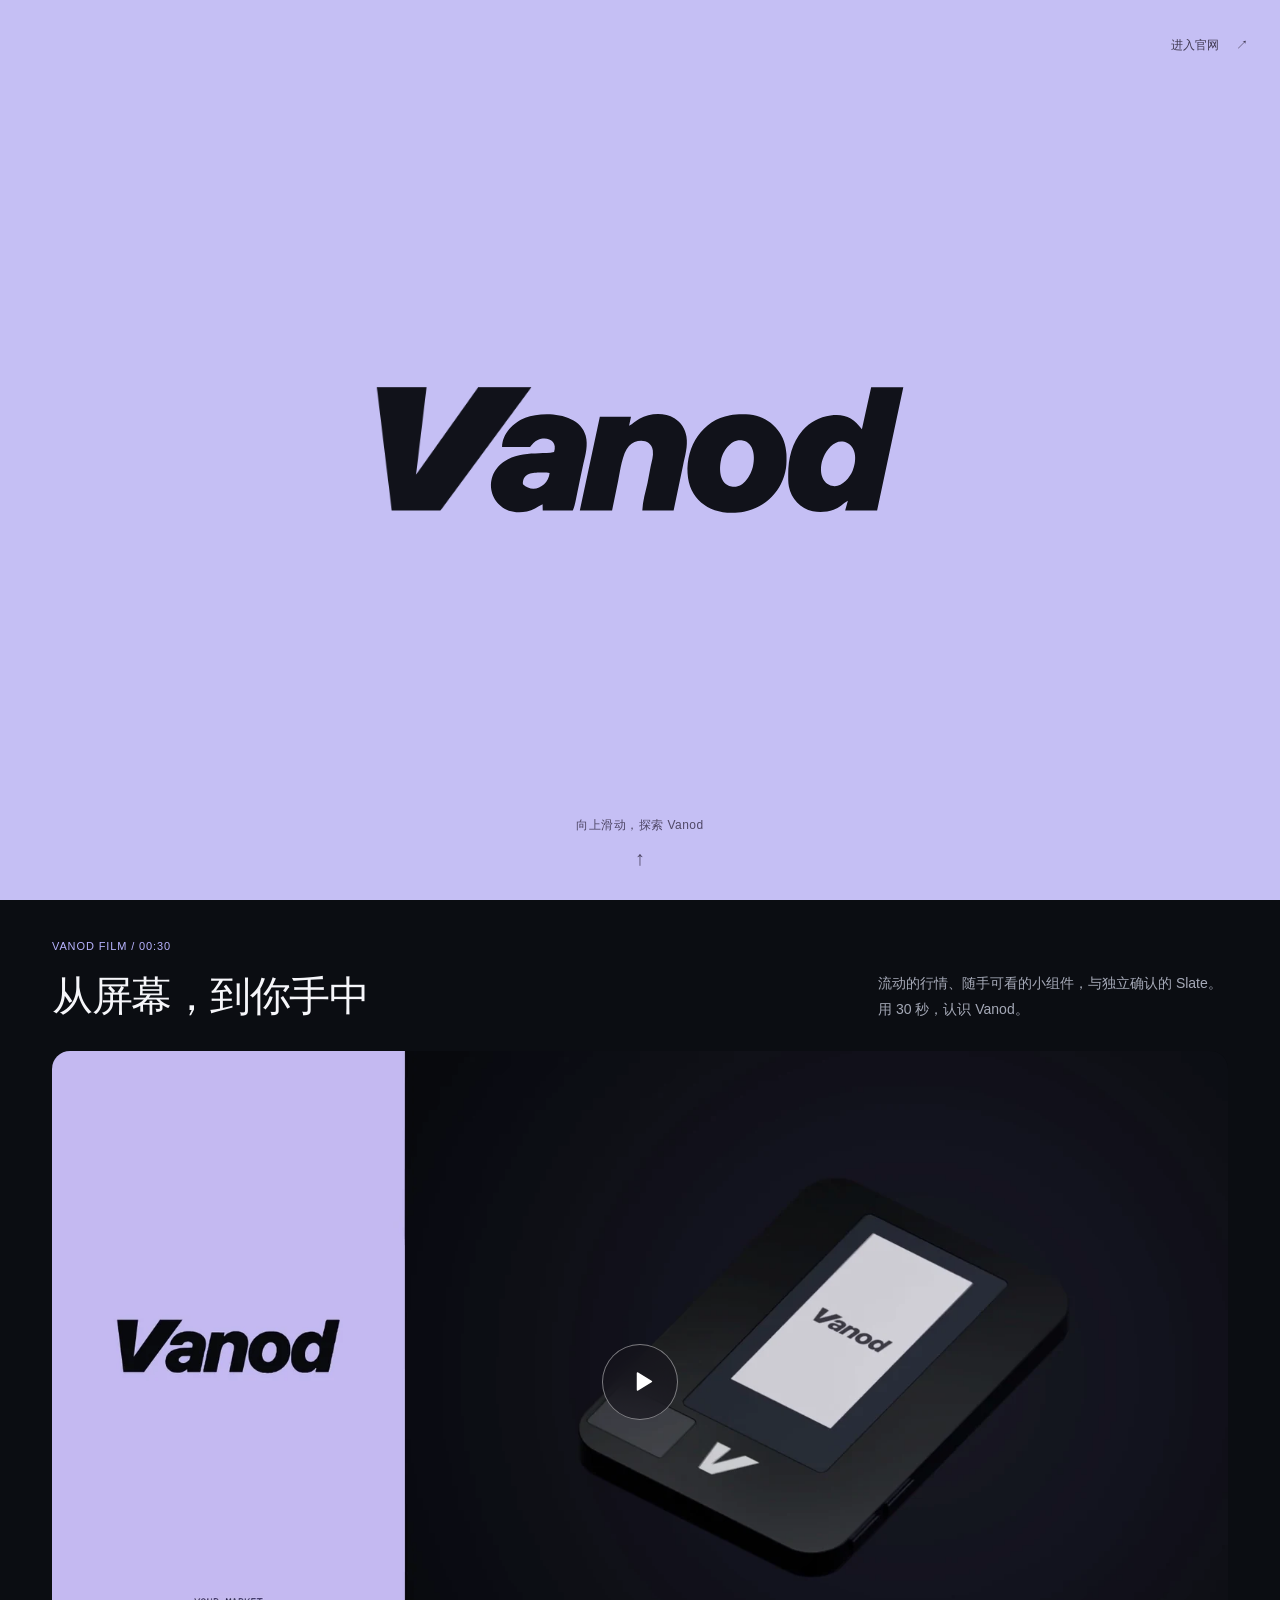
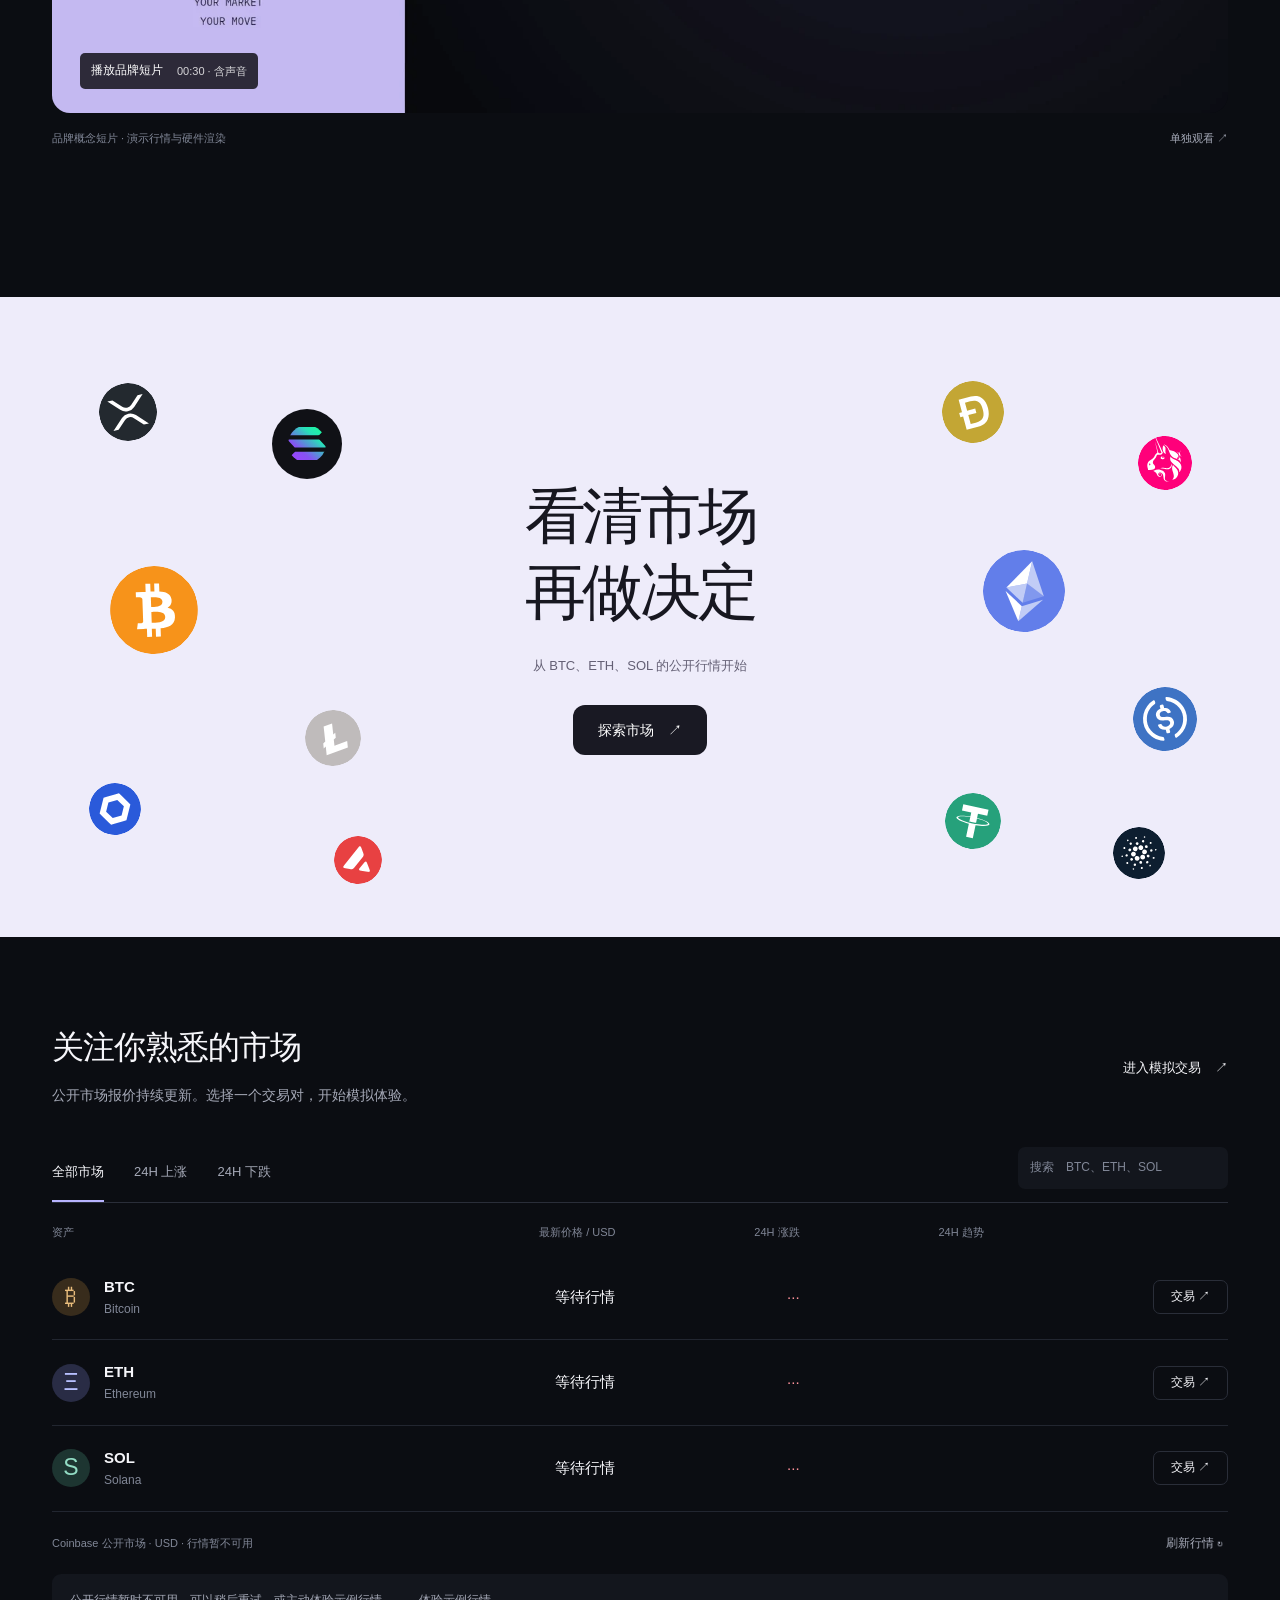
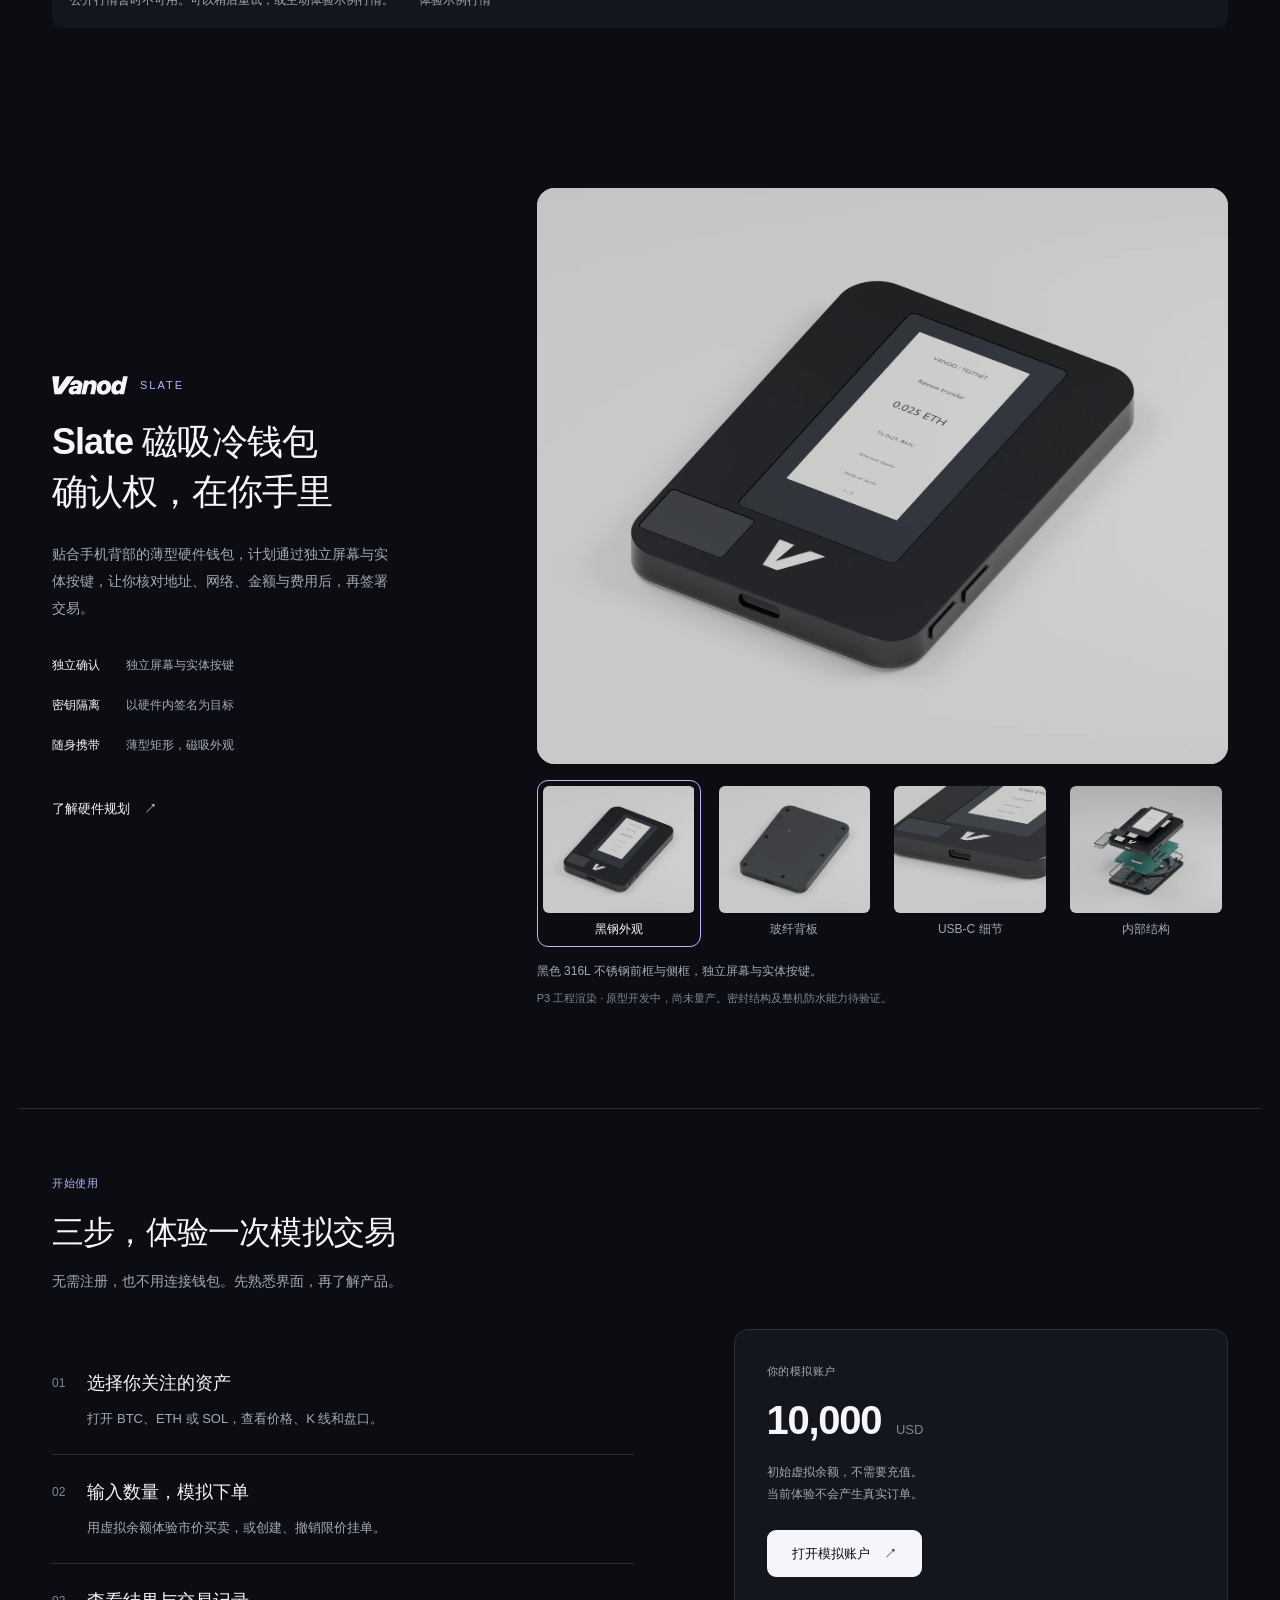
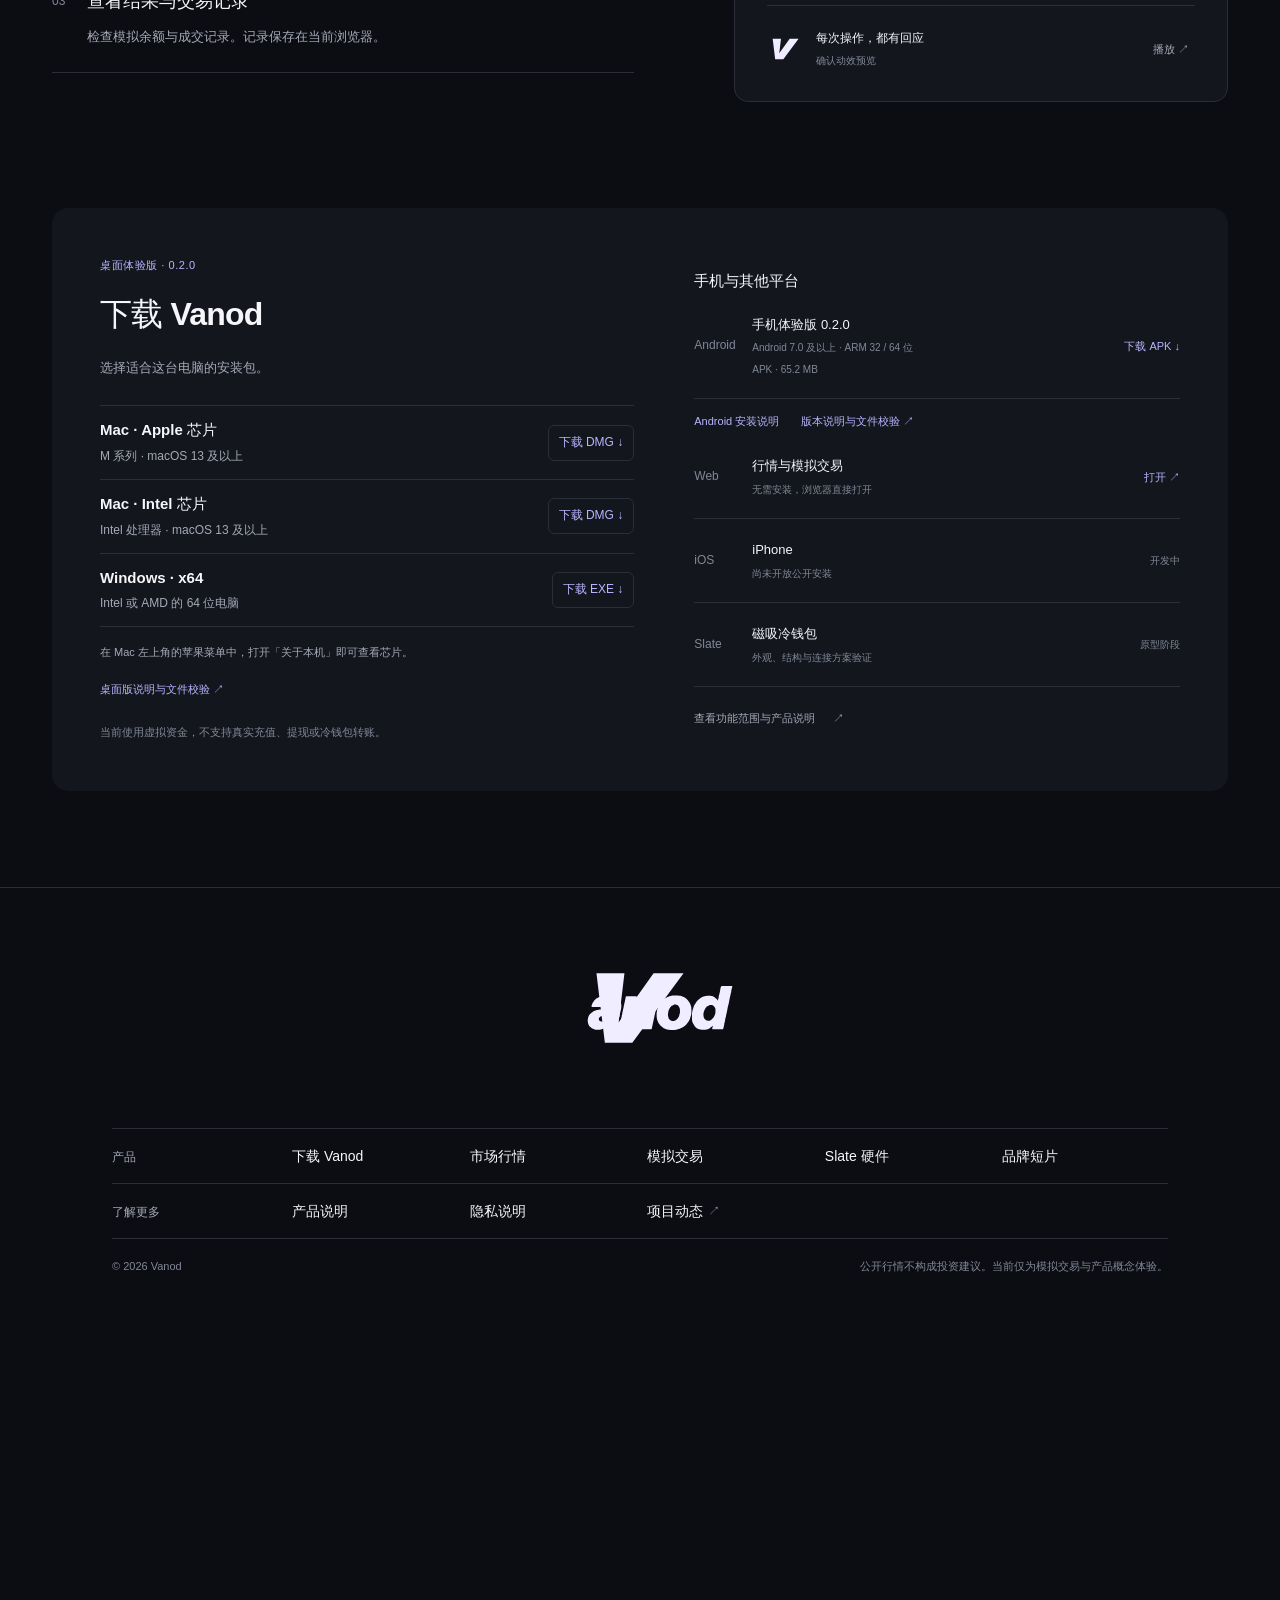
==== commit d171ce56: "Smooth scroll-driven brand motion and release web entry after the reveal" ====
--- a/public/index.html
+++ b/public/index.html
@@ -6,10 +6,13 @@
   <meta name="description" content="探索 Vanod：公开现货行情、专业模拟交易与 Slate 磁吸硬件钱包概念。">
   <meta name="theme-color" content="#0b0d12"><link rel="canonical" href="https://calibg.github.io/vanod/">
   <meta property="og:title" content="Vanod | 交易软件与磁吸冷钱包"><meta property="og:description" content="公开行情、模拟交易，与独立的硬件钱包。探索 Vanod。"><meta property="og:type" content="website"><meta property="og:url" content="https://calibg.github.io/vanod/"><meta property="og:image" content="https://calibg.github.io/vanod/assets/social-cover.png?v=brand-2">
-  <link rel="icon" href="assets/favicon.svg?v=brand-2" type="image/svg+xml"><link rel="stylesheet" href="assets/base.css?v=brand-2"><link rel="stylesheet" href="site.css?v=intro-vector-edges">
-  <script>if(!matchMedia("(prefers-reduced-motion: reduce)").matches)document.documentElement.classList.add("has-intro");</script>
-  <script type="module" src="assets/site-motion.js?v=intro-vector-edges"></script>
-  <script type="module" src="assets/site.js?v=elastic-aperture-20261030"></script>
+  <link rel="icon" href="assets/favicon.svg?v=brand-2" type="image/svg+xml"><link rel="stylesheet" href="assets/base.css?v=brand-2"><link rel="stylesheet" href="site.css?v=scroll-perf-20261106">
+  <script>
+    function bypassVanodIntro(){document.documentElement.classList.remove('has-intro');document.documentElement.dataset.introBypassed='true';var page=document.querySelector('[data-site-page]');if(page)page.inert=false;}
+    if(!matchMedia('(prefers-reduced-motion: reduce)').matches){document.documentElement.classList.add('has-intro');setTimeout(function(){if(!document.querySelector('.intro-ready'))bypassVanodIntro();},6000);}
+  </script>
+  <script type="module" src="assets/site-motion.js?v=scroll-perf-20261106" onerror="bypassVanodIntro()"></script>
+  <script type="module" src="assets/site.js?v=visible-market-20261106"></script>
   <script type="module" src="assets/hardware-gallery.js?v=slate-p3-20261101"></script>
   <link rel="stylesheet" href="assets/market-burst.css?v=20261102-1">
   <script type="module" src="assets/market-burst.js?v=intro-perf-20261105"></script>
--- a/public/site.css
+++ b/public/site.css
@@ -68,7 +68,7 @@
 .footer-group a{display:inline-flex;align-items:center;gap:5px;min-height:34px;color:var(--text);font-size:14px;line-height:1.5;text-underline-offset:4px}
 .footer-group a:hover,.footer-group a:focus-visible{color:var(--accent);text-decoration:underline}
 .footer-group a span{color:var(--dim);font-size:12px}
-.footer-motion{width:100%;mix-blend-mode:lighten}
+.footer-motion{width:100%}
 .footer-brand .footer-motion img{width:100%;height:100%;object-fit:contain}
 .site-footer .footer-bottom{margin-top:0;padding-top:18px;align-items:baseline;line-height:1.7}
 .frame-stage[data-motion-state="reduced"]{cursor:default}
@@ -101,7 +101,7 @@
 .intro-ready .intro-veil{display:block}
 .intro-artboard{position:absolute;left:0;top:50%;width:100%;transform-origin:50% 50%;pointer-events:none}
 .intro-wash{inset:-128px auto auto -128px;width:calc(100% + 256px);height:calc(100% + 256px);background:#c5bff4;will-change:opacity}
-.has-intro [data-intro-driver="scroll-timeline"].intro-complete{visibility:visible;pointer-events:none}
+
 .intro-overlay [hidden]{display:none!important}
 .intro-glyph{display:none;position:absolute;left:0;top:0;transform-origin:0 0;pointer-events:none}
 .intro-ready .intro-glyph{display:block;will-change:transform,opacity}
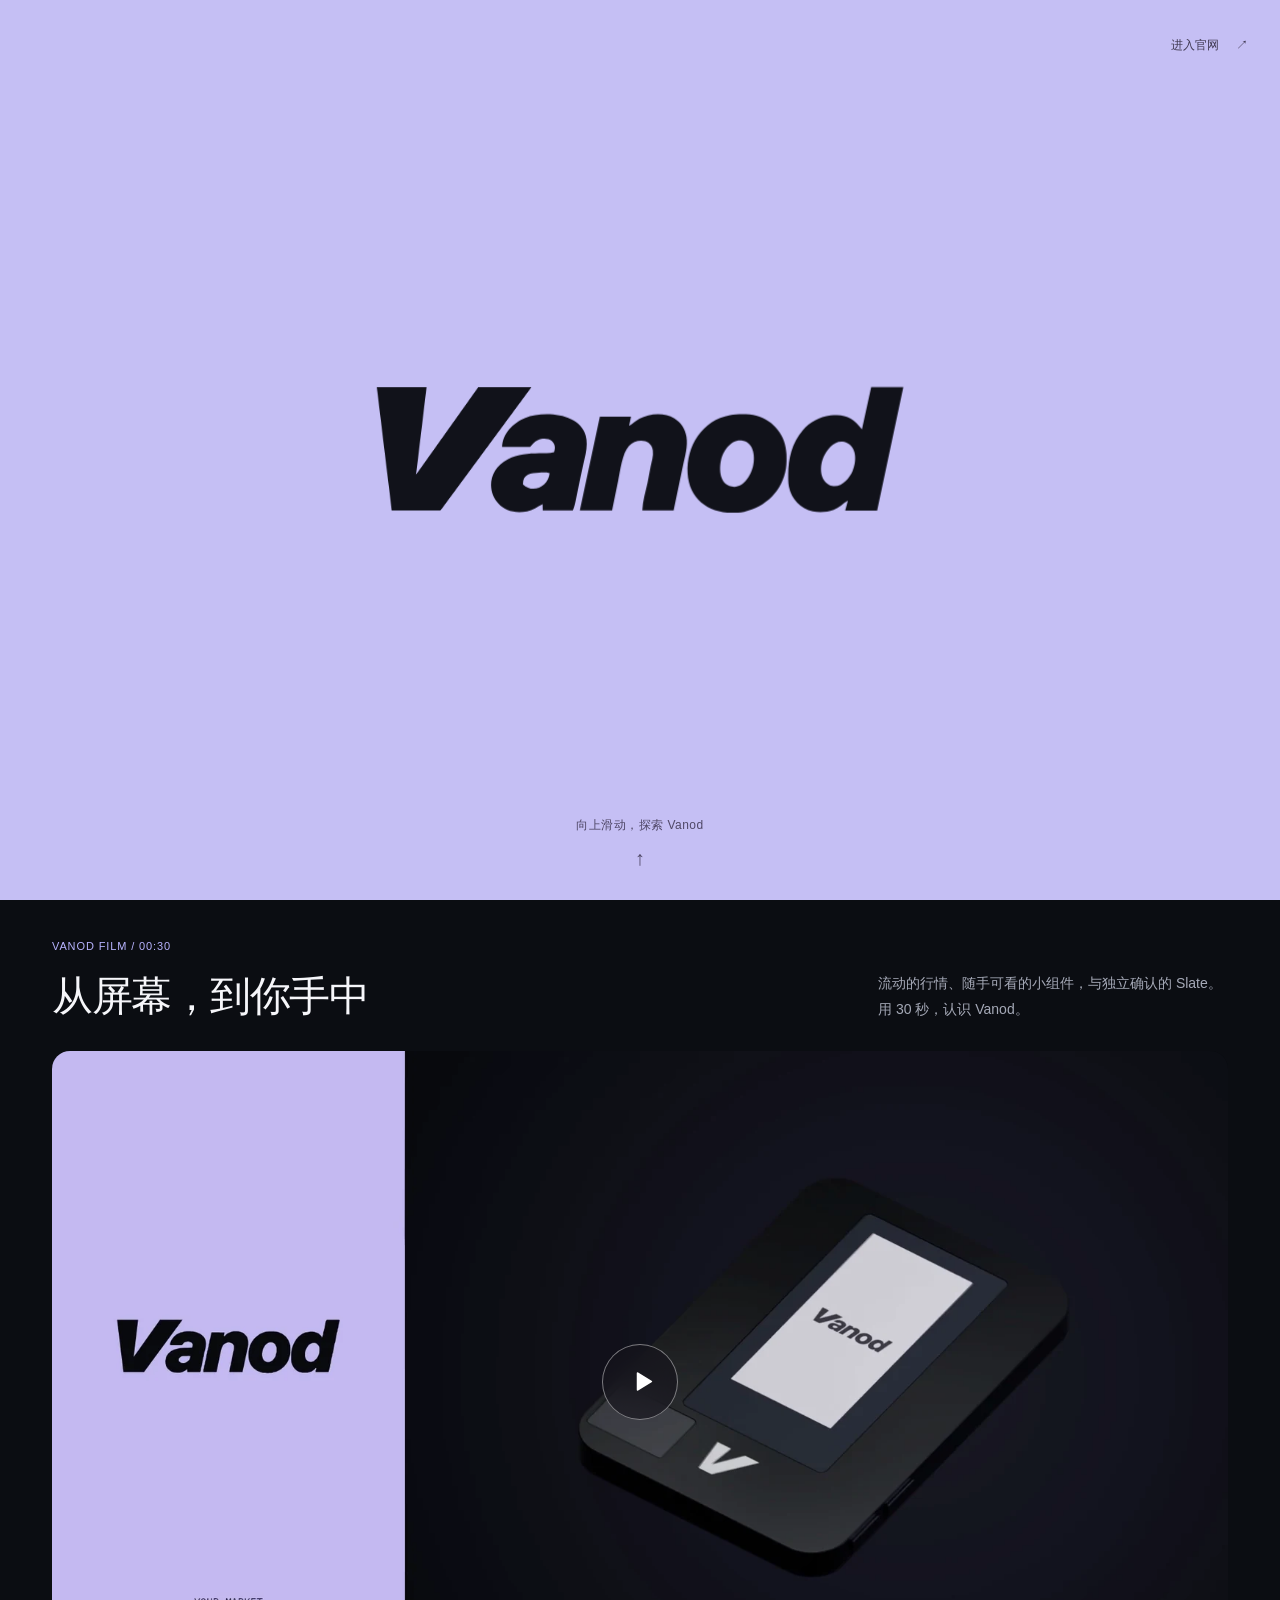
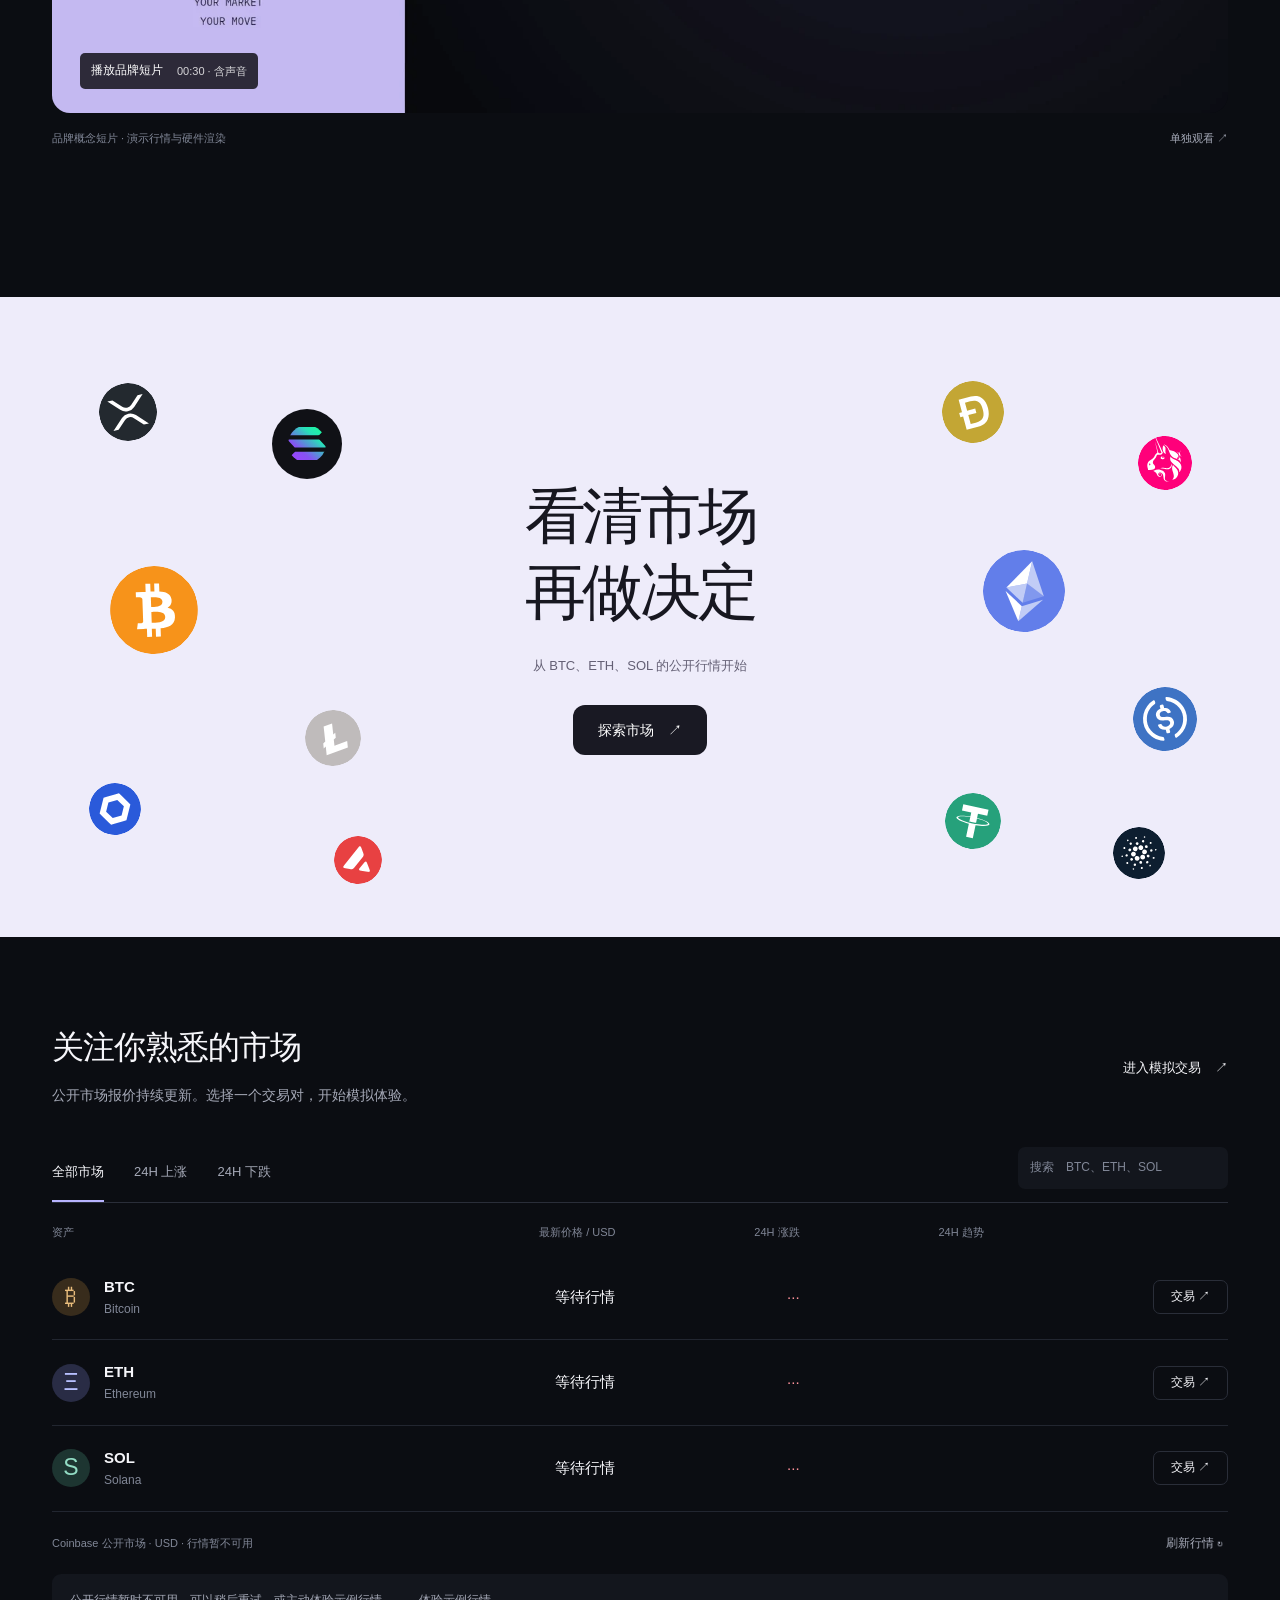
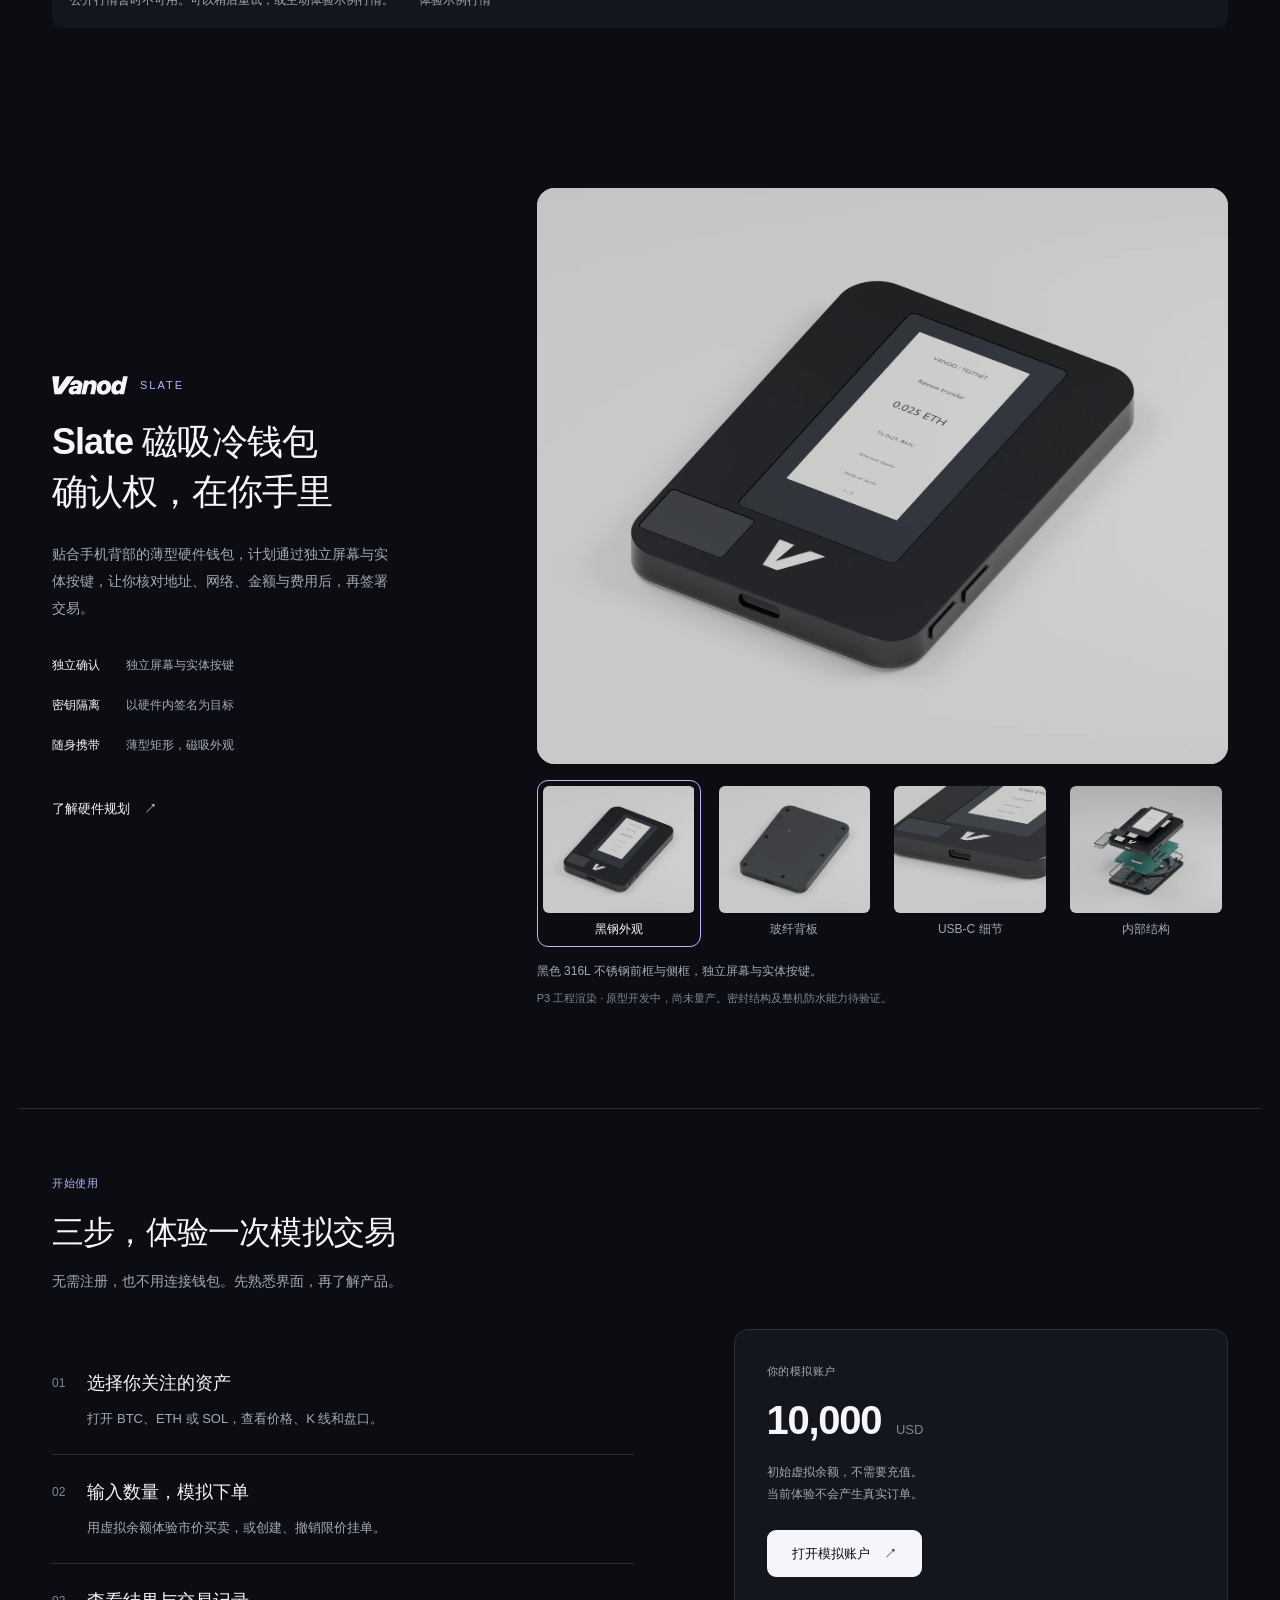
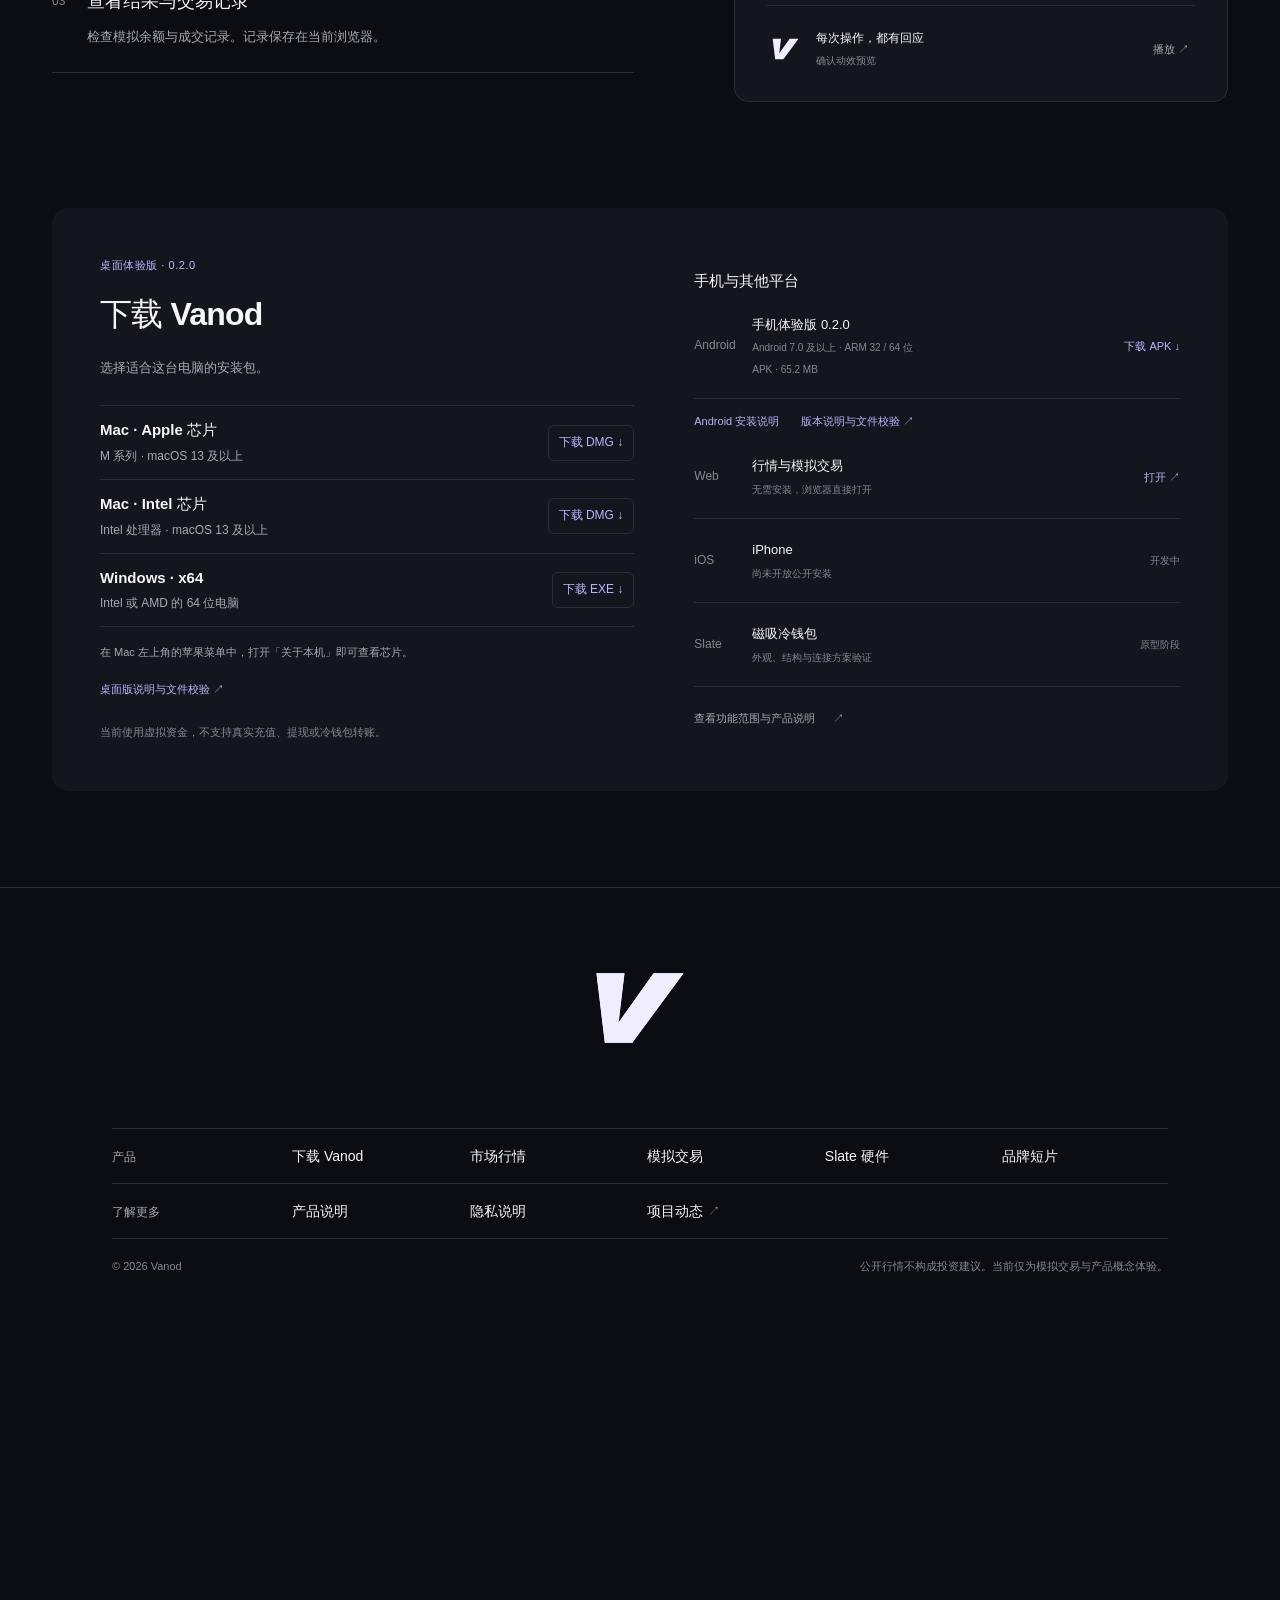
==== commit a04431df: "Drive intro letters and footer with native scroll compositing" ====
--- a/public/index.html
+++ b/public/index.html
@@ -11,7 +11,7 @@
     function bypassVanodIntro(){document.documentElement.classList.remove('has-intro');document.documentElement.dataset.introBypassed='true';var page=document.querySelector('[data-site-page]');if(page)page.inert=false;}
     if(!matchMedia('(prefers-reduced-motion: reduce)').matches){document.documentElement.classList.add('has-intro');setTimeout(function(){if(!document.querySelector('.intro-ready'))bypassVanodIntro();},6000);}
   </script>
-  <script type="module" src="assets/site-motion.js?v=scroll-perf-20261106" onerror="bypassVanodIntro()"></script>
+  <script type="module" src="assets/site-motion.js?v=compositor-scroll-20261107" onerror="bypassVanodIntro()"></script>
   <script type="module" src="assets/site.js?v=visible-market-20261106"></script>
   <script type="module" src="assets/hardware-gallery.js?v=slate-p3-20261101"></script>
   <link rel="stylesheet" href="assets/market-burst.css?v=20261102-1">
